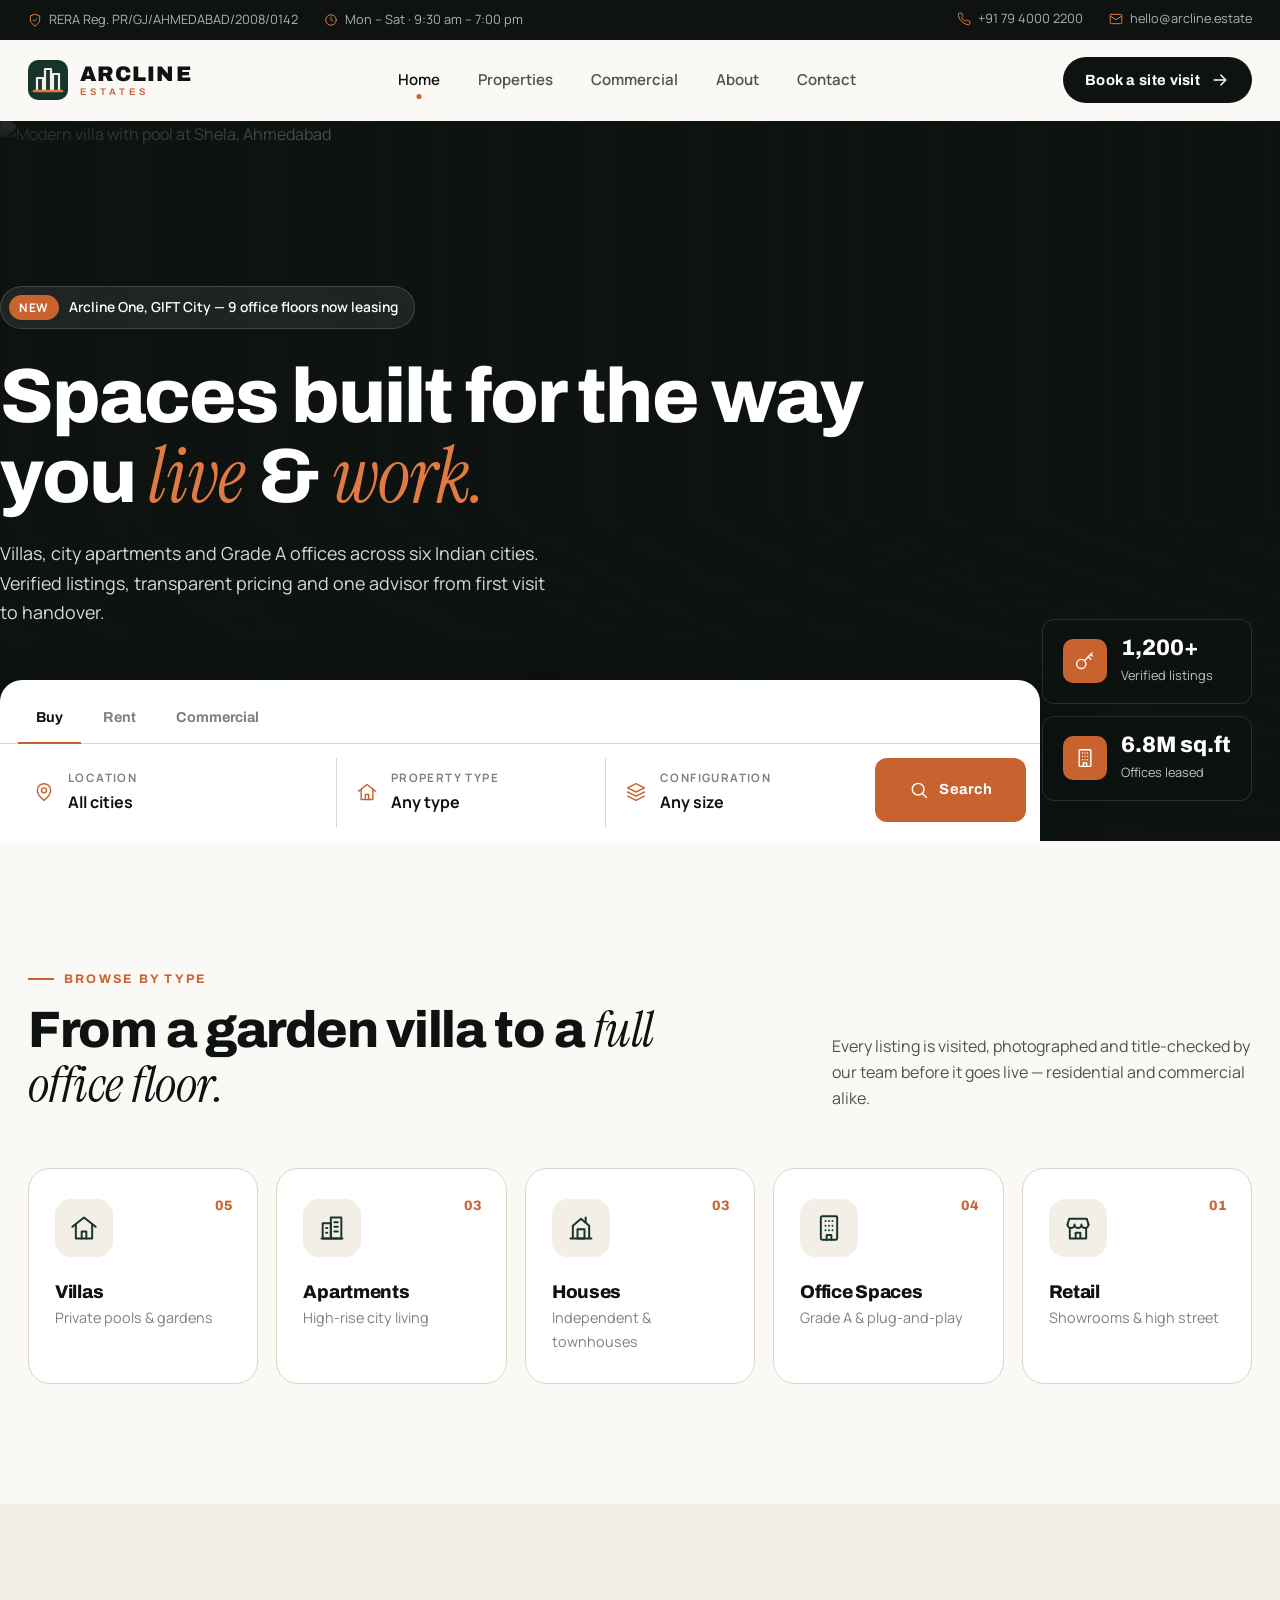
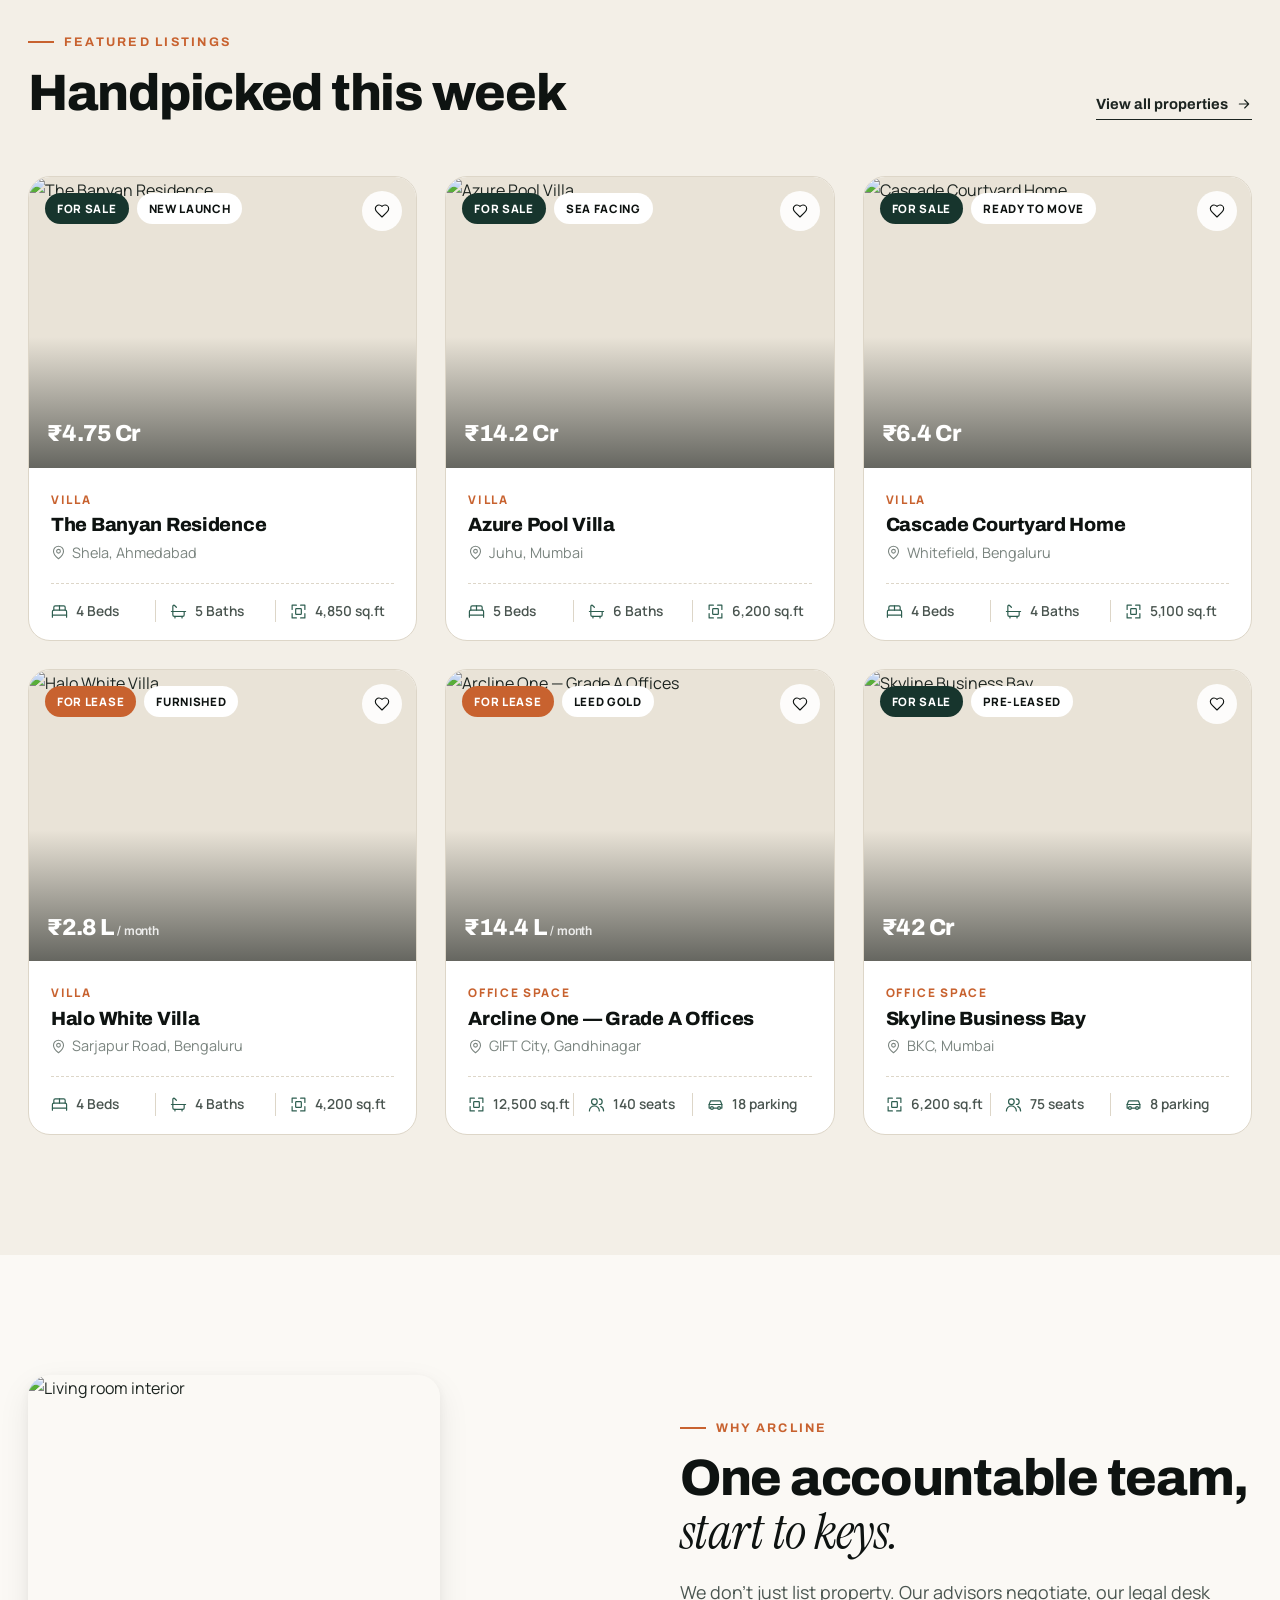
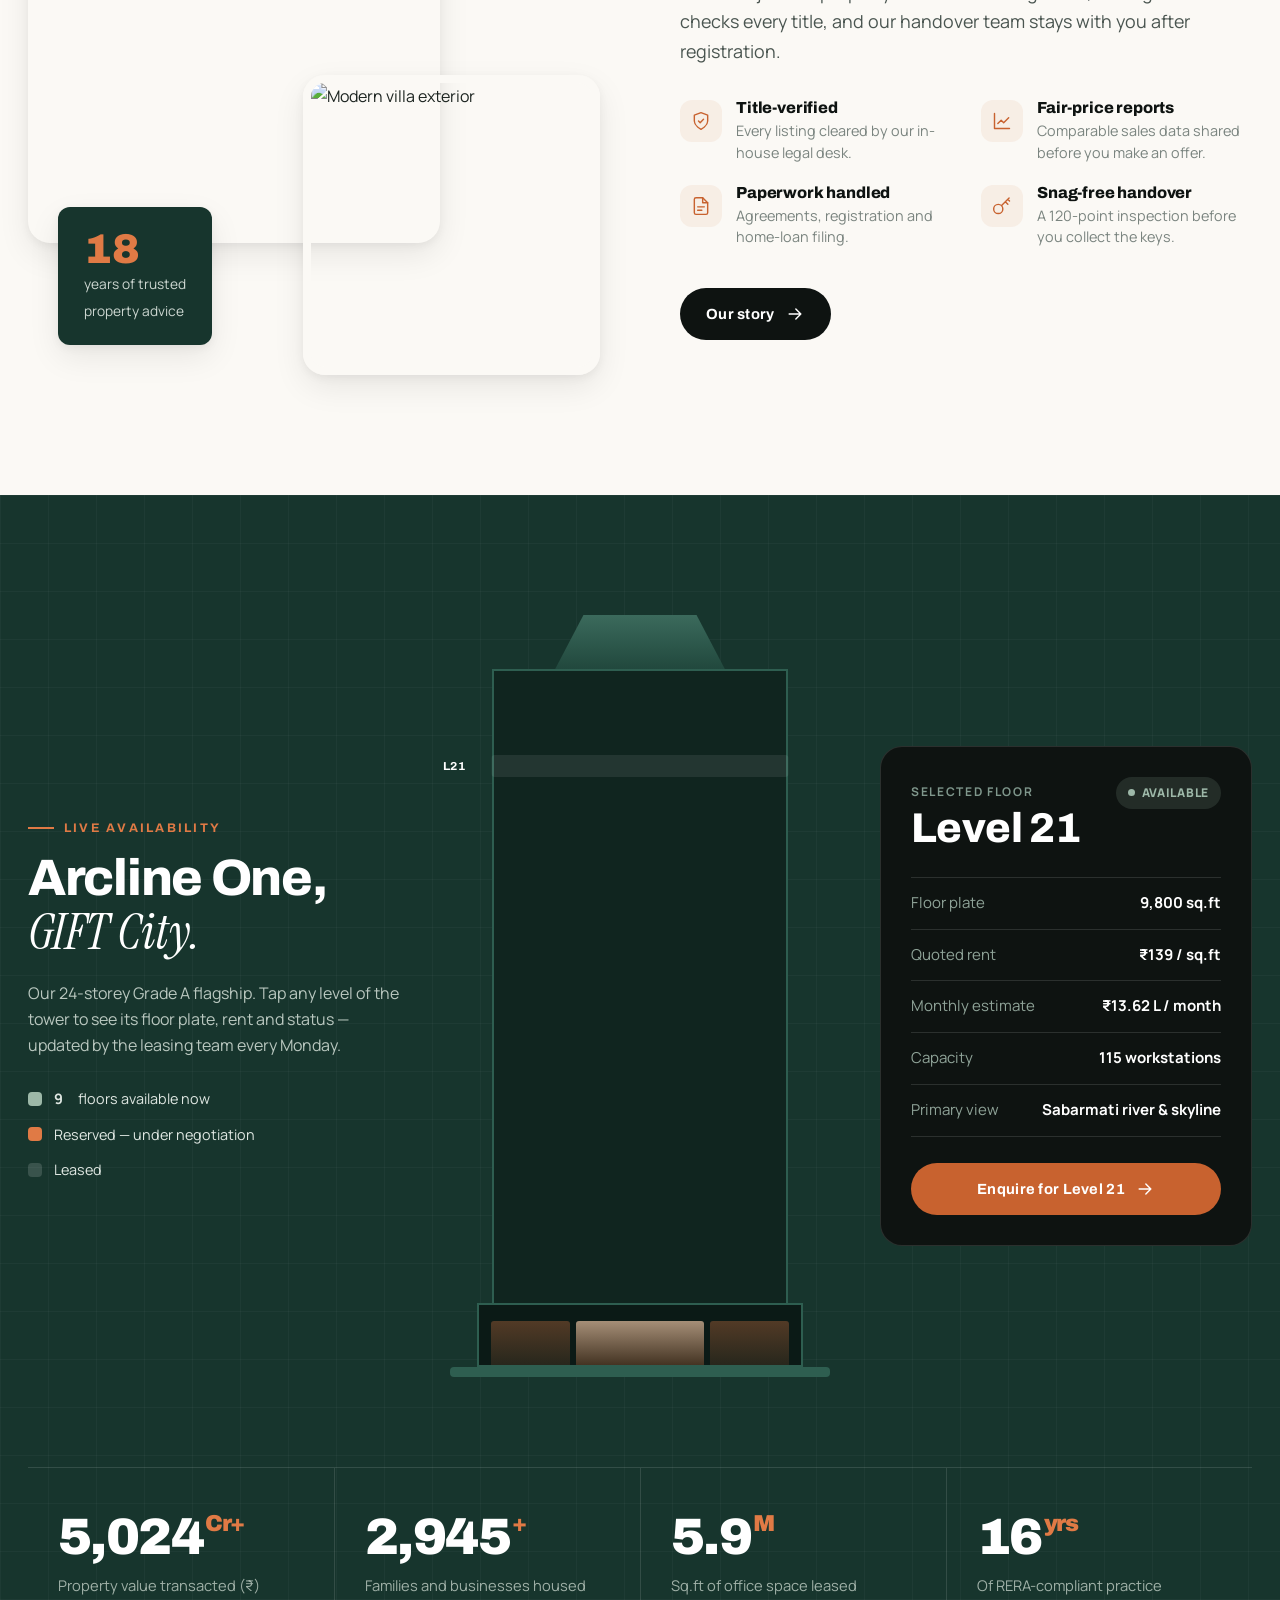
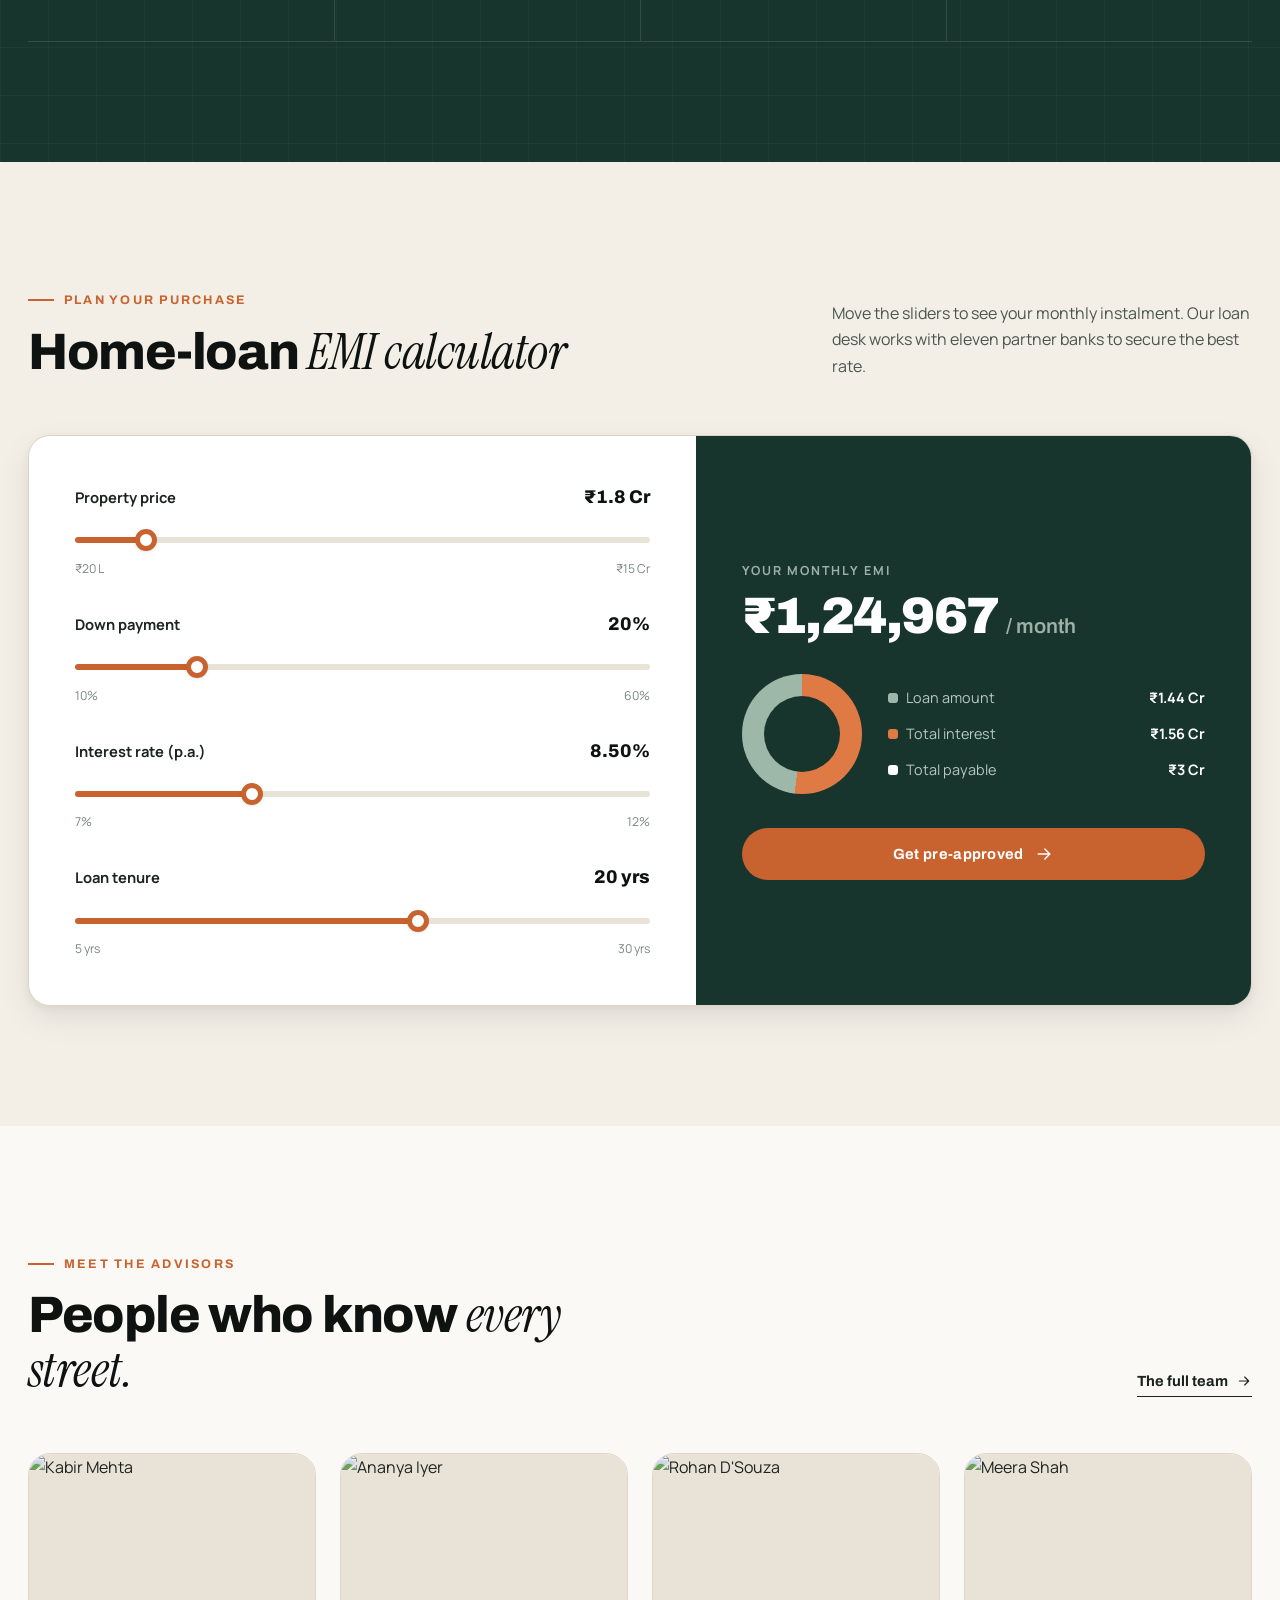
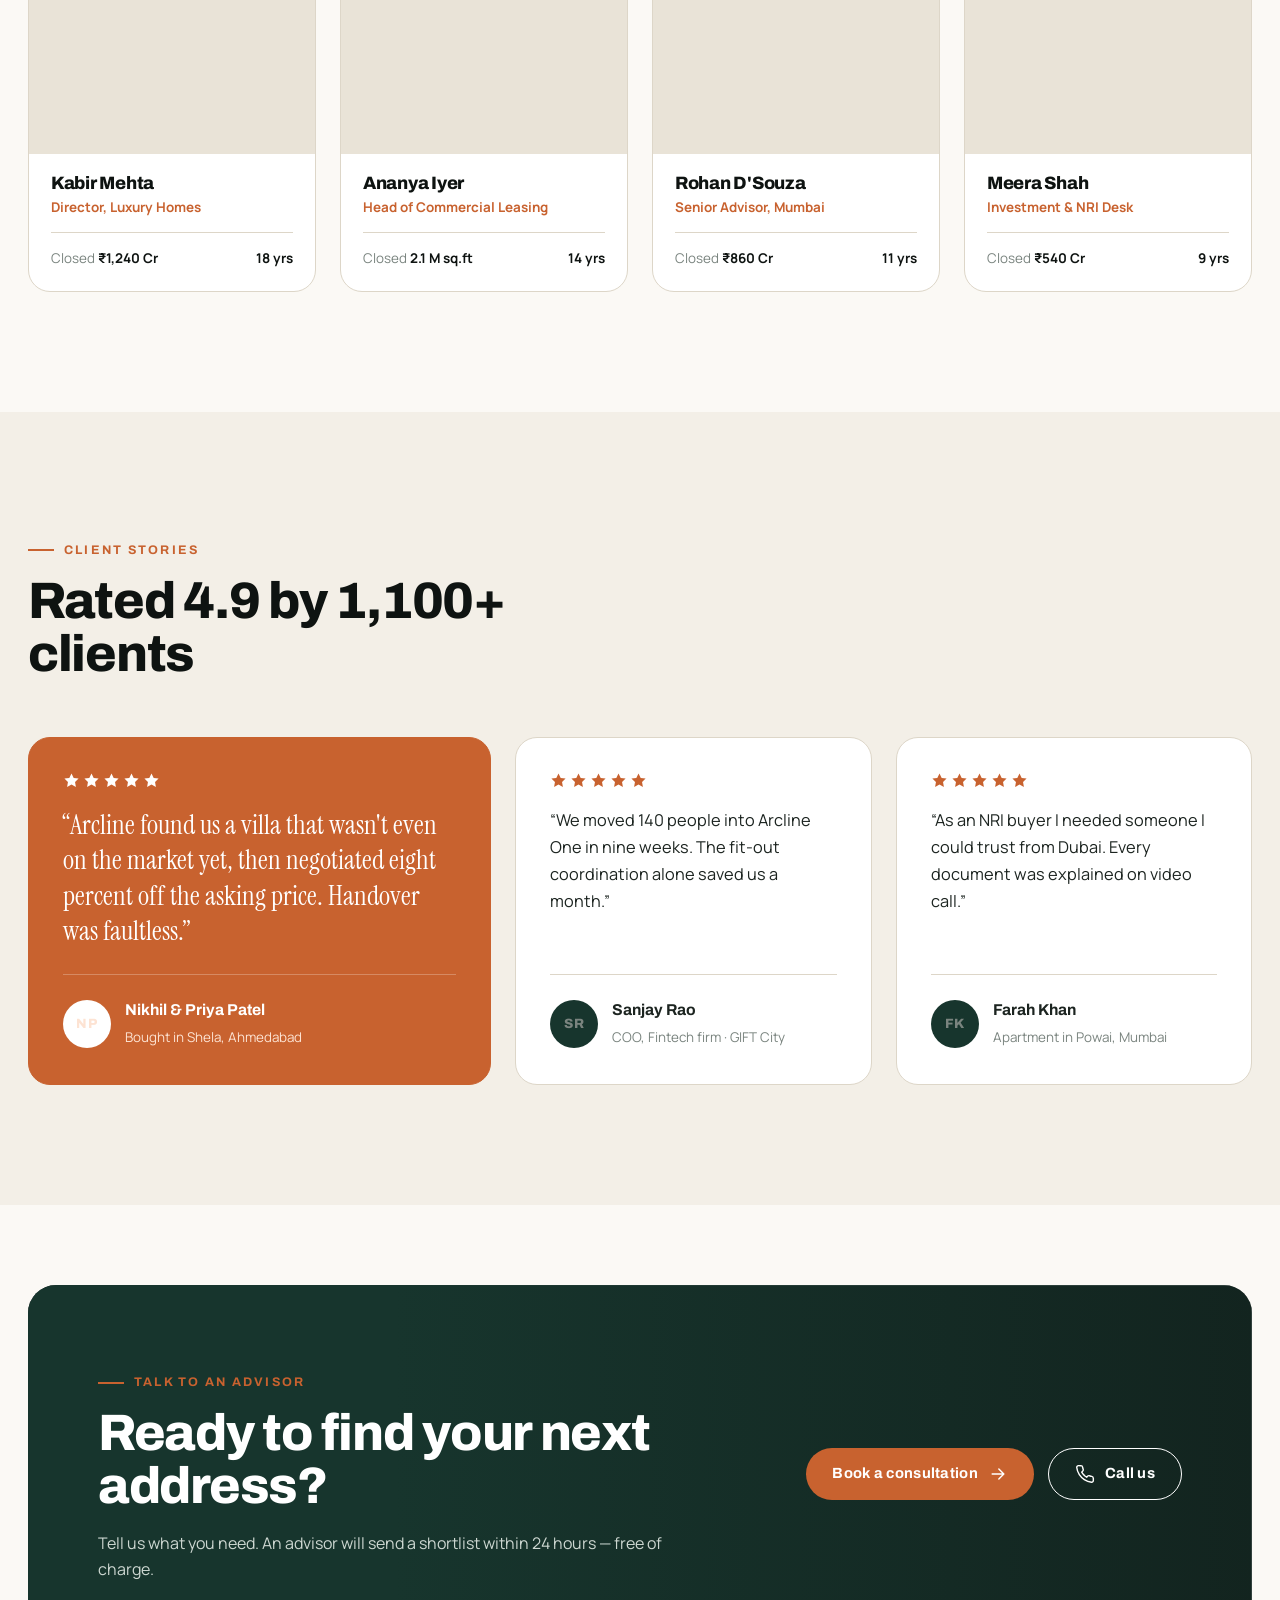
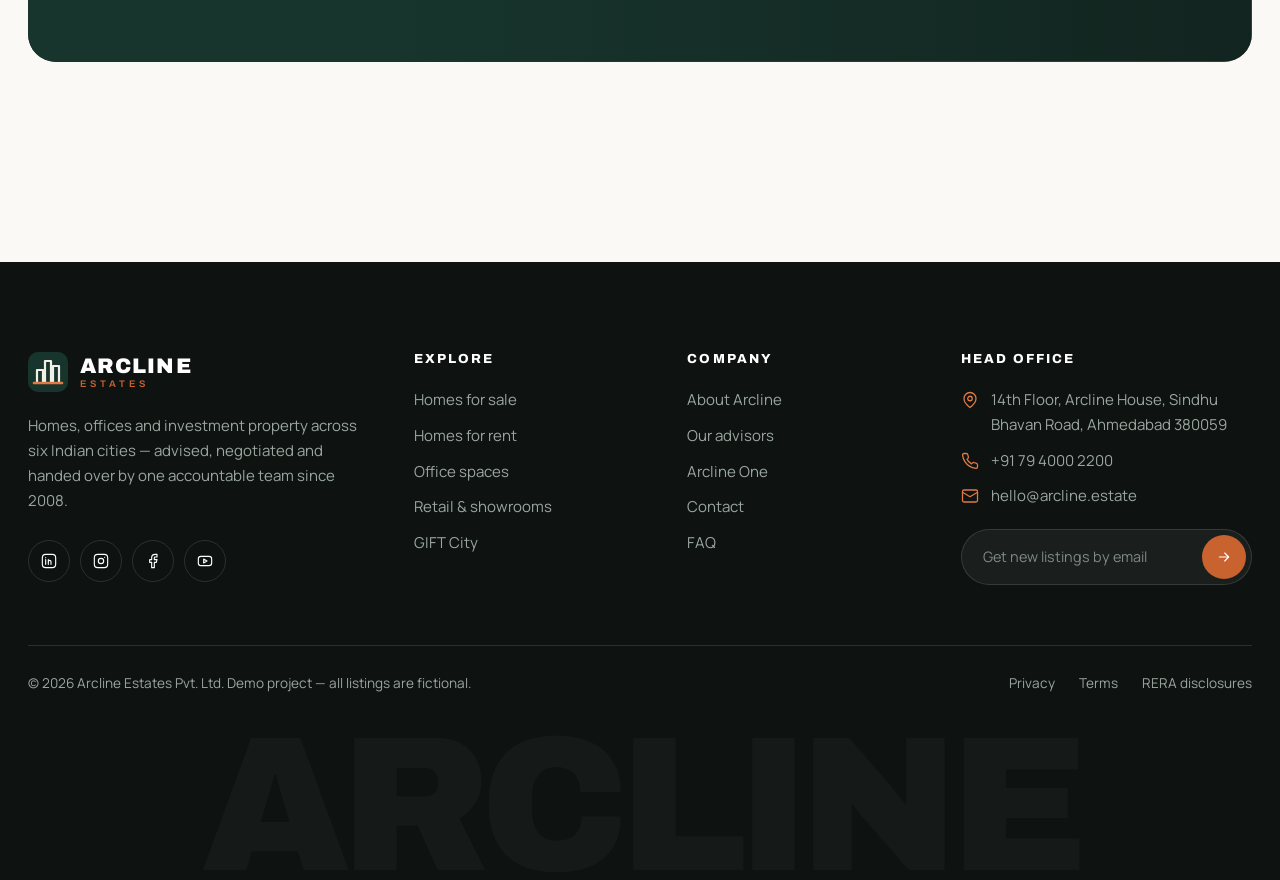
==== index.html @ f488081c "Add Arcline Estates real-estate demo site Five-page static site: home, property listings with filter" ====
<!DOCTYPE html>
<html lang="en">
<head>
<meta charset="UTF-8">
<meta name="viewport" content="width=device-width, initial-scale=1.0">
<title>Arcline Estates — Homes & Offices</title>
<meta name="description" content="Arcline Estates: premium villas, apartments and Grade A office space across Ahmedabad, Mumbai, Bengaluru, Pune and GIFT City.">
<link rel="icon" href="data:image/svg+xml,%3Csvg xmlns='http://www.w3.org/2000/svg' viewBox='0 0 40 40'%3E%3Crect width='40' height='40' rx='10' fill='%2317352d'/%3E%3Cpath d='M9 31V18h6v13M17 31V9h6v22M25 31V14h6v17' fill='none' stroke='%23f3efe7' stroke-width='2.2'/%3E%3Cpath d='M6 31h28' stroke='%23e07a45' stroke-width='2.6'/%3E%3C/svg%3E">
<link rel="preconnect" href="https://fonts.googleapis.com">
<link rel="preconnect" href="https://fonts.gstatic.com" crossorigin>
<link href="https://fonts.googleapis.com/css2?family=Archivo:wght@600;700;800;900&family=Instrument+Serif:ital@0;1&family=Manrope:wght@400;500;600;700;800&display=swap" rel="stylesheet">
<link rel="stylesheet" href="css/style.css">
</head>
<body>
<div class="strip">
  <div class="wrap">
    <div class="strip-l">
      <span><svg class="i "><use href="#i-shield"/></svg>RERA Reg. PR/GJ/AHMEDABAD/2008/0142</span>
      <span><svg class="i "><use href="#i-clock"/></svg>Mon – Sat · 9:30 am – 7:00 pm</span>
    </div>
    <div class="strip-r">
      <a href="tel:+917940002200"><span><svg class="i "><use href="#i-phone"/></svg>+91 79 4000 2200</span></a>
      <a href="mailto:hello@arcline.estate"><span><svg class="i "><use href="#i-mail"/></svg>hello@arcline.estate</span></a>
    </div>
  </div>
</div>
<header class="header">
  <div class="wrap">
    <a href="index.html" class="logo" aria-label="Arcline Estates home">
  <svg class="logo-mark" viewBox="0 0 40 40" aria-hidden="true"><rect width="40" height="40" rx="10" fill="#17352d"/><path d="M9 31V18h6v13M17 31V9h6v22M25 31V14h6v17" fill="none" stroke="#f3efe7" stroke-width="2.2" stroke-linejoin="round"/><path d="M6 31h28" stroke="#e07a45" stroke-width="2.6" stroke-linecap="round"/></svg>
  <span class="logo-text"><b>ARCLINE</b><small>ESTATES</small></span>
</a>
    <nav class="nav"><a href="index.html" class="active">Home</a><a href="properties.html">Properties</a><a href="commercial.html">Commercial</a><a href="about.html">About</a><a href="contact.html">Contact</a></nav>
    <div class="header-cta">
      <a href="contact.html" class="btn btn-dark">Book a site visit <svg class="i "><use href="#i-arrow"/></svg></a>
      <button class="burger" aria-label="Open menu"><svg class="i "><use href="#i-menu"/></svg></button>
    </div>
  </div>
</header>
<div class="mnav">
  <div class="mnav-top"><a href="index.html" class="logo" aria-label="Arcline Estates home">
  <svg class="logo-mark" viewBox="0 0 40 40" aria-hidden="true"><rect width="40" height="40" rx="10" fill="#17352d"/><path d="M9 31V18h6v13M17 31V9h6v22M25 31V14h6v17" fill="none" stroke="#f3efe7" stroke-width="2.2" stroke-linejoin="round"/><path d="M6 31h28" stroke="#e07a45" stroke-width="2.6" stroke-linecap="round"/></svg>
  <span class="logo-text"><b>ARCLINE</b><small>ESTATES</small></span>
</a><button class="mnav-close" aria-label="Close menu"><svg class="i "><use href="#i-close"/></svg></button></div>
  <nav><a href="index.html" class="active">Home<svg class="i "><use href="#i-arrow"/></svg></a><a href="properties.html">Properties<svg class="i "><use href="#i-arrow"/></svg></a><a href="commercial.html">Commercial<svg class="i "><use href="#i-arrow"/></svg></a><a href="about.html">About<svg class="i "><use href="#i-arrow"/></svg></a><a href="contact.html">Contact<svg class="i "><use href="#i-arrow"/></svg></a></nav>
  <div class="mnav-foot"><span>+91 79 4000 2200</span><span>hello@arcline.estate</span></div>
</div>
<main>
<section class="hero">
  <div class="hero-bg"><img src="https://images.unsplash.com/photo-1613490493576-7fde63acd811?auto=format&fit=crop&w=2000&q=75" alt="Modern villa with pool at Shela, Ahmedabad"></div>
  <div class="wrap hero-inner">
    <span class="hero-tag"><b>NEW</b> Arcline One, GIFT City — 9 office floors now leasing</span>
    <h1>Spaces built for the way you <em class="serif">live</em> &amp; <em class="serif">work.</em></h1>
    <p class="lead">Villas, city apartments and Grade A offices across six Indian cities. Verified listings, transparent pricing and one advisor from first visit to handover.</p>
    <form class="search" id="hero-search">
      <div class="search-tabs">
        <button type="button" class="active" data-status="sale">Buy</button>
        <button type="button" data-status="lease">Rent</button>
        <button type="button" data-status="commercial">Commercial</button>
      </div>
      <input type="hidden" id="s-status" value="sale">
      <div class="search-form">
        <div class="field"><svg class="i "><use href="#i-pin"/></svg><div><label for="s-city">Location</label>
          <select id="s-city"><option value="">All cities</option><option>Ahmedabad</option><option>Mumbai</option><option>Bengaluru</option><option>Pune</option><option>Gandhinagar</option><option>Goa</option></select></div></div>
        <div class="field"><svg class="i "><use href="#i-villa"/></svg><div><label for="s-type">Property type</label>
          <select id="s-type"><option value="">Any type</option><option value="villa">Villa</option><option value="apartment">Apartment</option><option value="house">Independent house</option><option value="office">Office space</option><option value="retail">Retail</option></select></div></div>
        <div class="field"><svg class="i "><use href="#i-layers"/></svg><div><label for="s-size">Configuration</label>
          <select id="s-size"><option>Any size</option><option>2 BHK</option><option>3 BHK</option><option>4+ BHK</option><option>Full office floor</option></select></div></div>
        <button class="btn btn-copper" type="submit"><svg class="i "><use href="#i-search"/></svg> Search</button>
      </div>
    </form>
  </div>
  <div class="hero-stats">
    <div class="hstat"><div class="hstat-ic"><svg class="i "><use href="#i-key"/></svg></div><div><b>1,200+</b><small>Verified listings</small></div></div>
    <div class="hstat"><div class="hstat-ic"><svg class="i "><use href="#i-tower"/></svg></div><div><b>6.8M sq.ft</b><small>Offices leased</small></div></div>
  </div>
</section>

<section class="sec">
  <div class="wrap">
    <div class="sec-head">
      <div class="rv"><span class="eyebrow">Browse by type</span><h2>From a garden villa to a <em class="serif">full office floor.</em></h2></div>
      <p class="rv d1">Every listing is visited, photographed and title-checked by our team before it goes live — residential and commercial alike.</p>
    </div>
    <div class="cats">
      <a href="properties.html?type=villa" class="cat rv"><span class="count" data-cat-count="villa">00</span><div class="cat-ic"><svg class="i i-lg"><use href="#i-villa"/></svg></div><h3>Villas</h3><p>Private pools &amp; gardens</p></a>
      <a href="properties.html?type=apartment" class="cat rv d1"><span class="count" data-cat-count="apartment">00</span><div class="cat-ic"><svg class="i i-lg"><use href="#i-apartment"/></svg></div><h3>Apartments</h3><p>High-rise city living</p></a>
      <a href="properties.html?type=house" class="cat rv d2"><span class="count" data-cat-count="house">00</span><div class="cat-ic"><svg class="i i-lg"><use href="#i-house"/></svg></div><h3>Houses</h3><p>Independent &amp; townhouses</p></a>
      <a href="properties.html?type=office" class="cat rv d3"><span class="count" data-cat-count="office">00</span><div class="cat-ic"><svg class="i i-lg"><use href="#i-tower"/></svg></div><h3>Office Spaces</h3><p>Grade A &amp; plug-and-play</p></a>
      <a href="properties.html?type=retail" class="cat rv d4"><span class="count" data-cat-count="retail">00</span><div class="cat-ic"><svg class="i i-lg"><use href="#i-store"/></svg></div><h3>Retail</h3><p>Showrooms &amp; high street</p></a>
    </div>
  </div>
</section>

<section class="sec bg-bone">
  <div class="wrap">
    <div class="sec-head">
      <div class="rv"><span class="eyebrow">Featured listings</span><h2>Handpicked this week</h2></div>
      <a href="properties.html" class="link-arrow rv d1">View all properties <svg class="i i-sm"><use href="#i-arrow"/></svg></a>
    </div>
    <div class="grid-props" id="featured"></div>
  </div>
</section>

<section class="sec">
  <div class="wrap split">
    <div class="collage rv">
      <img class="c1" src="https://images.unsplash.com/photo-1600607687939-ce8a6c25118c?auto=format&fit=crop&w=1100&q=75" alt="Living room interior" loading="lazy">
      <img class="c2" src="https://images.unsplash.com/photo-1580587771525-78b9dba3b914?auto=format&fit=crop&w=800&q=75" alt="Modern villa exterior" loading="lazy">
      <div class="collage-badge"><b>18</b><span>years of trusted<br>property advice</span></div>
    </div>
    <div>
      <span class="eyebrow rv">Why Arcline</span>
      <h2 class="rv d1" style="margin-top:14px">One accountable team, <em class="serif">start to keys.</em></h2>
      <p class="lead rv d2" style="margin-top:18px">We don't just list property. Our advisors negotiate, our legal desk checks every title, and our handover team stays with you after registration.</p>
      <div class="checks">
        <div class="check rv"><div class="check-ic"><svg class="i "><use href="#i-shield"/></svg></div><div><h4>Title-verified</h4><p>Every listing cleared by our in-house legal desk.</p></div></div>
        <div class="check rv d1"><div class="check-ic"><svg class="i "><use href="#i-chart"/></svg></div><div><h4>Fair-price reports</h4><p>Comparable sales data shared before you make an offer.</p></div></div>
        <div class="check rv d2"><div class="check-ic"><svg class="i "><use href="#i-doc"/></svg></div><div><h4>Paperwork handled</h4><p>Agreements, registration and home-loan filing.</p></div></div>
        <div class="check rv d3"><div class="check-ic"><svg class="i "><use href="#i-key"/></svg></div><div><h4>Snag-free handover</h4><p>A 120-point inspection before you collect the keys.</p></div></div>
      </div>
      <a href="about.html" class="btn btn-dark rv">Our story <svg class="i "><use href="#i-arrow"/></svg></a>
    </div>
  </div>
</section>

<section class="sec on-dark tower-sec" id="tower">
  <div class="wrap">
    <div class="tower-grid">
      <div class="tower-intro rv">
        <span class="eyebrow">Live availability</span>
        <h2 style="margin-top:14px">Arcline One,<br><em class="serif">GIFT City.</em></h2>
        <p>Our 24-storey Grade A flagship. Tap any level of the tower to see its floor plate, rent and status — updated by the leasing team every Monday.</p>
        <div class="legend">
          <span><i class="lg-av"></i><b id="tower-avail">0</b>&nbsp;floors available now</span>
          <span><i class="lg-re"></i>Reserved — under negotiation</span>
          <span><i class="lg-le"></i>Leased</span>
        </div>
      </div>
      <div class="tower rv d1" aria-label="Arcline One tower">
        <div class="tower-crown"></div>
        <div class="tower-body" id="tower-body"></div>
        <div class="tower-lobby"><i></i><i></i><i></i></div>
        <div class="tower-ground"></div>
      </div>
      <div class="floor-panel rv d2">
        <div class="fp-top">
          <div><small>Selected floor</small><h3 id="fp-level">Level 18</h3></div>
          <span class="status av" id="fp-status">Available</span>
        </div>
        <ul class="fp-rows">
          <li><span>Floor plate</span><b id="fp-area">—</b></li>
          <li><span>Quoted rent</span><b id="fp-rate">—</b></li>
          <li><span>Monthly estimate</span><b id="fp-month">—</b></li>
          <li><span>Capacity</span><b id="fp-seats">—</b></li>
          <li><span>Primary view</span><b id="fp-view">—</b></li>
        </ul>
        <a href="contact.html" id="fp-btn" class="btn btn-copper">Enquire <svg class="i "><use href="#i-arrow"/></svg></a>
      </div>
    </div>
    <div style="margin-top:90px">
    <div class="stats">
      <div class="stat rv"><b><span data-to="5800">0</span><sup>Cr+</sup></b><span>Property value transacted (₹)</span></div>
      <div class="stat rv d1"><b><span data-to="3400">0</span><sup>+</sup></b><span>Families and businesses housed</span></div>
      <div class="stat rv d2"><b><span data-to="6.8">0</span><sup>M</sup></b><span>Sq.ft of office space leased</span></div>
      <div class="stat rv d3"><b><span data-to="18">0</span><sup>yrs</sup></b><span>Of RERA-compliant practice</span></div>
    </div></div>
  </div>
</section>

<section class="sec bg-bone">
  <div class="wrap">
    <div class="sec-head">
      <div class="rv"><span class="eyebrow">Plan your purchase</span><h2>Home-loan <em class="serif">EMI calculator</em></h2></div>
      <p class="rv d1">Move the sliders to see your monthly instalment. Our loan desk works with eleven partner banks to secure the best rate.</p>
    </div>
    <div class="calc rv" id="calc">
      <div class="calc-in">
        <div class="range-row"><label for="c-price">Property price <output id="o-price"></output></label><input type="range" id="c-price" min="20" max="1500" step="5" value="180"><div class="range-meta"><span>₹20 L</span><span>₹15 Cr</span></div></div>
        <div class="range-row"><label for="c-down">Down payment <output id="o-down"></output></label><input type="range" id="c-down" min="10" max="60" step="1" value="20"><div class="range-meta"><span>10%</span><span>60%</span></div></div>
        <div class="range-row"><label for="c-rate">Interest rate (p.a.) <output id="o-rate"></output></label><input type="range" id="c-rate" min="7" max="12" step="0.05" value="8.5"><div class="range-meta"><span>7%</span><span>12%</span></div></div>
        <div class="range-row"><label for="c-years">Loan tenure <output id="o-years"></output></label><input type="range" id="c-years" min="5" max="30" step="1" value="20"><div class="range-meta"><span>5 yrs</span><span>30 yrs</span></div></div>
      </div>
      <div class="calc-out">
        <small>Your monthly EMI</small>
        <div class="emi" id="o-emi">—</div>
        <div class="donut-row">
          <div class="donut"></div>
          <div class="donut-legend">
            <div><span><i style="background:var(--sage)"></i>Loan amount</span><b id="o-loan">—</b></div>
            <div><span><i style="background:var(--copper-2)"></i>Total interest</span><b id="o-int">—</b></div>
            <div><span><i style="background:#fff"></i>Total payable</span><b id="o-total">—</b></div>
          </div>
        </div>
        <a href="contact.html" class="btn btn-copper">Get pre-approved <svg class="i "><use href="#i-arrow"/></svg></a>
      </div>
    </div>
  </div>
</section>

<section class="sec">
  <div class="wrap">
    <div class="sec-head">
      <div class="rv"><span class="eyebrow">Meet the advisors</span><h2>People who know <em class="serif">every street.</em></h2></div>
      <a href="about.html#team" class="link-arrow rv d1">The full team <svg class="i i-sm"><use href="#i-arrow"/></svg></a>
    </div>
    <div class="agents">
      <article class="agent rv d1">
        <div class="agent-img"><img src="https://images.unsplash.com/photo-1500648767791-00dcc994a43e?auto=format&fit=crop&w=600&q=75" alt="Kabir Mehta" loading="lazy">
          <div class="agent-social"><a href="tel:+917940002200" aria-label="Call"><svg class="i i-sm"><use href="#i-phone"/></svg></a><a href="mailto:hello@arcline.estate" aria-label="Email"><svg class="i i-sm"><use href="#i-mail"/></svg></a><a href="#" aria-label="LinkedIn"><svg class="i i-sm"><use href="#i-in"/></svg></a></div>
        </div>
        <div class="agent-body"><h3>Kabir Mehta</h3><p>Director, Luxury Homes</p><small><span>Closed <b>₹1,240 Cr</b></span><span><b>18 yrs</b></span></small></div>
      </article>
      <article class="agent rv d2">
        <div class="agent-img"><img src="https://images.unsplash.com/photo-1494790108377-be9c29b29330?auto=format&fit=crop&w=600&q=75" alt="Ananya Iyer" loading="lazy">
          <div class="agent-social"><a href="tel:+917940002200" aria-label="Call"><svg class="i i-sm"><use href="#i-phone"/></svg></a><a href="mailto:hello@arcline.estate" aria-label="Email"><svg class="i i-sm"><use href="#i-mail"/></svg></a><a href="#" aria-label="LinkedIn"><svg class="i i-sm"><use href="#i-in"/></svg></a></div>
        </div>
        <div class="agent-body"><h3>Ananya Iyer</h3><p>Head of Commercial Leasing</p><small><span>Closed <b>2.1 M sq.ft</b></span><span><b>14 yrs</b></span></small></div>
      </article>
      <article class="agent rv d3">
        <div class="agent-img"><img src="https://images.unsplash.com/photo-1507003211169-0a1dd7228f2d?auto=format&fit=crop&w=600&q=75" alt="Rohan D'Souza" loading="lazy">
          <div class="agent-social"><a href="tel:+917940002200" aria-label="Call"><svg class="i i-sm"><use href="#i-phone"/></svg></a><a href="mailto:hello@arcline.estate" aria-label="Email"><svg class="i i-sm"><use href="#i-mail"/></svg></a><a href="#" aria-label="LinkedIn"><svg class="i i-sm"><use href="#i-in"/></svg></a></div>
        </div>
        <div class="agent-body"><h3>Rohan D'Souza</h3><p>Senior Advisor, Mumbai</p><small><span>Closed <b>₹860 Cr</b></span><span><b>11 yrs</b></span></small></div>
      </article>
      <article class="agent rv d4">
        <div class="agent-img"><img src="https://images.unsplash.com/photo-1438761681033-6461ffad8d80?auto=format&fit=crop&w=600&q=75" alt="Meera Shah" loading="lazy">
          <div class="agent-social"><a href="tel:+917940002200" aria-label="Call"><svg class="i i-sm"><use href="#i-phone"/></svg></a><a href="mailto:hello@arcline.estate" aria-label="Email"><svg class="i i-sm"><use href="#i-mail"/></svg></a><a href="#" aria-label="LinkedIn"><svg class="i i-sm"><use href="#i-in"/></svg></a></div>
        </div>
        <div class="agent-body"><h3>Meera Shah</h3><p>Investment & NRI Desk</p><small><span>Closed <b>₹540 Cr</b></span><span><b>9 yrs</b></span></small></div>
      </article>
    </div>
  </div>
</section>

<section class="sec bg-bone">
  <div class="wrap">
    <div class="sec-head">
      <div class="rv"><span class="eyebrow">Client stories</span><h2>Rated 4.9 by 1,100+ clients</h2></div>
    </div>
    <div class="quotes">
      <div class="quote big rv">
        <div class="stars"><svg class="i "><use href="#i-star"/></svg><svg class="i "><use href="#i-star"/></svg><svg class="i "><use href="#i-star"/></svg><svg class="i "><use href="#i-star"/></svg><svg class="i "><use href="#i-star"/></svg></div>
        <blockquote>“Arcline found us a villa that wasn't even on the market yet, then negotiated eight percent off the asking price. Handover was faultless.”</blockquote>
        <div class="quote-by"><span class="ava">NP</span><div><b>Nikhil &amp; Priya Patel</b><span>Bought in Shela, Ahmedabad</span></div></div>
      </div>
      <div class="quote rv d1">
        <div class="stars"><svg class="i "><use href="#i-star"/></svg><svg class="i "><use href="#i-star"/></svg><svg class="i "><use href="#i-star"/></svg><svg class="i "><use href="#i-star"/></svg><svg class="i "><use href="#i-star"/></svg></div>
        <blockquote>“We moved 140 people into Arcline One in nine weeks. The fit-out coordination alone saved us a month.”</blockquote>
        <div class="quote-by"><span class="ava">SR</span><div><b>Sanjay Rao</b><span>COO, Fintech firm · GIFT City</span></div></div>
      </div>
      <div class="quote rv d2">
        <div class="stars"><svg class="i "><use href="#i-star"/></svg><svg class="i "><use href="#i-star"/></svg><svg class="i "><use href="#i-star"/></svg><svg class="i "><use href="#i-star"/></svg><svg class="i "><use href="#i-star"/></svg></div>
        <blockquote>“As an NRI buyer I needed someone I could trust from Dubai. Every document was explained on video call.”</blockquote>
        <div class="quote-by"><span class="ava">FK</span><div><b>Farah Khan</b><span>Apartment in Powai, Mumbai</span></div></div>
      </div>
    </div>
  </div>
</section>

<section class="sec-sm">
  <div class="wrap">
    <div class="cta rv">
      <div class="cta-bg"><img src="https://images.unsplash.com/photo-1480714378408-67cf0d13bc1b?auto=format&fit=crop&w=1600&q=75" alt="" loading="lazy"></div>
      <div>
        <span class="eyebrow">Talk to an advisor</span>
        <h2 style="margin-top:14px">Ready to find your next address?</h2>
        <p>Tell us what you need. An advisor will send a shortlist within 24 hours — free of charge.</p>
      </div>
      <div class="cta-actions">
        <a href="contact.html" class="btn btn-copper">Book a consultation <svg class="i "><use href="#i-arrow"/></svg></a>
        <a href="tel:+917940002200" class="btn btn-ghost"><svg class="i "><use href="#i-phone"/></svg> Call us</a>
      </div>
    </div>
  </div>
</section>
</main>
<footer class="footer">
  <div class="wrap">
    <div class="foot-grid">
      <div class="foot-about">
        <a href="index.html" class="logo" aria-label="Arcline Estates home">
  <svg class="logo-mark" viewBox="0 0 40 40" aria-hidden="true"><rect width="40" height="40" rx="10" fill="#17352d"/><path d="M9 31V18h6v13M17 31V9h6v22M25 31V14h6v17" fill="none" stroke="#f3efe7" stroke-width="2.2" stroke-linejoin="round"/><path d="M6 31h28" stroke="#e07a45" stroke-width="2.6" stroke-linecap="round"/></svg>
  <span class="logo-text"><b>ARCLINE</b><small>ESTATES</small></span>
</a>
        <p>Homes, offices and investment property across six Indian cities — advised, negotiated and handed over by one accountable team since 2008.</p>
        <div class="foot-social">
          <a href="#" aria-label="LinkedIn"><svg class="i i-sm"><use href="#i-in"/></svg></a>
          <a href="#" aria-label="Instagram"><svg class="i i-sm"><use href="#i-ig"/></svg></a>
          <a href="#" aria-label="Facebook"><svg class="i i-sm"><use href="#i-fb"/></svg></a>
          <a href="#" aria-label="YouTube"><svg class="i i-sm"><use href="#i-yt"/></svg></a>
        </div>
      </div>
      <div>
        <h4>Explore</h4>
        <ul>
          <li><a href="properties.html?status=sale">Homes for sale</a></li>
          <li><a href="properties.html?status=lease">Homes for rent</a></li>
          <li><a href="commercial.html">Office spaces</a></li>
          <li><a href="properties.html?type=retail">Retail &amp; showrooms</a></li>
          <li><a href="properties.html?city=Gandhinagar">GIFT City</a></li>
        </ul>
      </div>
      <div>
        <h4>Company</h4>
        <ul>
          <li><a href="about.html">About Arcline</a></li>
          <li><a href="about.html#team">Our advisors</a></li>
          <li><a href="commercial.html#tower">Arcline One</a></li>
          <li><a href="contact.html">Contact</a></li>
          <li><a href="contact.html#faq">FAQ</a></li>
        </ul>
      </div>
      <div>
        <h4>Head Office</h4>
        <ul class="foot-contact">
          <li><svg class="i "><use href="#i-pin"/></svg><span>14th Floor, Arcline House, Sindhu Bhavan Road, Ahmedabad 380059</span></li>
          <li><svg class="i "><use href="#i-phone"/></svg><a href="tel:+917940002200">+91 79 4000 2200</a></li>
          <li><svg class="i "><use href="#i-mail"/></svg><a href="mailto:hello@arcline.estate">hello@arcline.estate</a></li>
        </ul>
        <form class="news"><input type="email" placeholder="Get new listings by email" aria-label="Email address"><button aria-label="Subscribe"><svg class="i i-sm"><use href="#i-arrow"/></svg></button></form>
      </div>
    </div>
    <div class="foot-bottom">
      <span>© <span id="year">2026</span> Arcline Estates Pvt. Ltd. Demo project — all listings are fictional.</span>
      <div><a href="#">Privacy</a><a href="#">Terms</a><a href="#">RERA disclosures</a></div>
    </div>
  </div>
  <div class="foot-word">ARCLINE</div>
</footer>
<script src="js/script.js"></script>
</body>
</html>
---- css/style.css ----
/* ============================================================
   ARCLINE ESTATES — Design System
   Forest / bone / copper. Archivo for display, Manrope for text.
   ============================================================ */

:root {
  --ink: #0e1311;
  --ink-2: #1a211e;
  --forest: #17352d;
  --forest-2: #21483d;
  --forest-3: #2e5e50;
  --sage: #9db8a8;
  --bone: #f3efe7;
  --bone-2: #e9e3d7;
  --paper: #fbf9f5;
  --white: #ffffff;
  --copper: #c8622f;
  --copper-2: #e07a45;
  --copper-soft: #c8622f14;
  --text: #1c2420;
  --text-2: #4a5550;
  --muted: #7a847f;
  --line: #ddd6c8;
  --line-dark: #ffffff1f;

  --f-display: 'Archivo', 'Arial Narrow', sans-serif;
  --f-body: 'Manrope', system-ui, -apple-system, sans-serif;
  --f-accent: 'Instrument Serif', Georgia, serif;

  --wrap: 1280px;
  --r-sm: 6px;
  --r: 12px;
  --r-lg: 22px;
  --sh-1: 0 1px 2px #0e13110d, 0 2px 6px #0e13110a;
  --sh-2: 0 12px 32px #0e131114, 0 3px 10px #0e13110d;
  --sh-3: 0 30px 70px #0e131126, 0 10px 24px #0e131114;
  --ease: cubic-bezier(.2, .8, .2, 1);
}

*, *::before, *::after { box-sizing: border-box; margin: 0; padding: 0; }
html { scroll-behavior: smooth; }
body {
  font-family: var(--f-body);
  font-size: 16px;
  line-height: 1.65;
  color: var(--text);
  background: var(--paper);
  -webkit-font-smoothing: antialiased;
  overflow-x: hidden;
}
img { display: block; max-width: 100%; }
a { color: inherit; text-decoration: none; }
button, input, select, textarea { font: inherit; color: inherit; }
button { cursor: pointer; border: 0; background: none; }
ul { list-style: none; }

.wrap { width: 100%; max-width: var(--wrap); margin: 0 auto; padding: 0 28px; }
.i { width: 20px; height: 20px; flex: none; stroke: currentColor; fill: none; stroke-width: 1.7; stroke-linecap: round; stroke-linejoin: round; }
.i-sm { width: 16px; height: 16px; }
.i-lg { width: 28px; height: 28px; }

/* ---------- Type ---------- */
h1, h2, h3, h4 { font-family: var(--f-display); font-weight: 800; line-height: 1.04; letter-spacing: -0.025em; color: var(--ink); }
h1 { font-size: clamp(2.6rem, 6vw, 5.2rem); }
h2 { font-size: clamp(2rem, 4vw, 3.3rem); }
h3 { font-size: 1.35rem; letter-spacing: -0.015em; }
em.serif, .serif { font-family: var(--f-accent); font-style: italic; font-weight: 400; letter-spacing: -0.01em; }
.lead { font-size: 1.12rem; color: var(--text-2); max-width: 560px; }

.eyebrow {
  display: inline-flex; align-items: center; gap: 10px;
  font-family: var(--f-display); font-size: .78rem; font-weight: 700;
  letter-spacing: .18em; text-transform: uppercase; color: var(--copper);
}
.eyebrow::before { content: ''; width: 26px; height: 2px; background: currentColor; }
.on-dark .eyebrow { color: var(--copper-2); }

.sec { padding: 120px 0; }
.sec-sm { padding: 80px 0; }
.sec-head { display: flex; justify-content: space-between; align-items: flex-end; gap: 40px; margin-bottom: 56px; flex-wrap: wrap; }
.sec-head h2 { margin-top: 14px; max-width: 640px; }
.sec-head p { max-width: 420px; color: var(--text-2); }
.center { text-align: center; }
.center .sec-head, .sec-head.center { flex-direction: column; align-items: center; text-align: center; }

.on-dark { background: var(--forest); color: #dfe7e2; }
.on-dark h1, .on-dark h2, .on-dark h3, .on-dark h4 { color: var(--white); }
.on-dark .lead, .on-dark .sec-head p { color: #b9c7bf; }
.bg-bone { background: var(--bone); }

/* ---------- Buttons ---------- */
.btn {
  display: inline-flex; align-items: center; justify-content: center; gap: 10px;
  height: 52px; padding: 0 26px; border-radius: 100px;
  font-family: var(--f-display); font-weight: 700; font-size: .92rem; letter-spacing: .02em;
  transition: background .3s var(--ease), color .3s var(--ease), transform .3s var(--ease), box-shadow .3s var(--ease);
  white-space: nowrap;
}
.btn .i { transition: transform .3s var(--ease); }
.btn:hover .i { transform: translateX(4px); }
.btn-copper { background: var(--copper); color: var(--white); }
.btn-copper:hover { background: var(--copper-2); box-shadow: 0 10px 24px #c8622f40; }
.btn-dark { background: var(--ink); color: var(--white); }
.btn-dark:hover { background: var(--forest-2); }
.btn-ghost { border: 1.5px solid currentColor; }
.btn-ghost:hover { background: var(--ink); color: var(--white); border-color: var(--ink); }
.on-dark .btn-ghost:hover, .hero .btn-ghost:hover { background: var(--white); color: var(--ink); border-color: var(--white); }
.link-arrow { display: inline-flex; align-items: center; gap: 8px; font-family: var(--f-display); font-weight: 700; font-size: .92rem; border-bottom: 1.5px solid currentColor; padding-bottom: 3px; }
.link-arrow:hover .i { transform: translateX(4px); }
.link-arrow .i { transition: transform .3s var(--ease); }

/* ---------- Top strip + header ---------- */
.strip { background: var(--ink); color: #aab5af; font-size: .8rem; }
.strip .wrap { display: flex; justify-content: space-between; align-items: center; height: 40px; gap: 20px; }
.strip-l, .strip-r { display: flex; gap: 26px; align-items: center; }
.strip span { display: inline-flex; align-items: center; gap: 7px; }
.strip a:hover { color: var(--white); }
.strip .i { width: 14px; height: 14px; color: var(--copper-2); }

.header { position: sticky; top: 0; z-index: 50; background: #fbf9f5f2; backdrop-filter: blur(14px); border-bottom: 1px solid transparent; transition: border-color .3s, box-shadow .3s; }
.header.scrolled { border-color: var(--line); box-shadow: var(--sh-1); }
.header .wrap { display: flex; align-items: center; justify-content: space-between; height: 80px; gap: 30px; }

.logo { display: flex; align-items: center; gap: 12px; }
.logo-mark { width: 40px; height: 40px; }
.logo-text { display: flex; flex-direction: column; line-height: 1; }
.logo-text b { font-family: var(--f-display); font-weight: 900; font-size: 1.32rem; letter-spacing: .06em; color: var(--ink); }
.logo-text small { font-family: var(--f-display); font-size: .6rem; font-weight: 600; letter-spacing: .42em; color: var(--copper); margin-top: 4px; }
.footer .logo-text b { color: var(--white); }

.nav { display: flex; align-items: center; gap: 6px; }
.nav a { position: relative; padding: 10px 16px; font-weight: 600; font-size: .94rem; color: var(--text-2); border-radius: 100px; transition: color .25s, background .25s; }
.nav a:hover { color: var(--ink); background: var(--bone); }
.nav a.active { color: var(--ink); }
.nav a.active::after { content: ''; position: absolute; left: 50%; bottom: 3px; width: 5px; height: 5px; border-radius: 50%; background: var(--copper); transform: translateX(-50%); }
.header-cta { display: flex; align-items: center; gap: 14px; }
.header-cta .btn { height: 46px; padding: 0 22px; }
.burger { display: none; width: 46px; height: 46px; border-radius: 50%; background: var(--ink); color: var(--white); align-items: center; justify-content: center; }

.mnav { position: fixed; inset: 0; z-index: 90; background: var(--forest); color: var(--white); padding: 28px; display: flex; flex-direction: column; transform: translateY(-100%); transition: transform .5s var(--ease); }
.mnav.open { transform: none; }
.mnav-top { display: flex; justify-content: space-between; align-items: center; }
.mnav-top .logo-text b { color: var(--white); }
.mnav-close { width: 46px; height: 46px; border-radius: 50%; border: 1px solid var(--line-dark); color: var(--white); display: flex; align-items: center; justify-content: center; }
.mnav nav { margin-top: 50px; display: flex; flex-direction: column; }
.mnav nav a { font-family: var(--f-display); font-size: 2rem; font-weight: 800; padding: 12px 0; border-bottom: 1px solid var(--line-dark); display: flex; justify-content: space-between; align-items: center; }
.mnav nav a.active { color: var(--copper-2); }
.mnav-foot { margin-top: auto; color: #b9c7bf; font-size: .92rem; display: grid; gap: 6px; }

/* ---------- Home hero ---------- */
.hero { position: relative; min-height: calc(100vh - 120px); min-height: 720px; display: flex; flex-direction: column; justify-content: flex-end; color: var(--white); overflow: hidden; background: var(--ink); }
.hero-bg { position: absolute; inset: 0; }
.hero-bg img { width: 100%; height: 100%; object-fit: cover; transform: scale(1.06); animation: heroZoom 14s var(--ease) forwards; }
@keyframes heroZoom { to { transform: scale(1); } }
.hero-bg::after { content: ''; position: absolute; inset: 0; background: linear-gradient(90deg, #0e1311e6 0%, #0e1311a6 45%, #0e131133 100%), linear-gradient(0deg, #0e1311cc 0%, transparent 45%); }
.hero-inner { position: relative; z-index: 1; padding: 120px 0 0; }
.hero-tag { display: inline-flex; align-items: center; gap: 10px; padding: 8px 16px 8px 8px; border-radius: 100px; background: #ffffff14; border: 1px solid #ffffff26; backdrop-filter: blur(8px); font-size: .86rem; font-weight: 600; }
.hero-tag b { background: var(--copper); color: var(--white); padding: 3px 10px; border-radius: 100px; font-size: .74rem; letter-spacing: .06em; }
.hero h1 { color: var(--white); margin: 28px 0 22px; max-width: 900px; }
.hero h1 .serif { color: var(--copper-2); }
.hero .lead { color: #d4ddd8; }

.search {
  position: relative; z-index: 2; margin: 52px 0 0; background: var(--white); color: var(--text);
  border-radius: var(--r-lg) var(--r-lg) 0 0; box-shadow: var(--sh-3); max-width: 1040px;
}
.search-tabs { display: flex; gap: 4px; padding: 14px 18px 0; border-bottom: 1px solid var(--line); }
.search-tabs button { padding: 12px 18px; font-family: var(--f-display); font-weight: 700; font-size: .9rem; color: var(--muted); border-bottom: 2.5px solid transparent; margin-bottom: -1px; transition: color .25s, border-color .25s; }
.search-tabs button.active { color: var(--ink); border-color: var(--copper); }
.search-form { display: grid; grid-template-columns: 1.2fr 1fr 1fr auto; gap: 0; padding: 14px; align-items: stretch; }
.field { display: flex; gap: 14px; align-items: center; padding: 10px 20px; border-right: 1px solid var(--line); }
.field:nth-child(3) { border-right: 0; }
.field .i { color: var(--copper); }
.field label { display: block; font-size: .72rem; font-weight: 700; letter-spacing: .12em; text-transform: uppercase; color: var(--muted); }
.field select { width: 100%; border: 0; outline: 0; background: transparent; font-weight: 700; font-size: 1rem; color: var(--ink); padding: 2px 0; cursor: pointer; appearance: none; }
.field > div { flex: 1; min-width: 0; }
.search-form .btn { height: 64px; border-radius: var(--r); padding: 0 34px; }

.hero-stats { position: absolute; right: 28px; bottom: 40px; z-index: 2; display: flex; flex-direction: column; gap: 12px; }
.hstat { background: #0e1311b3; backdrop-filter: blur(12px); border: 1px solid #ffffff1f; border-radius: var(--r); padding: 16px 20px; min-width: 200px; display: flex; align-items: center; gap: 14px; }
.hstat-ic { width: 44px; height: 44px; border-radius: 10px; background: var(--copper); display: flex; align-items: center; justify-content: center; }
.hstat b { display: block; font-family: var(--f-display); font-size: 1.4rem; font-weight: 800; line-height: 1.1; }
.hstat small { color: #b9c7bf; font-size: .8rem; }

/* ---------- Page hero (inner pages) ---------- */
.phero { position: relative; color: var(--white); padding: 130px 0 90px; overflow: hidden; background: var(--ink); }
.phero-bg { position: absolute; inset: 0; }
.phero-bg img { width: 100%; height: 100%; object-fit: cover; }
.phero-bg::after { content: ''; position: absolute; inset: 0; background: linear-gradient(100deg, #0e1311f0 10%, #0e131199 60%, #0e131155); }
.phero .wrap { position: relative; }
.phero h1 { color: var(--white); margin: 18px 0 18px; max-width: 820px; font-size: clamp(2.4rem, 5vw, 4.4rem); }
.phero h1 .serif { color: var(--copper-2); }
.phero .lead { color: #cdd7d1; }
.crumbs { display: flex; gap: 10px; align-items: center; font-size: .85rem; color: #aab5af; margin-bottom: 26px; }
.crumbs a:hover { color: var(--white); }
.crumbs .i { width: 14px; height: 14px; }

/* ---------- Categories ---------- */
.cats { display: grid; grid-template-columns: repeat(5, 1fr); gap: 18px; }
.cat { position: relative; padding: 30px 26px; border-radius: var(--r-lg); background: var(--white); border: 1px solid var(--line); transition: transform .4s var(--ease), box-shadow .4s var(--ease), border-color .4s; overflow: hidden; }
.cat::after { content: ''; position: absolute; left: 0; right: 0; bottom: 0; height: 3px; background: var(--copper); transform: scaleX(0); transform-origin: left; transition: transform .45s var(--ease); }
.cat:hover { transform: translateY(-6px); box-shadow: var(--sh-2); border-color: transparent; }
.cat:hover::after { transform: scaleX(1); }
.cat-ic { width: 58px; height: 58px; border-radius: 16px; background: var(--bone); color: var(--forest); display: flex; align-items: center; justify-content: center; margin-bottom: 26px; transition: background .3s, color .3s; }
.cat:hover .cat-ic { background: var(--forest); color: var(--white); }
.cat h3 { font-size: 1.15rem; }
.cat p { color: var(--muted); font-size: .9rem; margin-top: 4px; }
.cat .count { position: absolute; top: 26px; right: 24px; font-family: var(--f-display); font-weight: 800; font-size: .85rem; color: var(--copper); }

/* ---------- Property cards ---------- */
.grid-props { display: grid; grid-template-columns: repeat(3, 1fr); gap: 28px; }
.pcard { background: var(--white); border-radius: var(--r-lg); overflow: hidden; border: 1px solid var(--line); transition: transform .45s var(--ease), box-shadow .45s var(--ease); display: flex; flex-direction: column; cursor: pointer; }
.pcard:hover { transform: translateY(-6px); box-shadow: var(--sh-3); }
.pcard-media { position: relative; aspect-ratio: 4 / 3; overflow: hidden; background: var(--bone-2); }
.pcard-media img { width: 100%; height: 100%; object-fit: cover; transition: transform .9s var(--ease); }
.pcard:hover .pcard-media img { transform: scale(1.07); }
.pcard-media::after { content: ''; position: absolute; inset: auto 0 0 0; height: 45%; background: linear-gradient(0deg, #0e131199, transparent); pointer-events: none; }
.badges { position: absolute; top: 16px; left: 16px; display: flex; gap: 8px; z-index: 1; }
.badge { padding: 6px 12px; border-radius: 100px; font-size: .72rem; font-weight: 800; letter-spacing: .06em; text-transform: uppercase; background: var(--white); color: var(--ink); }
.badge.sale { background: var(--forest); color: var(--white); }
.badge.lease { background: var(--copper); color: var(--white); }
.fav { position: absolute; top: 14px; right: 14px; z-index: 1; width: 40px; height: 40px; border-radius: 50%; background: #ffffffe6; display: flex; align-items: center; justify-content: center; color: var(--ink); transition: transform .3s var(--ease), background .3s, color .3s; }
.fav:hover { transform: scale(1.1); }
.fav.on { background: var(--copper); color: var(--white); }
.fav.on .i { fill: currentColor; }
.pcard-price { position: absolute; left: 18px; bottom: 14px; z-index: 1; color: var(--white); font-family: var(--f-display); font-weight: 800; font-size: 1.45rem; letter-spacing: -0.01em; }
.pcard-price small { font-size: .78rem; font-weight: 600; opacity: .85; }
.pcard-body { padding: 22px 22px 18px; display: flex; flex-direction: column; flex: 1; }
.pcard-type { font-size: .74rem; font-weight: 800; letter-spacing: .14em; text-transform: uppercase; color: var(--copper); }
.pcard h3 { font-size: 1.2rem; margin: 6px 0 6px; }
.pcard-loc { display: flex; align-items: center; gap: 6px; color: var(--muted); font-size: .9rem; }
.pcard-loc .i { width: 15px; height: 15px; }
.specs { display: flex; gap: 0; margin-top: 18px; padding-top: 16px; border-top: 1px dashed var(--line); }
.specs li { flex: 1; display: flex; align-items: center; gap: 8px; font-size: .86rem; font-weight: 600; color: var(--text-2); }
.specs li + li { padding-left: 14px; border-left: 1px solid var(--line); }
.specs .i { width: 17px; height: 17px; color: var(--forest-3); }

.empty { grid-column: 1 / -1; text-align: center; padding: 70px 20px; border: 1.5px dashed var(--line); border-radius: var(--r-lg); color: var(--muted); }
.empty h3 { margin-bottom: 6px; }

/* ---------- Tower (interactive building) ---------- */
.tower-sec { position: relative; overflow: hidden; }
.tower-sec::before { content: ''; position: absolute; inset: 0; background-image: linear-gradient(#ffffff08 1px, transparent 1px), linear-gradient(90deg, #ffffff08 1px, transparent 1px); background-size: 48px 48px; }
.tower-grid { position: relative; display: grid; grid-template-columns: 1fr 380px 1fr; gap: 50px; align-items: center; }
.tower-intro p { margin: 20px 0 28px; color: #b9c7bf; }
.legend { display: flex; flex-direction: column; gap: 12px; font-size: .9rem; }
.legend span { display: flex; align-items: center; gap: 12px; }
.legend i { width: 14px; height: 14px; border-radius: 4px; }
.lg-av { background: var(--sage); }
.lg-re { background: var(--copper-2); }
.lg-le { background: #ffffff26; }

.tower { position: relative; display: flex; flex-direction: column; align-items: center; }
.tower-crown { width: 62%; height: 54px; background: linear-gradient(180deg, #3b6a5c, #21483d); clip-path: polygon(14% 100%, 86% 100%, 74% 0, 26% 0); position: relative; }
.tower-crown::before { content: ''; position: absolute; left: 50%; top: -46px; width: 3px; height: 46px; background: #9db8a8; transform: translateX(-50%); }
.tower-crown::after { content: ''; position: absolute; left: 50%; top: -52px; width: 9px; height: 9px; border-radius: 50%; background: var(--copper-2); transform: translateX(-50%); box-shadow: 0 0 16px var(--copper-2); animation: blink 2s infinite; }
@keyframes blink { 50% { opacity: .3; } }
.tower-body { width: 78%; background: #10251f; border: 2px solid #2e5e50; border-bottom: 0; padding: 6px; display: flex; flex-direction: column; gap: 4px; }
.floor { position: relative; height: 22px; display: grid; grid-template-columns: repeat(8, 1fr); gap: 3px; padding: 3px 4px; border-radius: 3px; cursor: pointer; transition: background .25s, transform .25s var(--ease); }
.floor i { border-radius: 1.5px; background: #ffffff1c; transition: background .25s; }
.floor.av i { background: #9db8a866; }
.floor.re i { background: #e07a4573; }
.floor:hover, .floor.sel { background: #ffffff14; transform: scaleX(1.06); }
.floor.av:hover i, .floor.av.sel i { background: var(--sage); }
.floor.re:hover i, .floor.re.sel i { background: var(--copper-2); }
.floor.le:hover i, .floor.le.sel i { background: #ffffff40; }
.floor-no { position: absolute; left: -46px; top: 50%; transform: translateY(-50%); font-family: var(--f-display); font-size: .72rem; font-weight: 700; color: #7f978c; opacity: 0; transition: opacity .2s; }
.floor:hover .floor-no, .floor.sel .floor-no { opacity: 1; color: var(--white); }
.tower-lobby { width: 86%; height: 64px; background: #0b1a16; border: 2px solid #2e5e50; display: flex; justify-content: center; align-items: flex-end; gap: 6px; padding: 0 12px; }
.tower-lobby i { flex: 1; height: 44px; background: linear-gradient(180deg, #e07a4555, #e07a4522); border-radius: 3px 3px 0 0; }
.tower-lobby i:nth-child(2) { flex: 1.6; background: linear-gradient(180deg, #f3c9a8aa, #e07a4544); }
.tower-ground { width: 100%; height: 10px; background: #2e5e50; border-radius: 4px; }

.floor-panel { background: #0e1311; border: 1px solid var(--line-dark); border-radius: var(--r-lg); padding: 30px; }
.fp-top { display: flex; justify-content: space-between; align-items: flex-start; }
.fp-top small { font-size: .75rem; letter-spacing: .14em; text-transform: uppercase; color: #7f978c; font-weight: 700; }
.fp-top h3 { font-size: 2.6rem; margin-top: 4px; }
.status { display: inline-flex; align-items: center; gap: 7px; padding: 6px 12px; border-radius: 100px; font-size: .75rem; font-weight: 800; letter-spacing: .06em; text-transform: uppercase; }
.status::before { content: ''; width: 7px; height: 7px; border-radius: 50%; background: currentColor; }
.status.av { background: #9db8a826; color: var(--sage); }
.status.re { background: #e07a4526; color: var(--copper-2); }
.status.le { background: #ffffff14; color: #aab5af; }
.fp-rows { margin: 26px 0; border-top: 1px solid var(--line-dark); }
.fp-rows li { display: flex; justify-content: space-between; padding: 13px 0; border-bottom: 1px solid var(--line-dark); font-size: .94rem; }
.fp-rows li span { color: #8fa398; }
.fp-rows li b { color: var(--white); font-weight: 700; }
.floor-panel .btn { width: 100%; }

/* ---------- Split / feature blocks ---------- */
.split { display: grid; grid-template-columns: 1fr 1fr; gap: 80px; align-items: center; }
.collage { position: relative; height: 600px; }
.collage img { position: absolute; object-fit: cover; border-radius: var(--r-lg); box-shadow: var(--sh-2); }
.collage .c1 { left: 0; top: 0; width: 72%; height: 78%; }
.collage .c2 { right: 0; bottom: 0; width: 52%; height: 50%; border: 8px solid var(--paper); }
.collage-badge { position: absolute; left: 30px; bottom: 30px; background: var(--forest); color: var(--white); padding: 22px 26px; border-radius: var(--r); box-shadow: var(--sh-2); }
.collage-badge b { display: block; font-family: var(--f-display); font-size: 2.6rem; font-weight: 900; line-height: 1; color: var(--copper-2); }
.collage-badge span { font-size: .86rem; color: #cdd7d1; }

.checks { display: grid; grid-template-columns: 1fr 1fr; gap: 22px 30px; margin: 34px 0 40px; }
.check { display: flex; gap: 14px; }
.check-ic { width: 42px; height: 42px; border-radius: 12px; flex: none; background: var(--copper-soft); color: var(--copper); display: flex; align-items: center; justify-content: center; }
.check h4 { font-size: 1rem; margin-bottom: 3px; letter-spacing: -0.01em; }
.check p { font-size: .9rem; color: var(--muted); line-height: 1.5; }

/* ---------- Stats band ---------- */
.stats { display: grid; grid-template-columns: repeat(4, 1fr); border-top: 1px solid var(--line-dark); border-bottom: 1px solid var(--line-dark); }
.stat { padding: 44px 30px; }
.stat + .stat { border-left: 1px solid var(--line-dark); }
.stat b { display: block; font-family: var(--f-display); font-weight: 900; font-size: clamp(2.4rem, 4vw, 3.6rem); line-height: 1; color: var(--white); letter-spacing: -0.03em; }
.stat b sup { font-size: .45em; color: var(--copper-2); vertical-align: top; margin-left: 2px; }
.stat > span { display: block; margin-top: 10px; color: #9fb0a7; font-size: .92rem; }

/* ---------- EMI calculator ---------- */
.calc { display: grid; grid-template-columns: 1.2fr 1fr; background: var(--white); border-radius: var(--r-lg); border: 1px solid var(--line); overflow: hidden; box-shadow: var(--sh-2); }
.calc-in { padding: 46px; display: grid; gap: 30px; }
.range-row label { display: flex; justify-content: space-between; align-items: baseline; font-weight: 700; font-size: .92rem; margin-bottom: 12px; }
.range-row label output { font-family: var(--f-display); font-weight: 800; font-size: 1.15rem; color: var(--ink); }
input[type=range] { -webkit-appearance: none; appearance: none; width: 100%; height: 6px; border-radius: 6px; background: linear-gradient(90deg, var(--copper) var(--p, 50%), var(--bone-2) var(--p, 50%)); outline: none; cursor: pointer; }
input[type=range]::-webkit-slider-thumb { -webkit-appearance: none; width: 22px; height: 22px; border-radius: 50%; background: var(--white); border: 5px solid var(--copper); box-shadow: var(--sh-1); }
input[type=range]::-moz-range-thumb { width: 14px; height: 14px; border-radius: 50%; background: var(--white); border: 5px solid var(--copper); }
.range-meta { display: flex; justify-content: space-between; font-size: .76rem; color: var(--muted); margin-top: 8px; }
.calc-out { background: var(--forest); color: var(--white); padding: 46px; display: flex; flex-direction: column; justify-content: center; }
.calc-out small { font-size: .78rem; letter-spacing: .14em; text-transform: uppercase; color: #9fb0a7; font-weight: 700; }
.emi { font-family: var(--f-display); font-weight: 900; font-size: clamp(2.4rem, 4vw, 3.4rem); line-height: 1.05; margin: 8px 0 30px; letter-spacing: -0.03em; }
.emi span { font-size: .4em; font-weight: 600; color: #9fb0a7; letter-spacing: 0; }
.donut-row { display: flex; align-items: center; gap: 26px; }
.donut { width: 120px; height: 120px; border-radius: 50%; flex: none; background: conic-gradient(var(--copper-2) 0 var(--d, 30%), var(--sage) var(--d, 30%) 100%); display: flex; align-items: center; justify-content: center; }
.donut::after { content: ''; width: 76px; height: 76px; border-radius: 50%; background: var(--forest); }
.donut-legend { display: grid; gap: 12px; font-size: .9rem; flex: 1; }
.donut-legend div { display: flex; justify-content: space-between; gap: 10px; }
.donut-legend span { display: flex; align-items: center; gap: 8px; color: #b9c7bf; }
.donut-legend i { width: 10px; height: 10px; border-radius: 3px; }
.calc-out .btn { margin-top: 34px; }

/* ---------- Agents ---------- */
.agents { display: grid; grid-template-columns: repeat(4, 1fr); gap: 24px; }
.agent { background: var(--white); border-radius: var(--r-lg); overflow: hidden; border: 1px solid var(--line); transition: box-shadow .4s, transform .4s var(--ease); }
.agent:hover { transform: translateY(-5px); box-shadow: var(--sh-2); }
.agent-img { aspect-ratio: 1 / 1.05; overflow: hidden; position: relative; background: var(--bone-2); }
.agent-img img { width: 100%; height: 100%; object-fit: cover; filter: grayscale(.25); transition: filter .5s, transform .8s var(--ease); }
.agent:hover .agent-img img { filter: none; transform: scale(1.05); }
.agent-social { position: absolute; bottom: 14px; left: 14px; right: 14px; display: flex; gap: 8px; opacity: 0; transform: translateY(10px); transition: opacity .35s, transform .35s var(--ease); }
.agent:hover .agent-social { opacity: 1; transform: none; }
.agent-social a { flex: 1; height: 40px; border-radius: 10px; background: #ffffffeb; display: flex; align-items: center; justify-content: center; color: var(--ink); }
.agent-social a:hover { background: var(--copper); color: var(--white); }
.agent-body { padding: 20px 22px 22px; }
.agent-body h3 { font-size: 1.12rem; }
.agent-body p { color: var(--copper); font-size: .84rem; font-weight: 700; margin-top: 3px; }
.agent-body small { display: flex; justify-content: space-between; margin-top: 14px; padding-top: 14px; border-top: 1px solid var(--line); color: var(--muted); font-size: .84rem; }
.agent-body small b { color: var(--ink); }

/* ---------- Testimonials ---------- */
.quotes { display: grid; grid-template-columns: 1.3fr 1fr 1fr; gap: 24px; }
.quote { padding: 34px; border-radius: var(--r-lg); background: var(--white); border: 1px solid var(--line); display: flex; flex-direction: column; }
.quote.big { background: var(--copper); color: var(--white); border-color: var(--copper); }
.quote .stars { display: flex; gap: 3px; color: var(--copper); margin-bottom: 18px; }
.quote.big .stars { color: var(--white); }
.stars .i { width: 17px; height: 17px; fill: currentColor; stroke: none; }
.quote blockquote { font-size: 1.02rem; line-height: 1.65; flex: 1; }
.quote.big blockquote { font-family: var(--f-accent); font-size: 1.7rem; line-height: 1.3; }
.quote-by { display: flex; align-items: center; gap: 14px; margin-top: 26px; padding-top: 22px; border-top: 1px solid var(--line); }
.quote.big .quote-by { border-color: #ffffff40; }
.quote-by img { width: 48px; height: 48px; border-radius: 50%; object-fit: cover; }
.quote-by b { display: block; font-family: var(--f-display); font-size: .98rem; }
.quote-by span { font-size: .84rem; color: var(--muted); }
.quote.big .quote-by span { color: #fde3d3; }

/* ---------- CTA band ---------- */
.cta { position: relative; border-radius: 28px; overflow: hidden; color: var(--white); padding: 80px 70px; display: grid; grid-template-columns: 1.4fr 1fr; gap: 40px; align-items: center; background: var(--ink); }
.cta-bg { position: absolute; inset: 0; }
.cta-bg img { width: 100%; height: 100%; object-fit: cover; opacity: .35; }
.cta-bg::after { content: ''; position: absolute; inset: 0; background: linear-gradient(90deg, var(--forest) 30%, #17352d80); }
.cta > *:not(.cta-bg) { position: relative; }
.cta h2 { color: var(--white); }
.cta p { color: #cdd7d1; margin-top: 16px; }
.cta-actions { display: flex; gap: 14px; justify-content: flex-end; flex-wrap: wrap; }

/* ---------- Footer ---------- */
.footer { background: var(--ink); color: #9aa69f; padding: 90px 0 0; margin-top: 120px; }
.foot-grid { display: grid; grid-template-columns: 1.5fr 1fr 1fr 1.3fr; gap: 50px; padding-bottom: 60px; }
.foot-about p { margin: 22px 0 26px; font-size: .94rem; max-width: 330px; }
.foot-social { display: flex; gap: 10px; }
.foot-social a { width: 42px; height: 42px; border-radius: 50%; border: 1px solid var(--line-dark); display: flex; align-items: center; justify-content: center; color: var(--white); transition: background .3s, border-color .3s; }
.foot-social a:hover { background: var(--copper); border-color: var(--copper); }
.footer h4 { color: var(--white); font-size: .82rem; letter-spacing: .16em; text-transform: uppercase; margin-bottom: 22px; }
.footer ul { display: grid; gap: 11px; font-size: .94rem; }
.footer ul a:hover { color: var(--copper-2); }
.foot-contact li { display: flex; gap: 12px; }
.foot-contact .i { color: var(--copper-2); margin-top: 3px; width: 18px; height: 18px; }
.news { display: flex; margin-top: 20px; background: #ffffff0d; border: 1px solid var(--line-dark); border-radius: 100px; padding: 5px; }
.news input { flex: 1; min-width: 0; background: transparent; border: 0; outline: 0; padding: 0 16px; color: var(--white); font-size: .9rem; }
.news input::placeholder { color: #7f8a84; }
.news button { width: 44px; height: 44px; border-radius: 50%; background: var(--copper); color: var(--white); display: flex; align-items: center; justify-content: center; }
.foot-bottom { border-top: 1px solid var(--line-dark); padding: 26px 0; display: flex; justify-content: space-between; gap: 20px; font-size: .85rem; flex-wrap: wrap; }
.foot-bottom div { display: flex; gap: 24px; }
.foot-bottom a:hover { color: var(--white); }
.foot-word { font-family: var(--f-display); font-weight: 900; font-size: clamp(4rem, 15vw, 15rem); line-height: .78; letter-spacing: -0.05em; color: #ffffff08; text-align: center; user-select: none; overflow: hidden; padding-top: 10px; }

/* ---------- Listings page: filter bar ---------- */
.filterbar { position: relative; z-index: 3; margin-top: -46px; background: var(--white); border-radius: var(--r-lg); box-shadow: var(--sh-3); padding: 18px; display: grid; grid-template-columns: repeat(4, 1fr) auto; gap: 12px; }
.fsel { position: relative; }
.fsel label { position: absolute; top: 9px; left: 18px; font-size: .68rem; font-weight: 800; letter-spacing: .12em; text-transform: uppercase; color: var(--muted); pointer-events: none; }
.fsel select, .fsel input { width: 100%; height: 62px; padding: 22px 40px 6px 18px; border-radius: var(--r); border: 1px solid var(--line); background: var(--paper); font-weight: 700; color: var(--ink); appearance: none; outline: none; cursor: pointer; transition: border-color .25s; }
.fsel select:focus, .fsel input:focus { border-color: var(--copper); }
.fsel .i { position: absolute; right: 16px; top: 50%; transform: translateY(-50%); width: 16px; height: 16px; color: var(--muted); pointer-events: none; }
.filterbar .btn { height: 62px; border-radius: var(--r); }

.list-top { display: flex; justify-content: space-between; align-items: center; margin: 56px 0 28px; gap: 20px; flex-wrap: wrap; }
.list-top p { color: var(--text-2); }
.list-top p b { color: var(--ink); font-family: var(--f-display); }
.chips { display: flex; gap: 8px; flex-wrap: wrap; }
.chip { padding: 9px 18px; border-radius: 100px; border: 1px solid var(--line); background: var(--white); font-weight: 700; font-size: .86rem; color: var(--text-2); transition: all .25s; }
.chip:hover { border-color: var(--ink); color: var(--ink); }
.chip.active { background: var(--ink); border-color: var(--ink); color: var(--white); }

/* ---------- Modal ---------- */
.modal { position: fixed; inset: 0; z-index: 100; display: flex; align-items: center; justify-content: center; padding: 24px; visibility: hidden; opacity: 0; transition: opacity .35s, visibility .35s; }
.modal.open { visibility: visible; opacity: 1; }
.modal-bg { position: absolute; inset: 0; background: #0e1311cc; backdrop-filter: blur(6px); }
.modal-box { position: relative; width: 100%; max-width: 1100px; max-height: calc(100vh - 48px); overflow-y: auto; background: var(--paper); border-radius: var(--r-lg); display: grid; grid-template-columns: 1.25fr 1fr; transform: translateY(30px) scale(.98); transition: transform .45s var(--ease); }
.modal.open .modal-box { transform: none; }
.modal-x { position: absolute; top: 16px; right: 16px; z-index: 2; width: 44px; height: 44px; border-radius: 50%; background: var(--white); box-shadow: var(--sh-1); display: flex; align-items: center; justify-content: center; }
.m-gal { padding: 16px; display: grid; gap: 10px; grid-template-rows: 1fr auto; }
.m-main { border-radius: var(--r); overflow: hidden; aspect-ratio: 4 / 3; background: var(--bone-2); }
.m-main img { width: 100%; height: 100%; object-fit: cover; }
.m-thumbs { display: grid; grid-template-columns: repeat(4, 1fr); gap: 10px; }
.m-thumbs button { aspect-ratio: 4 / 3; border-radius: 8px; overflow: hidden; opacity: .55; transition: opacity .25s; outline: 2px solid transparent; outline-offset: 2px; }
.m-thumbs button.on { opacity: 1; outline-color: var(--copper); }
.m-thumbs img { width: 100%; height: 100%; object-fit: cover; }
.m-info { padding: 40px 36px 36px 20px; }
.m-info h2 { font-size: 2rem; margin: 8px 0 8px; }
.m-price { font-family: var(--f-display); font-weight: 900; font-size: 2rem; color: var(--forest); margin: 18px 0; }
.m-price small { font-size: .9rem; color: var(--muted); font-weight: 600; }
.m-specs { display: grid; grid-template-columns: repeat(2, 1fr); gap: 10px; }
.m-specs div { background: var(--white); border: 1px solid var(--line); border-radius: var(--r-sm); padding: 12px 14px; display: flex; align-items: center; gap: 10px; font-size: .88rem; }
.m-specs div .i { color: var(--copper); }
.m-specs b { display: block; font-family: var(--f-display); font-size: 1rem; color: var(--ink); line-height: 1.2; }
.m-specs span { color: var(--muted); font-size: .78rem; }
.m-desc { margin: 22px 0; color: var(--text-2); font-size: .95rem; }
.m-amen { display: flex; flex-wrap: wrap; gap: 8px; margin-bottom: 26px; }
.m-amen span { padding: 6px 12px; border-radius: 100px; background: var(--bone); font-size: .8rem; font-weight: 700; color: var(--forest); display: inline-flex; align-items: center; gap: 6px; }
.m-amen .i { width: 14px; height: 14px; }
.m-actions { display: flex; gap: 10px; flex-wrap: wrap; }
.m-actions .btn { flex: 1; }

/* ---------- Commercial page ---------- */
.formats { display: grid; grid-template-columns: repeat(4, 1fr); gap: 2px; background: var(--line); border: 1px solid var(--line); border-radius: var(--r-lg); overflow: hidden; }
.format { background: var(--white); padding: 38px 30px; transition: background .35s; position: relative; }
.format:hover { background: var(--forest); color: #cdd7d1; }
.format:hover h3 { color: var(--white); }
.format-no { font-family: var(--f-display); font-weight: 800; font-size: .82rem; color: var(--copper); letter-spacing: .1em; }
.format .i-lg { margin: 28px 0 24px; color: var(--forest-3); transition: color .3s; }
.format:hover .i-lg { color: var(--copper-2); }
.format p { font-size: .92rem; margin: 8px 0 22px; color: var(--muted); transition: color .3s; }
.format:hover p { color: #b9c7bf; }
.format ul { display: grid; gap: 8px; font-size: .86rem; font-weight: 600; }
.format li { display: flex; gap: 8px; align-items: center; }
.format li .i { width: 15px; height: 15px; color: var(--copper); }

.plan-wrap { display: grid; grid-template-columns: 1.4fr 1fr; gap: 50px; align-items: center; }
.plan { background: var(--white); border: 1px solid var(--line); border-radius: var(--r-lg); padding: 26px; box-shadow: var(--sh-2); }
.plan svg { width: 100%; height: auto; display: block; }
.plan .room { fill: var(--paper); stroke: var(--ink); stroke-width: 2.5; transition: fill .3s; cursor: pointer; }
.plan .room:hover, .plan .room.hl { fill: #c8622f22; }
.plan text { font-family: var(--f-display); font-size: 13px; font-weight: 700; fill: var(--ink); pointer-events: none; letter-spacing: .02em; }
.plan text.sub { font-family: var(--f-body); font-size: 10.5px; font-weight: 600; fill: var(--muted); }
.plan .desk { fill: var(--bone-2); stroke: #b8ad99; stroke-width: 1; }
.plan .door { fill: none; stroke: var(--copper); stroke-width: 1.5; stroke-dasharray: 3 3; }
.plan-head { display: flex; justify-content: space-between; align-items: center; margin-bottom: 16px; font-size: .85rem; color: var(--muted); }
.plan-head b { font-family: var(--f-display); color: var(--ink); font-size: 1rem; }
.rooms-list { display: grid; gap: 4px; margin-top: 30px; }
.rooms-list li { display: flex; justify-content: space-between; align-items: center; padding: 14px 16px; border-radius: var(--r-sm); cursor: default; transition: background .25s; border-bottom: 1px solid var(--line); }
.rooms-list li:hover, .rooms-list li.hl { background: var(--white); }
.rooms-list li span { display: flex; align-items: center; gap: 12px; font-weight: 700; }
.rooms-list li span i { width: 10px; height: 10px; border-radius: 3px; background: var(--copper); }
.rooms-list li b { font-family: var(--f-display); color: var(--forest-3); }

.amenities { display: grid; grid-template-columns: repeat(4, 1fr); gap: 20px; }
.amenity { padding: 28px; border-radius: var(--r); border: 1px solid var(--line-dark); background: #ffffff06; transition: background .3s, border-color .3s; }
.amenity:hover { background: #ffffff0f; border-color: #ffffff38; }
.amenity .i-lg { color: var(--copper-2); margin-bottom: 18px; }
.amenity h4 { font-size: 1.05rem; color: var(--white); }
.amenity p { font-size: .88rem; color: #9fb0a7; margin-top: 6px; }

/* ---------- About ---------- */
.timeline { position: relative; display: grid; grid-template-columns: repeat(5, 1fr); gap: 0; }
.timeline::before { content: ''; position: absolute; left: 0; right: 0; top: 23px; height: 2px; background: var(--line); }
.tl { position: relative; padding-right: 26px; }
.tl-dot { width: 48px; height: 48px; border-radius: 50%; background: var(--paper); border: 2px solid var(--copper); display: flex; align-items: center; justify-content: center; color: var(--copper); position: relative; }
.tl:last-child .tl-dot { background: var(--copper); color: var(--white); }
.tl b { display: block; font-family: var(--f-display); font-size: 2rem; font-weight: 900; margin: 22px 0 6px; color: var(--ink); }
.tl h4 { font-size: 1.02rem; margin-bottom: 6px; }
.tl p { font-size: .9rem; color: var(--muted); }

.values { display: grid; grid-template-columns: repeat(3, 1fr); gap: 24px; }
.value { padding: 40px 34px; border-radius: var(--r-lg); background: var(--white); border: 1px solid var(--line); position: relative; overflow: hidden; }
.value-no { position: absolute; right: 20px; top: 6px; font-family: var(--f-display); font-weight: 900; font-size: 6rem; color: var(--bone); line-height: 1; }
.value .cat-ic { position: relative; }
.value h3 { position: relative; margin-bottom: 10px; }
.value p { position: relative; color: var(--text-2); font-size: .95rem; }

.logos { display: flex; justify-content: space-between; align-items: center; gap: 30px; flex-wrap: wrap; padding: 40px 0; border-top: 1px solid var(--line); border-bottom: 1px solid var(--line); }
.logos span { font-family: var(--f-display); font-weight: 800; font-size: 1.25rem; letter-spacing: .04em; color: #a59c8b; display: flex; align-items: center; gap: 10px; }
.logos .i { width: 24px; height: 24px; }

/* ---------- Contact ---------- */
.contact-grid { display: grid; grid-template-columns: 1fr 1.25fr; gap: 50px; align-items: start; }
.cinfo { display: grid; gap: 16px; }
.cbox { display: flex; gap: 18px; padding: 24px; border-radius: var(--r); background: var(--white); border: 1px solid var(--line); transition: border-color .3s; }
.cbox:hover { border-color: var(--copper); }
.cbox .cat-ic { width: 50px; height: 50px; margin: 0; border-radius: 14px; }
.cbox h4 { font-size: 1rem; }
.cbox p { color: var(--text-2); font-size: .93rem; }
.cbox a:hover { color: var(--copper); }

.form { background: var(--white); border-radius: var(--r-lg); padding: 44px; border: 1px solid var(--line); box-shadow: var(--sh-2); }
.form h3 { font-size: 1.7rem; }
.form > p { color: var(--muted); margin: 6px 0 28px; }
.form-grid { display: grid; grid-template-columns: 1fr 1fr; gap: 16px; }
.form-grid .full { grid-column: 1 / -1; }
.inp label { display: block; font-size: .82rem; font-weight: 700; margin-bottom: 7px; color: var(--text); }
.inp input, .inp select, .inp textarea { width: 100%; padding: 14px 16px; border-radius: var(--r-sm); border: 1px solid var(--line); background: var(--paper); outline: none; transition: border-color .25s, box-shadow .25s; appearance: none; }
.inp textarea { min-height: 120px; resize: vertical; }
.inp input:focus, .inp select:focus, .inp textarea:focus { border-color: var(--copper); box-shadow: 0 0 0 4px #c8622f1a; }
.inp.err input, .inp.err select, .inp.err textarea { border-color: #c0392b; }
.inp small { display: none; color: #c0392b; font-size: .78rem; margin-top: 5px; }
.inp.err small { display: block; }
.seg { display: flex; gap: 8px; flex-wrap: wrap; }
.seg label { margin: 0; position: relative; }
.seg input { position: absolute; opacity: 0; pointer-events: none; }
.seg span { display: inline-block; padding: 10px 18px; border-radius: 100px; border: 1px solid var(--line); font-size: .88rem; font-weight: 700; cursor: pointer; transition: all .25s; background: var(--paper); }
.seg input:checked + span { background: var(--forest); border-color: var(--forest); color: var(--white); }
.form .btn { margin-top: 24px; width: 100%; height: 58px; }
.form-ok { display: none; text-align: center; padding: 40px 10px; }
.form-ok .cat-ic { margin: 0 auto 20px; background: var(--forest); color: var(--white); width: 70px; height: 70px; border-radius: 50%; }
.form.sent .form-body { display: none; }
.form.sent .form-ok { display: block; }

.offices { display: grid; grid-template-columns: repeat(3, 1fr); gap: 24px; }
.office { border-radius: var(--r-lg); overflow: hidden; background: var(--white); border: 1px solid var(--line); }
.office-img { height: 200px; overflow: hidden; position: relative; }
.office-img img { width: 100%; height: 100%; object-fit: cover; transition: transform .8s var(--ease); }
.office:hover .office-img img { transform: scale(1.06); }
.office-img .badge { position: absolute; top: 14px; left: 14px; }
.office-body { padding: 24px; }
.office-body h3 { font-size: 1.2rem; margin-bottom: 10px; }
.office-body p { display: flex; gap: 10px; font-size: .9rem; color: var(--text-2); margin-top: 6px; }
.office-body .i { color: var(--copper); width: 17px; height: 17px; margin-top: 3px; }

.faq { max-width: 860px; margin: 0 auto; }
.faq details { border-bottom: 1px solid var(--line); }
.faq summary { list-style: none; cursor: pointer; padding: 24px 0; display: flex; justify-content: space-between; align-items: center; gap: 20px; font-family: var(--f-display); font-weight: 700; font-size: 1.12rem; color: var(--ink); }
.faq summary::-webkit-details-marker { display: none; }
.faq summary .pm { width: 36px; height: 36px; border-radius: 50%; border: 1px solid var(--line); display: flex; align-items: center; justify-content: center; flex: none; transition: transform .35s var(--ease), background .3s, color .3s; }
.faq details[open] summary .pm { transform: rotate(45deg); background: var(--copper); border-color: var(--copper); color: var(--white); }
.faq details p { padding: 0 60px 24px 0; color: var(--text-2); }

/* ---------- Toast ---------- */
.toast { position: fixed; left: 50%; bottom: 28px; z-index: 200; transform: translate(-50%, 120px); background: var(--ink); color: var(--white); padding: 14px 22px; border-radius: 100px; font-weight: 600; font-size: .92rem; display: flex; gap: 10px; align-items: center; box-shadow: var(--sh-3); transition: transform .45s var(--ease); }
.toast.show { transform: translate(-50%, 0); }
.toast .i { color: var(--copper-2); }

/* ---------- Reveal ---------- */
.rv { opacity: 0; transform: translateY(34px); transition: opacity .9s var(--ease), transform .9s var(--ease); }
.rv.in { opacity: 1; transform: none; }
.rv.d1 { transition-delay: .08s; } .rv.d2 { transition-delay: .16s; } .rv.d3 { transition-delay: .24s; } .rv.d4 { transition-delay: .32s; }

/* ---------- Responsive ---------- */
@media (max-width: 1180px) {
  .cats { grid-template-columns: repeat(3, 1fr); }
  .tower-grid { grid-template-columns: 1fr 340px; }
  .tower-intro { grid-column: 1 / -1; }
  .agents { grid-template-columns: repeat(2, 1fr); }
  .formats, .amenities { grid-template-columns: repeat(2, 1fr); }
  .hero-stats { display: none; }
}
@media (max-width: 980px) {
  .nav, .header-cta .btn, .strip-r { display: none; }
  .burger { display: flex; }
  .sec { padding: 90px 0; }
  .grid-props { grid-template-columns: repeat(2, 1fr); }
  .split, .plan-wrap, .contact-grid { grid-template-columns: 1fr; gap: 50px; }
  .collage { height: 480px; }
  .stats { grid-template-columns: repeat(2, 1fr); }
  .stat:nth-child(3) { border-left: 0; }
  .stat:nth-child(n+3) { border-top: 1px solid var(--line-dark); }
  .calc { grid-template-columns: 1fr; }
  .quotes { grid-template-columns: 1fr; }
  .cta { grid-template-columns: 1fr; padding: 60px 40px; }
  .cta-actions { justify-content: flex-start; }
  .foot-grid { grid-template-columns: 1fr 1fr; }
  .filterbar { grid-template-columns: 1fr 1fr; }
  .filterbar .btn { grid-column: 1 / -1; }
  .modal-box { grid-template-columns: 1fr; }
  .m-info { padding: 10px 26px 30px; }
  .timeline { grid-template-columns: 1fr; gap: 30px; }
  .timeline::before { left: 23px; right: auto; top: 0; bottom: 0; width: 2px; height: auto; }
  .tl { display: grid; grid-template-columns: 48px 1fr; column-gap: 22px; padding: 0; }
  .tl b { margin: 0 0 4px; grid-column: 2; grid-row: 1; font-size: 1.5rem; }
  .tl h4, .tl p { grid-column: 2; }
  .values, .offices { grid-template-columns: 1fr; }
  .search-form { grid-template-columns: 1fr 1fr; }
  .field { border-right: 0; border-bottom: 1px solid var(--line); }
  .search-form .btn { grid-column: 1 / -1; margin-top: 10px; }
}
@media (max-width: 680px) {
  .wrap { padding: 0 16px; }
  .strip-l span:not(:first-child) { display: none; }
  .header .wrap { height: 68px; }
  .hero { min-height: 0; }
  .hero-inner { padding-top: 80px; }
  .search { border-radius: var(--r-lg); margin-bottom: 24px; }
  .search-form { grid-template-columns: 1fr; }
  .search-tabs button { padding: 10px 10px; font-size: .84rem; }
  .cats { grid-template-columns: 1fr 1fr; gap: 12px; }
  .cat { padding: 22px 18px; }
  .grid-props { grid-template-columns: 1fr; }
  .tower-grid { grid-template-columns: 1fr; }
  .tower { padding-left: 40px; }
  .checks { grid-template-columns: 1fr; }
  .collage { height: 380px; }
  .stat { padding: 30px 18px; }
  .calc-in, .calc-out, .form { padding: 28px 22px; }
  .agents, .formats, .amenities { grid-template-columns: 1fr; }
  .cta { padding: 46px 24px; border-radius: 20px; }
  .foot-grid { grid-template-columns: 1fr; gap: 36px; }
  .filterbar { grid-template-columns: 1fr; }
  .form-grid { grid-template-columns: 1fr; }
  .phero { padding: 90px 0 80px; }
  .faq details p { padding-right: 0; }
  .donut-row { flex-direction: column; align-items: flex-start; }
}

/* ---------- Initials avatar ---------- */
.ava { width: 48px; height: 48px; border-radius: 50%; flex: none; display: flex; align-items: center; justify-content: center; font-family: var(--f-display); font-weight: 800; font-size: .9rem; letter-spacing: .04em; background: var(--forest); color: var(--white); }
.quote.big .ava { background: var(--white); color: var(--copper); }
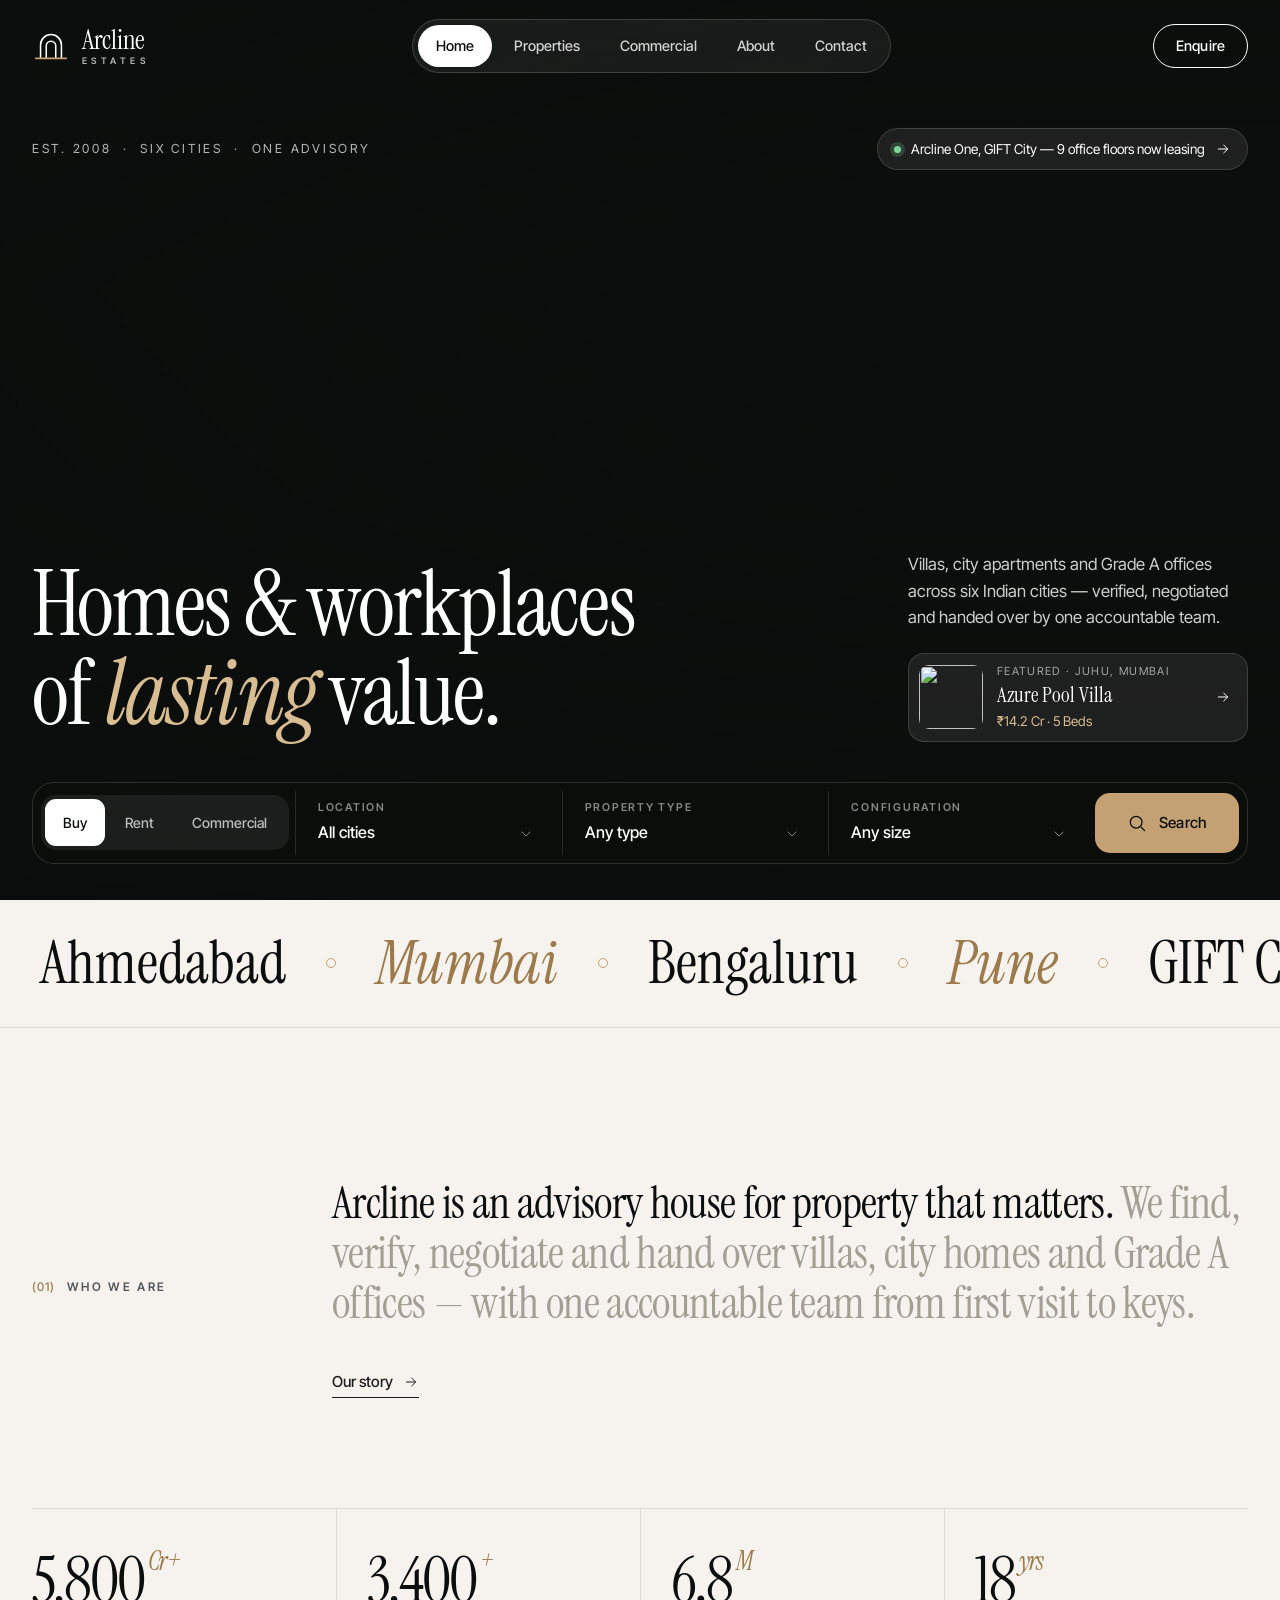
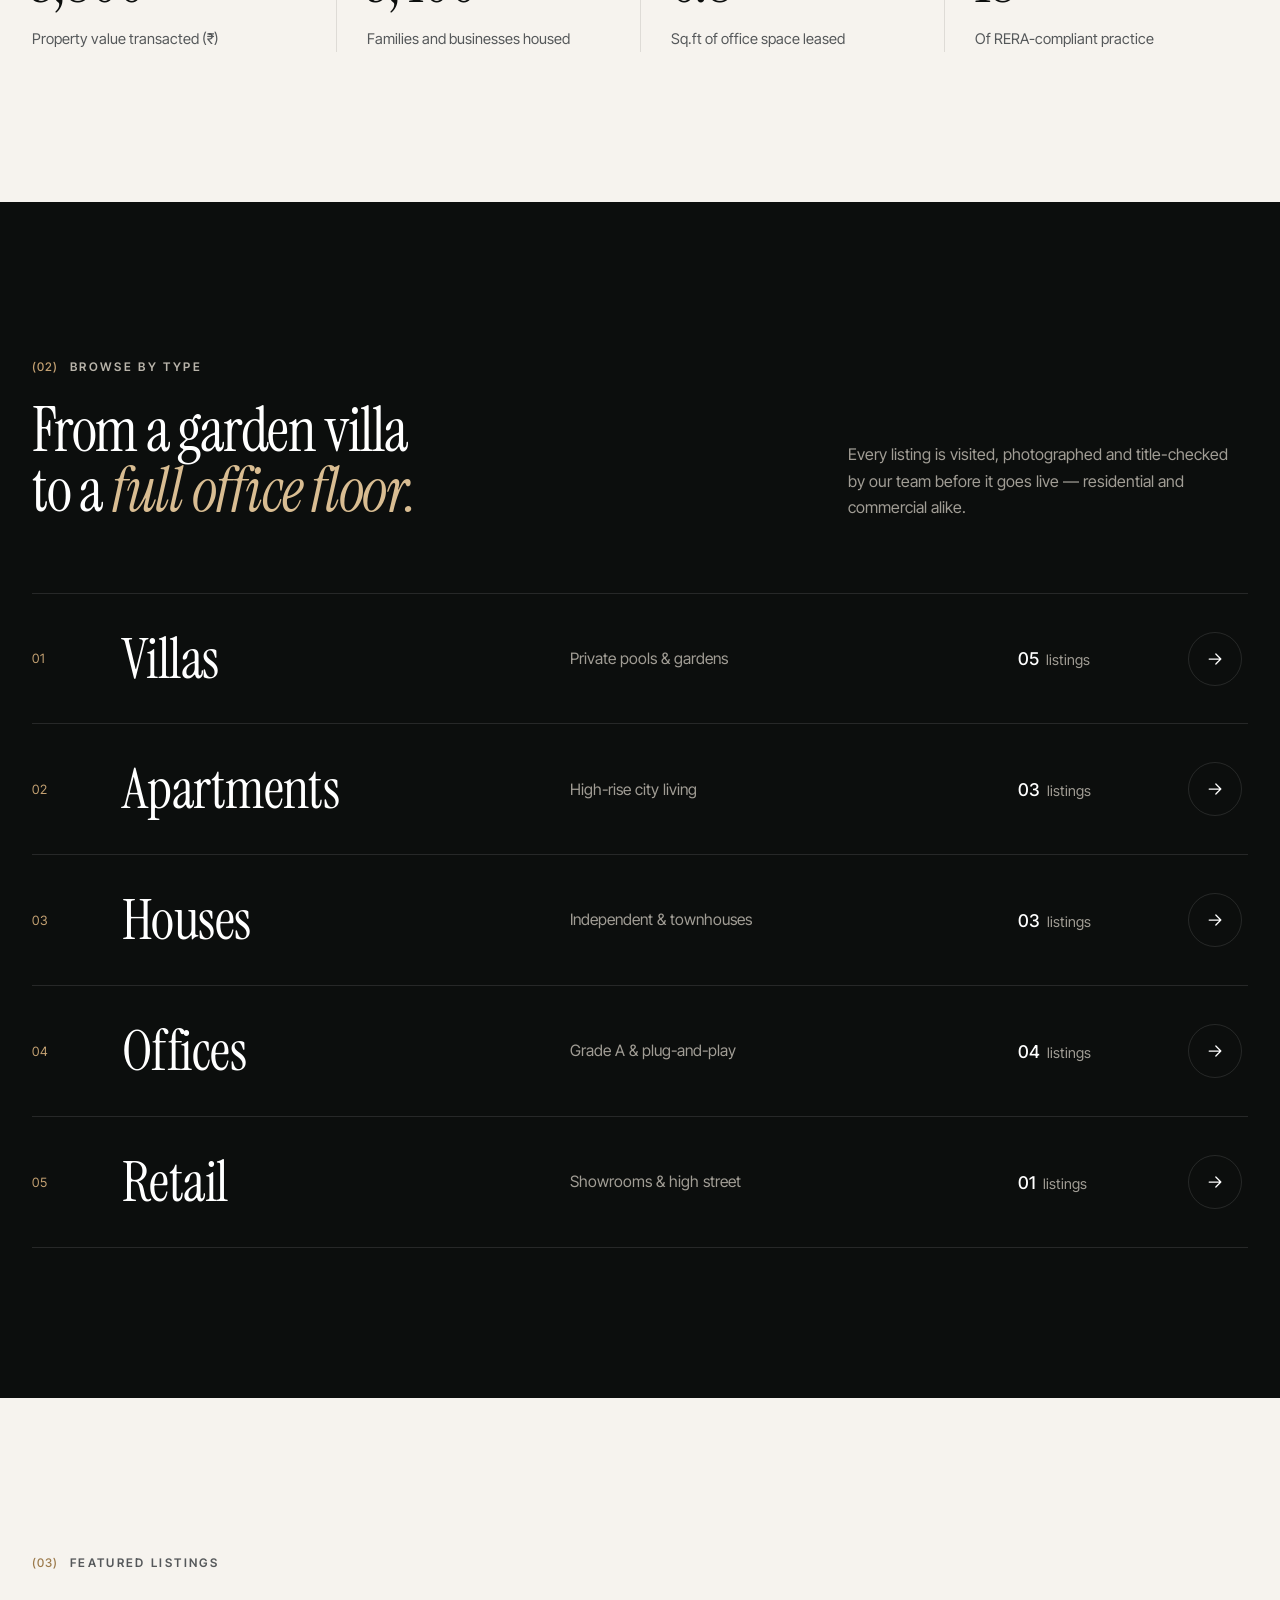
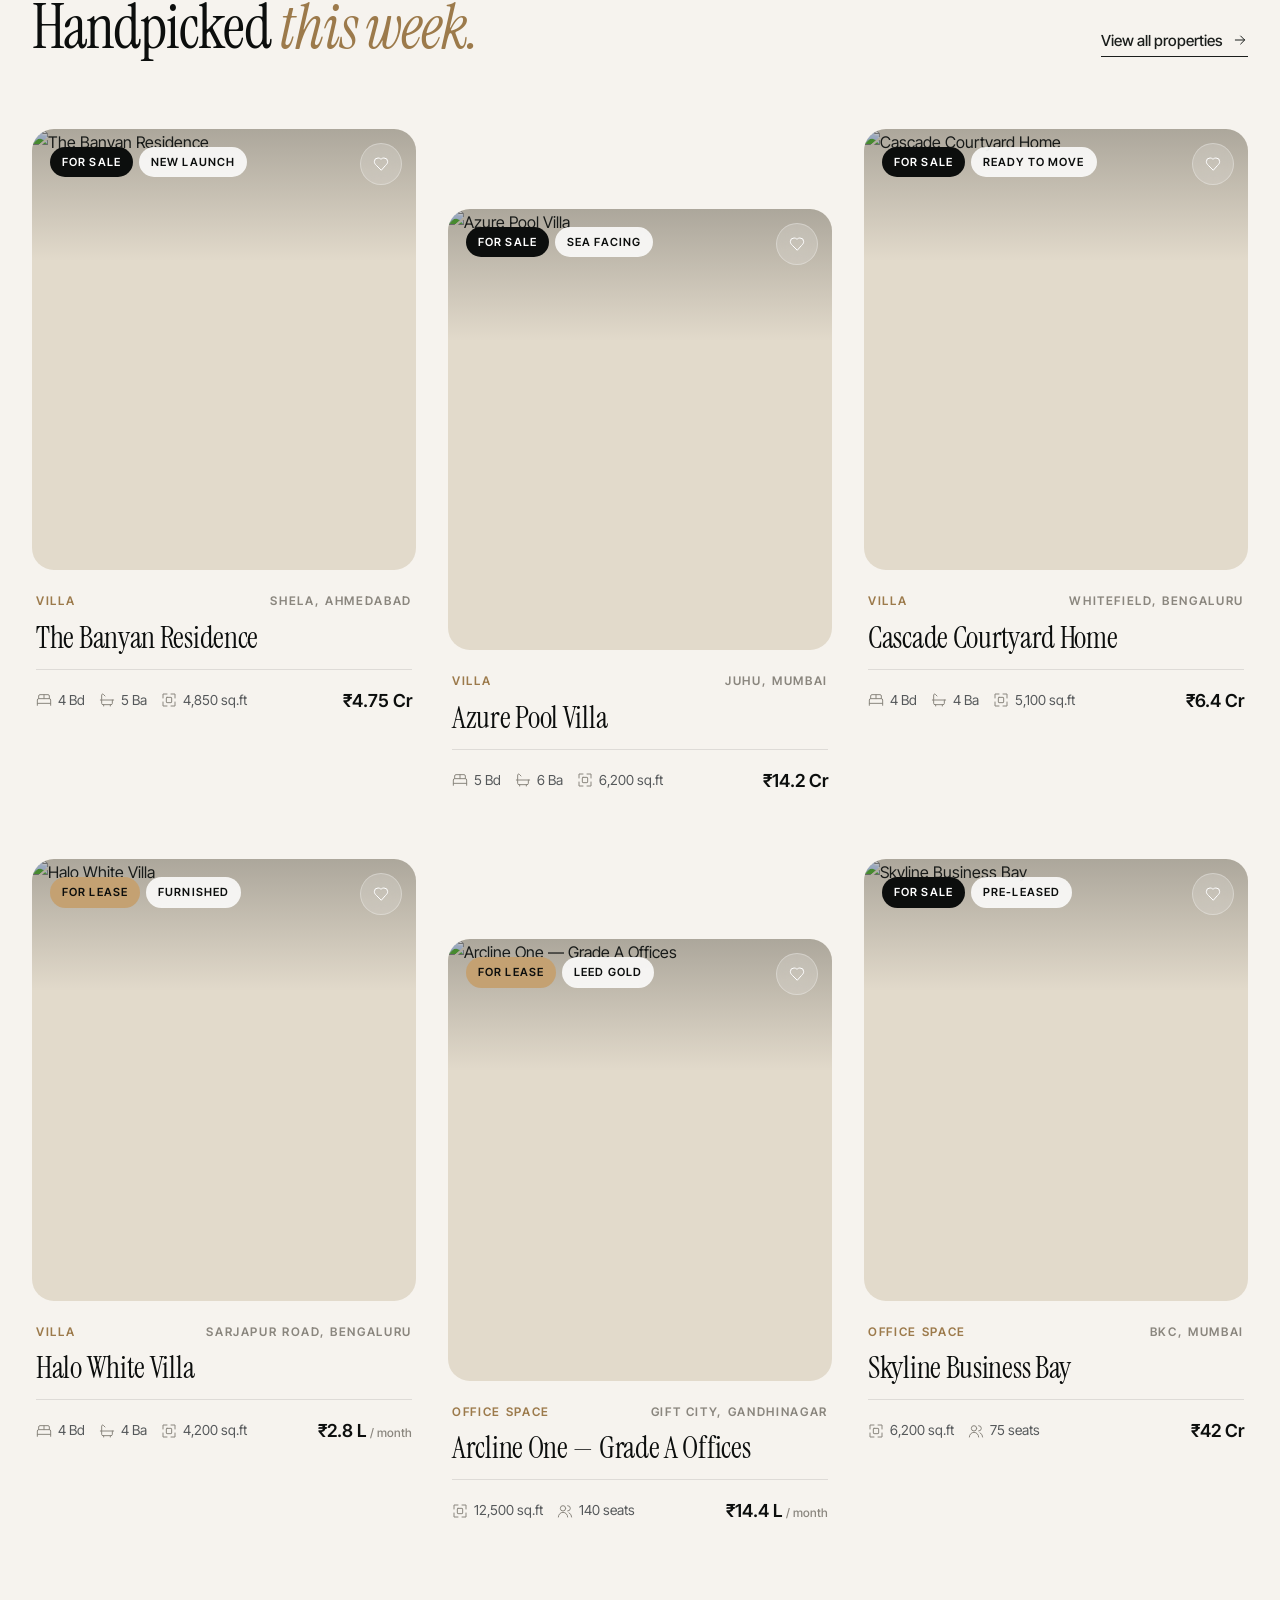
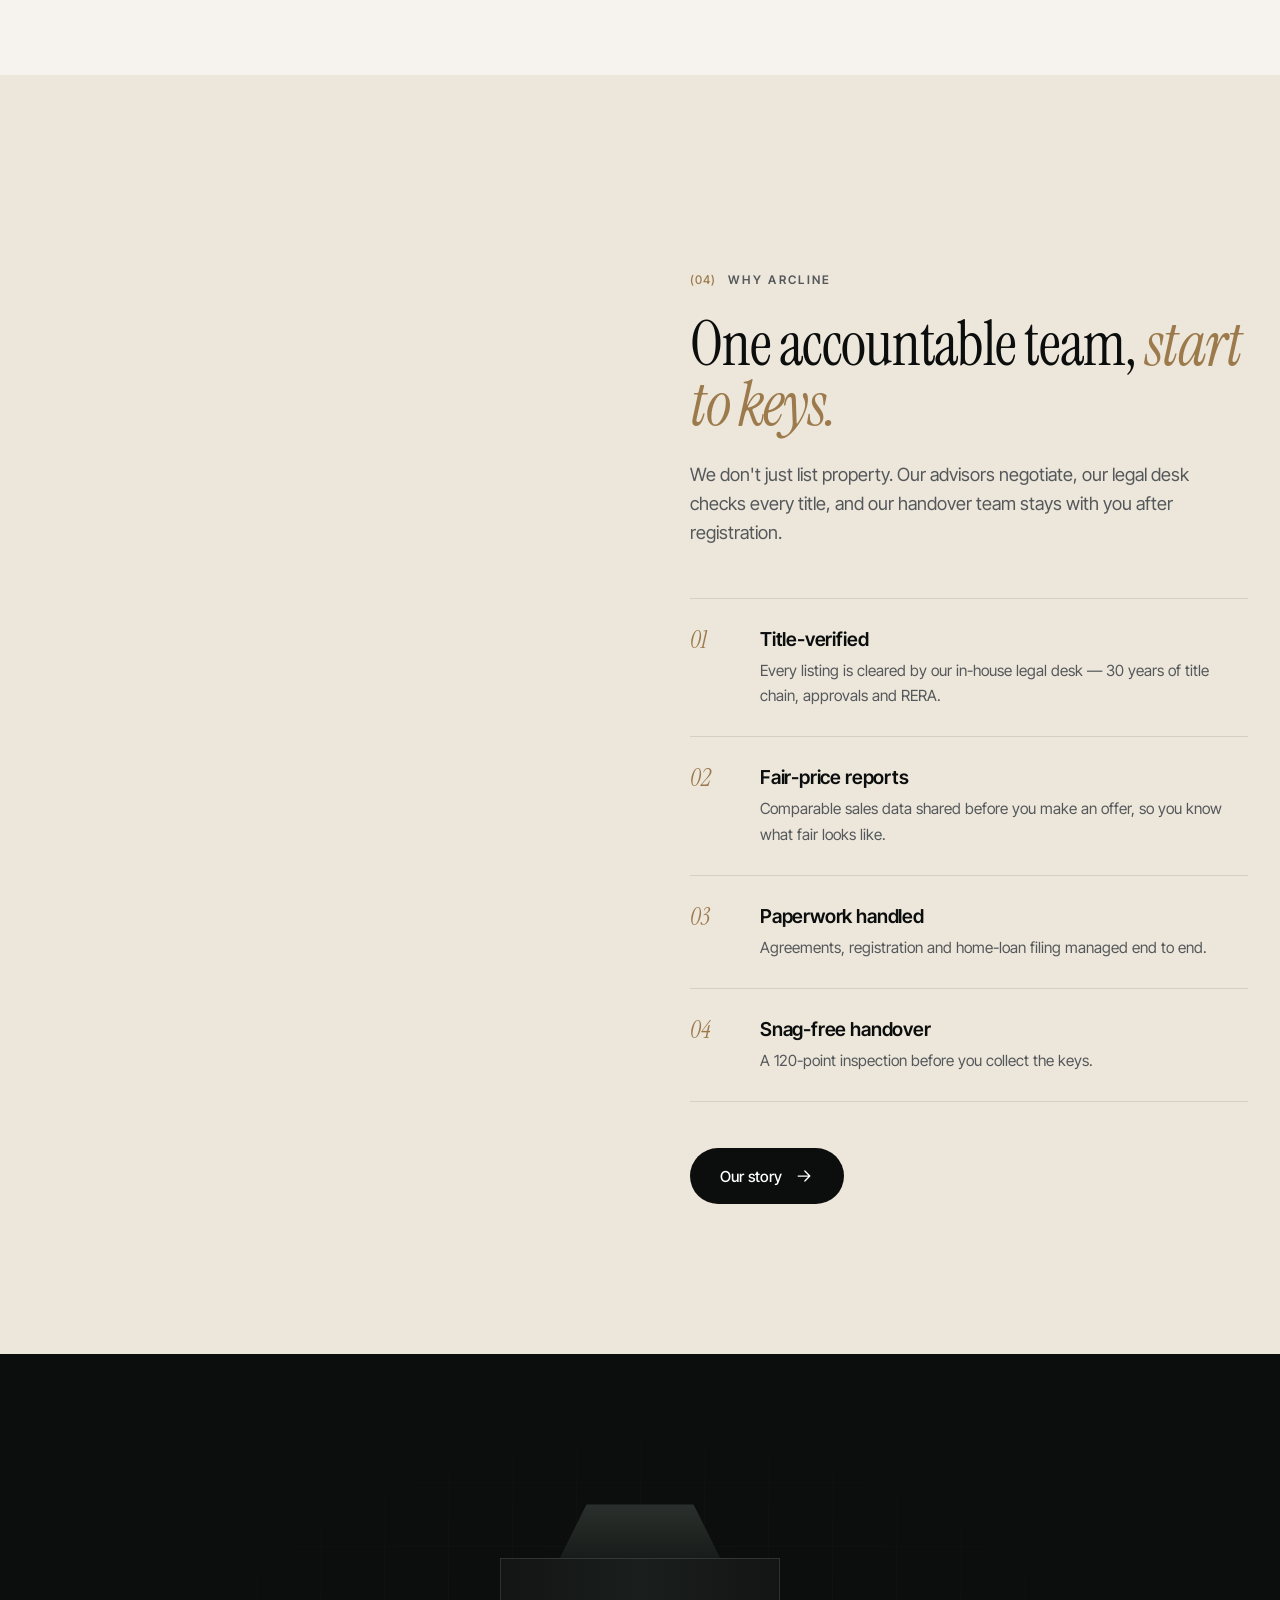
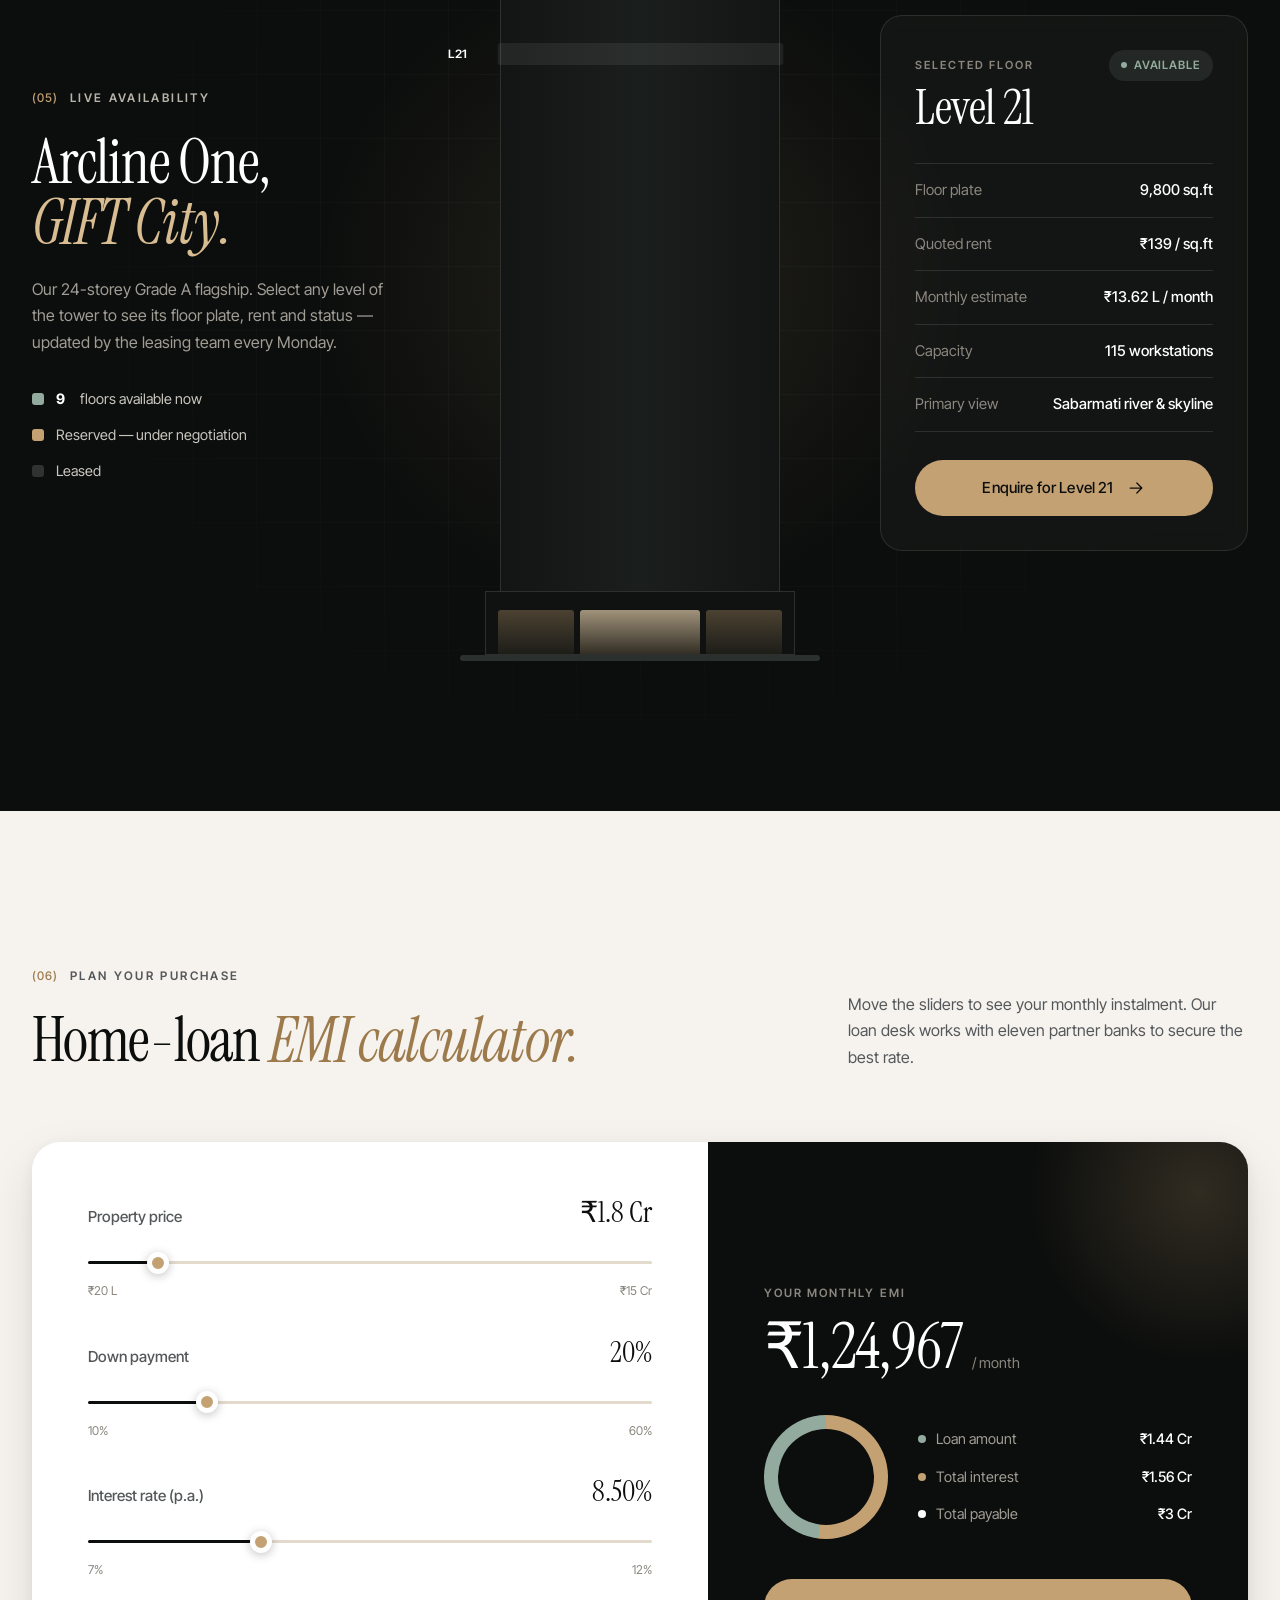
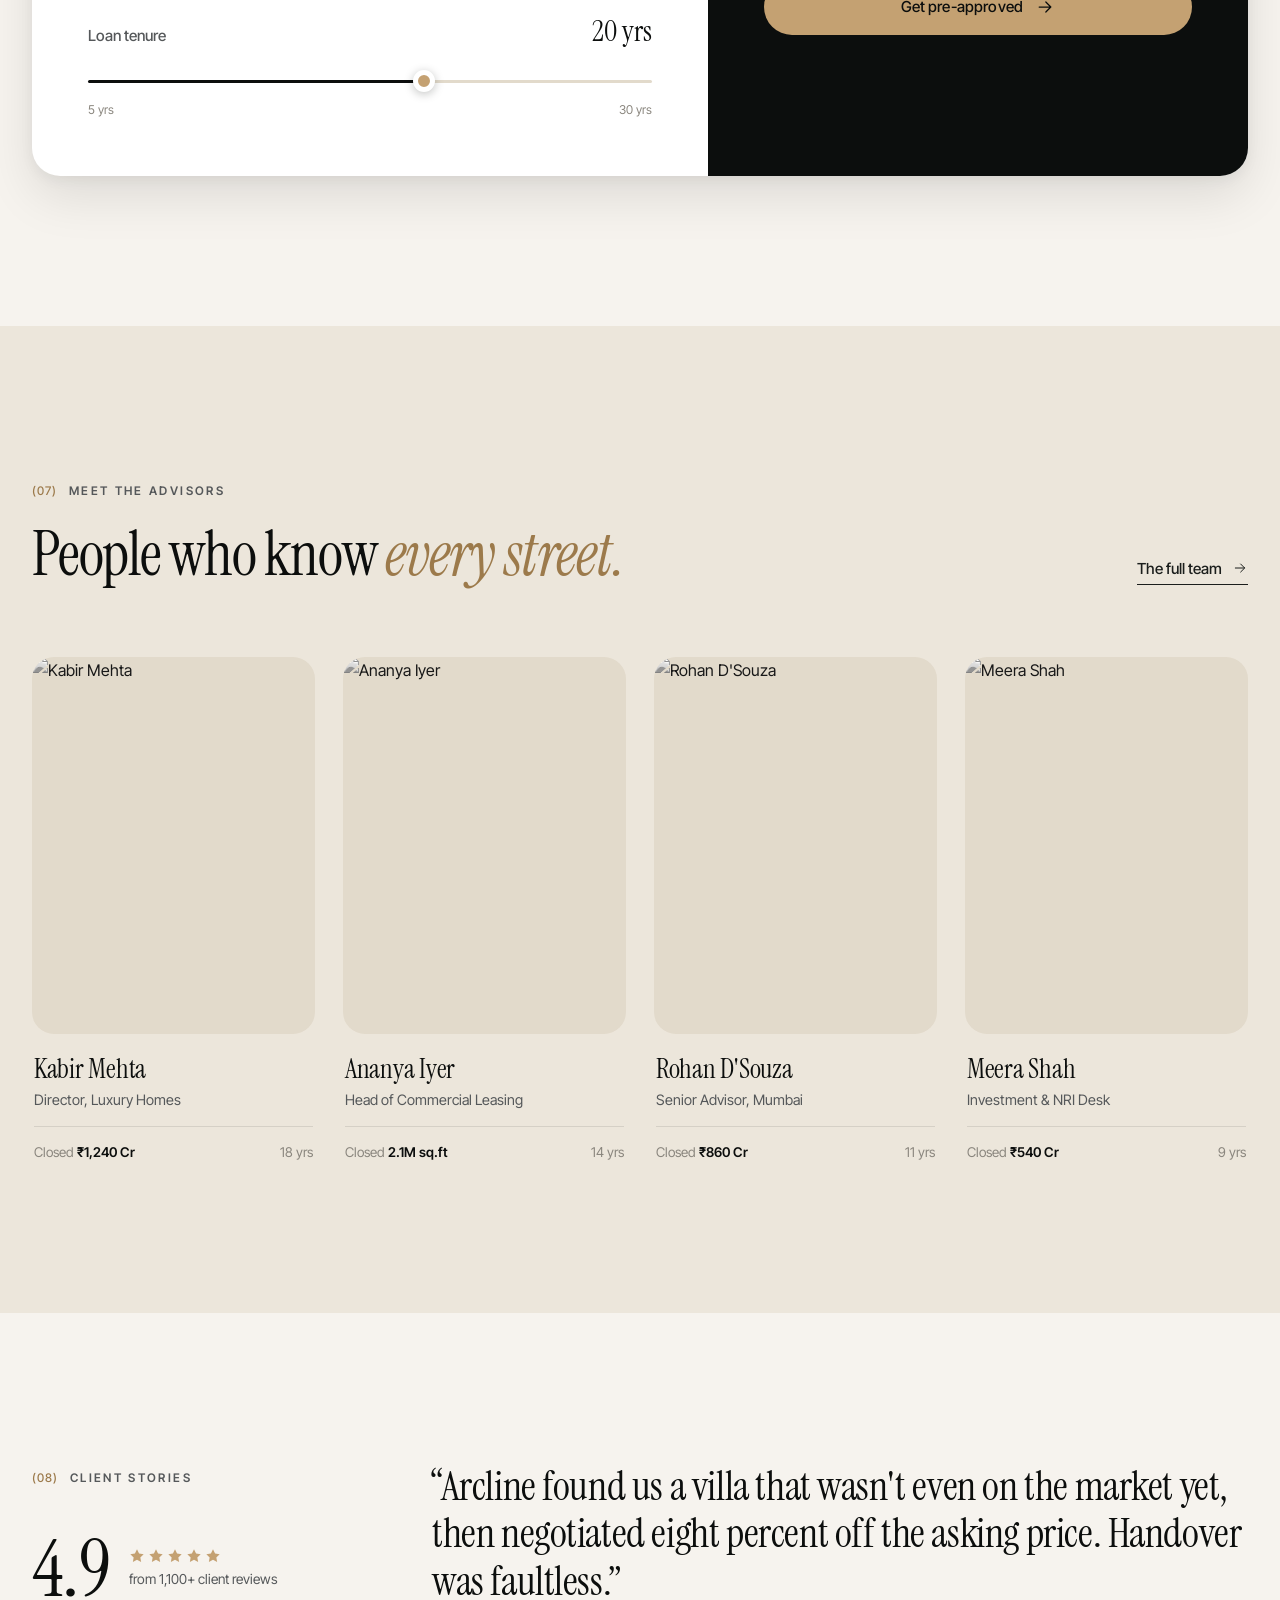
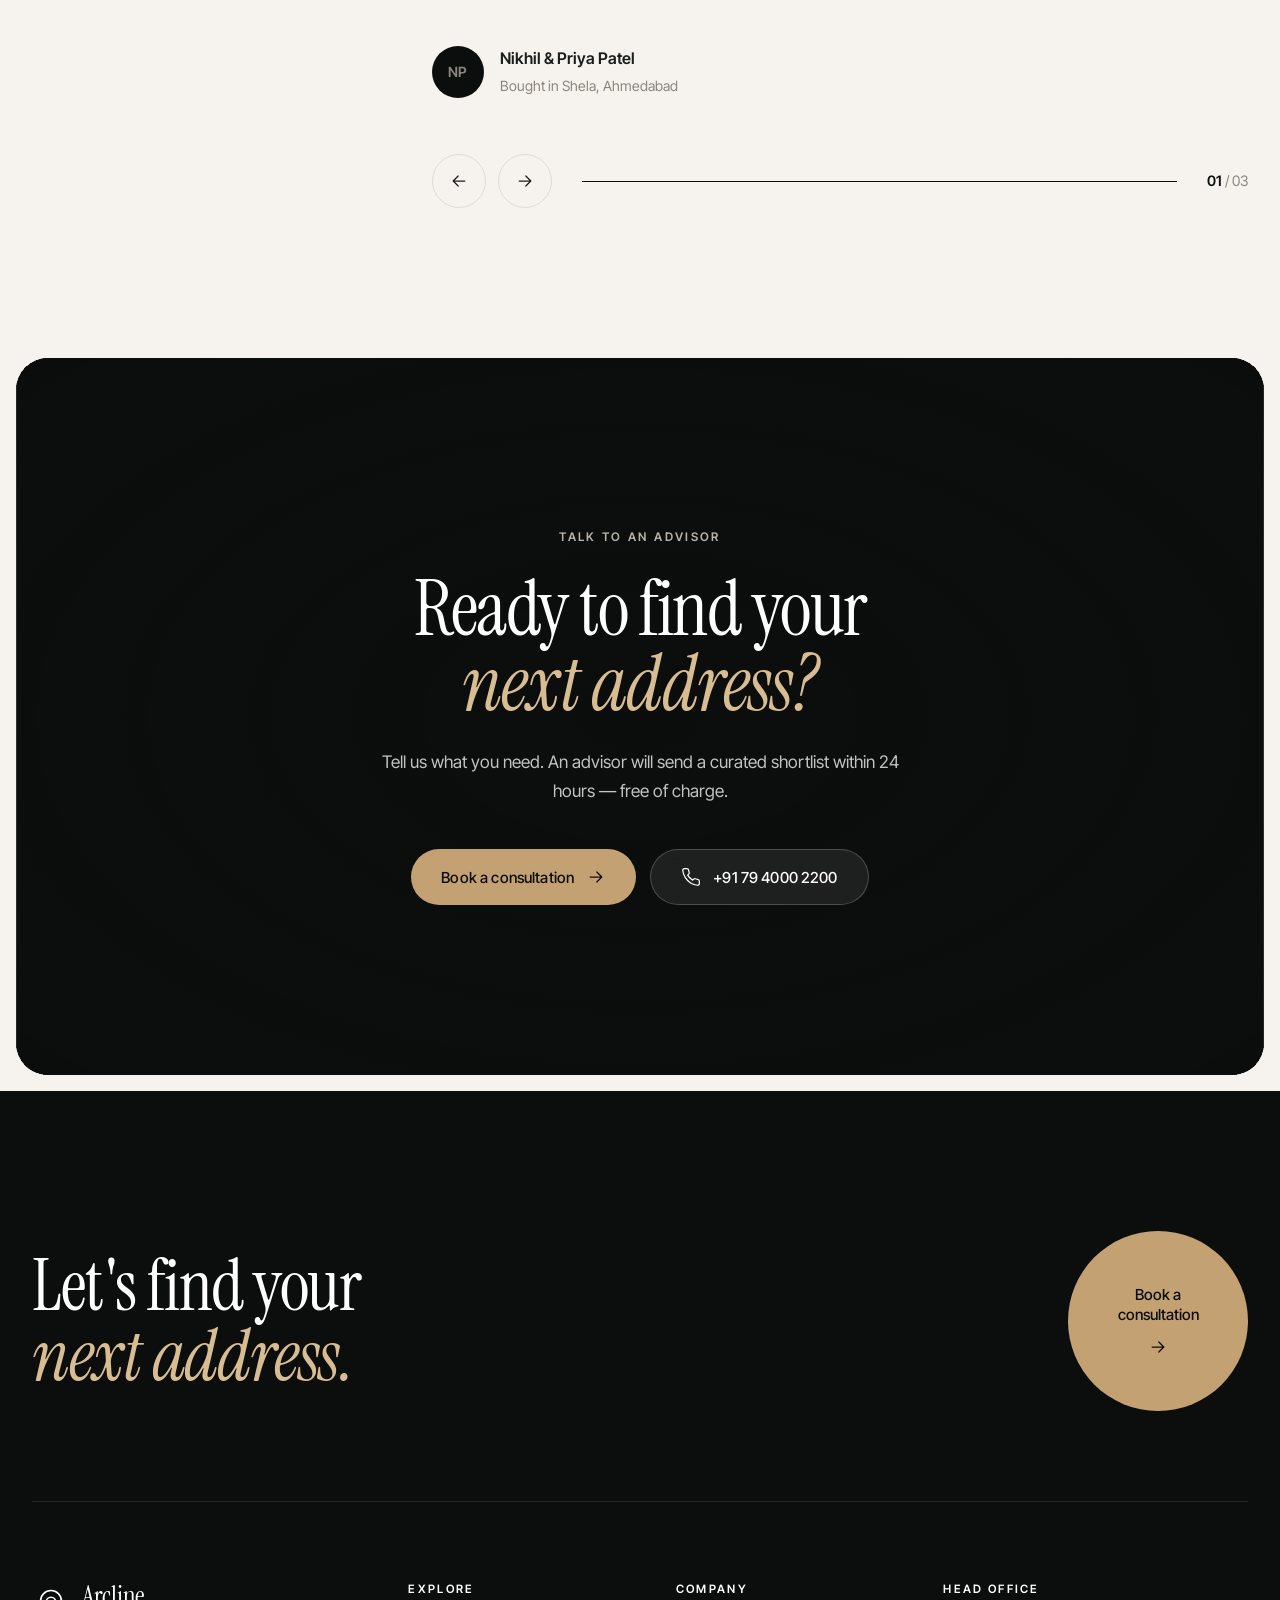
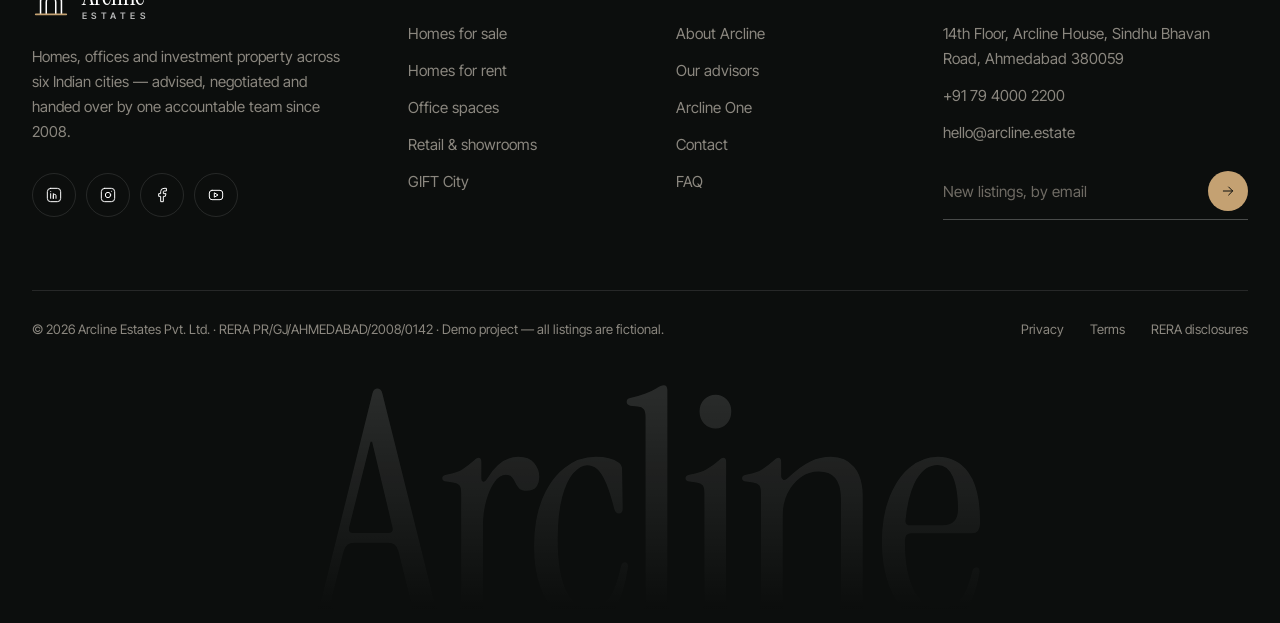
==== commit a02d377d: "Premium redesign: serif type, ink/ivory/gold palette, motion - Instrument Serif display + Inter Tigh" ====
--- a/index.html
+++ b/index.html
@@ -3,122 +3,175 @@
 <head>
 <meta charset="UTF-8">
 <meta name="viewport" content="width=device-width, initial-scale=1.0">
-<title>Arcline Estates — Homes & Offices</title>
+<title>Arcline Estates — Homes & Offices of Lasting Value</title>
 <meta name="description" content="Arcline Estates: premium villas, apartments and Grade A office space across Ahmedabad, Mumbai, Bengaluru, Pune and GIFT City.">
-<link rel="icon" href="data:image/svg+xml,%3Csvg xmlns='http://www.w3.org/2000/svg' viewBox='0 0 40 40'%3E%3Crect width='40' height='40' rx='10' fill='%2317352d'/%3E%3Cpath d='M9 31V18h6v13M17 31V9h6v22M25 31V14h6v17' fill='none' stroke='%23f3efe7' stroke-width='2.2'/%3E%3Cpath d='M6 31h28' stroke='%23e07a45' stroke-width='2.6'/%3E%3C/svg%3E">
+<meta name="theme-color" content="#0c0e0d">
+<link rel="icon" href="data:image/svg+xml,%3Csvg xmlns='http://www.w3.org/2000/svg' viewBox='0 0 40 40'%3E%3Crect width='40' height='40' rx='9' fill='%230c0e0d'/%3E%3Cpath d='M9 33V19a11 11 0 0 1 22 0v14M15 33V20a5 5 0 0 1 10 0v13' fill='none' stroke='%23f6f3ee' stroke-width='1.8'/%3E%3Cpath d='M4 33h32' stroke='%23c4a172' stroke-width='2.4'/%3E%3C/svg%3E">
+<script>try{if(sessionStorage.getItem('al'))document.documentElement.classList.add('seen');sessionStorage.setItem('al','1')}catch(e){}</script>
 <link rel="preconnect" href="https://fonts.googleapis.com">
 <link rel="preconnect" href="https://fonts.gstatic.com" crossorigin>
-<link href="https://fonts.googleapis.com/css2?family=Archivo:wght@600;700;800;900&family=Instrument+Serif:ital@0;1&family=Manrope:wght@400;500;600;700;800&display=swap" rel="stylesheet">
+<link href="https://fonts.googleapis.com/css2?family=Instrument+Serif:ital@0;1&family=Inter+Tight:wght@300;400;500;600;700&display=swap" rel="stylesheet">
 <link rel="stylesheet" href="css/style.css">
 </head>
-<body>
-<div class="strip">
-  <div class="wrap">
-    <div class="strip-l">
-      <span><svg class="i "><use href="#i-shield"/></svg>RERA Reg. PR/GJ/AHMEDABAD/2008/0142</span>
-      <span><svg class="i "><use href="#i-clock"/></svg>Mon – Sat · 9:30 am – 7:00 pm</span>
-    </div>
-    <div class="strip-r">
-      <a href="tel:+917940002200"><span><svg class="i "><use href="#i-phone"/></svg>+91 79 4000 2200</span></a>
-      <a href="mailto:hello@arcline.estate"><span><svg class="i "><use href="#i-mail"/></svg>hello@arcline.estate</span></a>
-    </div>
-  </div>
+<body class="page-home">
+<div class="loader" aria-hidden="true">
+  <div class="loader-in"><svg class="logo-mark" viewBox="0 0 40 40" aria-hidden="true"><path d="M9 33V19a11 11 0 0 1 22 0v14" fill="none" stroke="currentColor" stroke-width="1.6"/><path d="M15 33V20a5 5 0 0 1 10 0v13" fill="none" stroke="currentColor" stroke-width="1.6"/><path d="M4 33h32" stroke="#c4a172" stroke-width="2" stroke-linecap="round"/></svg><span>Arcline Estates</span></div>
+  <div class="loader-bar"><i></i></div>
 </div>
+<div class="cursor" aria-hidden="true"><span>View</span></div>
 <header class="header">
   <div class="wrap">
-    <a href="index.html" class="logo" aria-label="Arcline Estates home">
-  <svg class="logo-mark" viewBox="0 0 40 40" aria-hidden="true"><rect width="40" height="40" rx="10" fill="#17352d"/><path d="M9 31V18h6v13M17 31V9h6v22M25 31V14h6v17" fill="none" stroke="#f3efe7" stroke-width="2.2" stroke-linejoin="round"/><path d="M6 31h28" stroke="#e07a45" stroke-width="2.6" stroke-linecap="round"/></svg>
-  <span class="logo-text"><b>ARCLINE</b><small>ESTATES</small></span>
-</a>
+    <a href="index.html" class="logo" aria-label="Arcline Estates home"><svg class="logo-mark" viewBox="0 0 40 40" aria-hidden="true"><path d="M9 33V19a11 11 0 0 1 22 0v14" fill="none" stroke="currentColor" stroke-width="1.6"/><path d="M15 33V20a5 5 0 0 1 10 0v13" fill="none" stroke="currentColor" stroke-width="1.6"/><path d="M4 33h32" stroke="#c4a172" stroke-width="2" stroke-linecap="round"/></svg><span class="logo-text"><b>Arcline</b><small>Estates</small></span></a>
     <nav class="nav"><a href="index.html" class="active">Home</a><a href="properties.html">Properties</a><a href="commercial.html">Commercial</a><a href="about.html">About</a><a href="contact.html">Contact</a></nav>
     <div class="header-cta">
-      <a href="contact.html" class="btn btn-dark">Book a site visit <svg class="i "><use href="#i-arrow"/></svg></a>
-      <button class="burger" aria-label="Open menu"><svg class="i "><use href="#i-menu"/></svg></button>
+      <a href="tel:+917940002200" class="h-phone"><svg class="i i-sm"><use href="#i-phone"/></svg>+91 79 4000 2200</a>
+      <a href="contact.html" class="btn btn-line btn-sm">Enquire</a>
+      <button class="burger" aria-label="Open menu"><span></span><span></span></button>
     </div>
   </div>
 </header>
 <div class="mnav">
-  <div class="mnav-top"><a href="index.html" class="logo" aria-label="Arcline Estates home">
-  <svg class="logo-mark" viewBox="0 0 40 40" aria-hidden="true"><rect width="40" height="40" rx="10" fill="#17352d"/><path d="M9 31V18h6v13M17 31V9h6v22M25 31V14h6v17" fill="none" stroke="#f3efe7" stroke-width="2.2" stroke-linejoin="round"/><path d="M6 31h28" stroke="#e07a45" stroke-width="2.6" stroke-linecap="round"/></svg>
-  <span class="logo-text"><b>ARCLINE</b><small>ESTATES</small></span>
-</a><button class="mnav-close" aria-label="Close menu"><svg class="i "><use href="#i-close"/></svg></button></div>
-  <nav><a href="index.html" class="active">Home<svg class="i "><use href="#i-arrow"/></svg></a><a href="properties.html">Properties<svg class="i "><use href="#i-arrow"/></svg></a><a href="commercial.html">Commercial<svg class="i "><use href="#i-arrow"/></svg></a><a href="about.html">About<svg class="i "><use href="#i-arrow"/></svg></a><a href="contact.html">Contact<svg class="i "><use href="#i-arrow"/></svg></a></nav>
-  <div class="mnav-foot"><span>+91 79 4000 2200</span><span>hello@arcline.estate</span></div>
+  <div class="mnav-top"><a href="index.html" class="logo" aria-label="Arcline Estates home"><svg class="logo-mark" viewBox="0 0 40 40" aria-hidden="true"><path d="M9 33V19a11 11 0 0 1 22 0v14" fill="none" stroke="currentColor" stroke-width="1.6"/><path d="M15 33V20a5 5 0 0 1 10 0v13" fill="none" stroke="currentColor" stroke-width="1.6"/><path d="M4 33h32" stroke="#c4a172" stroke-width="2" stroke-linecap="round"/></svg><span class="logo-text"><b>Arcline</b><small>Estates</small></span></a><button class="mnav-close" aria-label="Close menu"><svg class="i "><use href="#i-close"/></svg></button></div>
+  <nav><a href="index.html" class="active"><small>01</small>Home</a><a href="properties.html"><small>02</small>Properties</a><a href="commercial.html"><small>03</small>Commercial</a><a href="about.html"><small>04</small>About</a><a href="contact.html"><small>05</small>Contact</a></nav>
+  <div class="mnav-foot"><a href="tel:+917940002200">+91 79 4000 2200</a><a href="mailto:hello@arcline.estate">hello@arcline.estate</a></div>
 </div>
 <main>
 <section class="hero">
-  <div class="hero-bg"><img src="https://images.unsplash.com/photo-1613490493576-7fde63acd811?auto=format&fit=crop&w=2000&q=75" alt="Modern villa with pool at Shela, Ahmedabad"></div>
+  <div class="hero-bg"><img class="px" data-speed=".22" src="https://images.unsplash.com/photo-1613490493576-7fde63acd811?auto=format&fit=crop&w=2400&q=80" alt="Modern villa with pool at Shela, Ahmedabad"></div>
   <div class="wrap hero-inner">
-    <span class="hero-tag"><b>NEW</b> Arcline One, GIFT City — 9 office floors now leasing</span>
-    <h1>Spaces built for the way you <em class="serif">live</em> &amp; <em class="serif">work.</em></h1>
-    <p class="lead">Villas, city apartments and Grade A offices across six Indian cities. Verified listings, transparent pricing and one advisor from first visit to handover.</p>
-    <form class="search" id="hero-search">
+    <div class="hero-top intro-fade">
+      <span class="hero-kicker">Est. 2008 &nbsp;·&nbsp; Six cities &nbsp;·&nbsp; One advisory</span>
+      <a href="commercial.html#tower" class="hero-tag"><i></i>Arcline One, GIFT City — 9 office floors now leasing <svg class="i i-sm"><use href="#i-arrow"/></svg></a>
+    </div>
+    <div class="hero-main">
+      <h1 class="mask"><span>Homes &amp; workplaces</span><span>of <em class="serif">lasting</em> value.</span></h1>
+      <div class="hero-side intro-fade">
+        <p>Villas, city apartments and Grade A offices across six Indian cities — verified, negotiated and handed over by one accountable team.</p>
+        <a href="properties.html?type=villa" class="feat-mini">
+          <img src="https://images.unsplash.com/photo-1600596542815-ffad4c1539a9?auto=format&fit=crop&w=300&q=80" alt="">
+          <div><small>Featured · Juhu, Mumbai</small><b>Azure Pool Villa</b><span>₹14.2 Cr · 5 Beds</span></div>
+          <svg class="i i-sm"><use href="#i-arrow"/></svg>
+        </a>
+      </div>
+    </div>
+    <form class="search intro-fade" id="hero-search">
       <div class="search-tabs">
         <button type="button" class="active" data-status="sale">Buy</button>
         <button type="button" data-status="lease">Rent</button>
         <button type="button" data-status="commercial">Commercial</button>
       </div>
       <input type="hidden" id="s-status" value="sale">
-      <div class="search-form">
-        <div class="field"><svg class="i "><use href="#i-pin"/></svg><div><label for="s-city">Location</label>
-          <select id="s-city"><option value="">All cities</option><option>Ahmedabad</option><option>Mumbai</option><option>Bengaluru</option><option>Pune</option><option>Gandhinagar</option><option>Goa</option></select></div></div>
-        <div class="field"><svg class="i "><use href="#i-villa"/></svg><div><label for="s-type">Property type</label>
-          <select id="s-type"><option value="">Any type</option><option value="villa">Villa</option><option value="apartment">Apartment</option><option value="house">Independent house</option><option value="office">Office space</option><option value="retail">Retail</option></select></div></div>
-        <div class="field"><svg class="i "><use href="#i-layers"/></svg><div><label for="s-size">Configuration</label>
-          <select id="s-size"><option>Any size</option><option>2 BHK</option><option>3 BHK</option><option>4+ BHK</option><option>Full office floor</option></select></div></div>
-        <button class="btn btn-copper" type="submit"><svg class="i "><use href="#i-search"/></svg> Search</button>
-      </div>
+      <div class="field"><label for="s-city">Location</label>
+        <select id="s-city"><option value="">All cities</option><option>Ahmedabad</option><option>Mumbai</option><option>Bengaluru</option><option>Pune</option><option>Gandhinagar</option><option>Goa</option></select><svg class="i i-sm"><use href="#i-down"/></svg></div>
+      <div class="field"><label for="s-type">Property type</label>
+        <select id="s-type"><option value="">Any type</option><option value="villa">Villa</option><option value="apartment">Apartment</option><option value="house">Independent house</option><option value="office">Office space</option><option value="retail">Retail</option></select><svg class="i i-sm"><use href="#i-down"/></svg></div>
+      <div class="field"><label for="s-size">Configuration</label>
+        <select id="s-size"><option>Any size</option><option>2 BHK</option><option>3 BHK</option><option>4+ BHK</option><option>Full office floor</option></select><svg class="i i-sm"><use href="#i-down"/></svg></div>
+      <button class="btn btn-gold" type="submit"><svg class="i "><use href="#i-search"/></svg> Search</button>
     </form>
   </div>
-  <div class="hero-stats">
-    <div class="hstat"><div class="hstat-ic"><svg class="i "><use href="#i-key"/></svg></div><div><b>1,200+</b><small>Verified listings</small></div></div>
-    <div class="hstat"><div class="hstat-ic"><svg class="i "><use href="#i-tower"/></svg></div><div><b>6.8M sq.ft</b><small>Offices leased</small></div></div>
-  </div>
+  <div class="scroll-cue" aria-hidden="true"><i></i>Scroll</div>
+</section>
+
+<div class="marquee" aria-hidden="true"><div class="mq-track"><div><span>Ahmedabad</span><i></i><span>Mumbai</span><i></i><span>Bengaluru</span><i></i><span>Pune</span><i></i><span>GIFT City</span><i></i><span>Goa</span><i></i></div><div><span>Ahmedabad</span><i></i><span>Mumbai</span><i></i><span>Bengaluru</span><i></i><span>Pune</span><i></i><span>GIFT City</span><i></i><span>Goa</span><i></i></div></div></div>
+
+<section class="sec intro">
+  <div class="wrap">
+    <div class="intro-grid">
+      <span class="eyebrow rv"><b>01</b>Who we are</span>
+      <div>
+        <p class="statement rv d1">Arcline is an advisory house for property that matters. <span>We find, verify, negotiate and hand over villas, city homes and Grade A offices — with one accountable team from first visit to keys.</span></p>
+        <a href="about.html" class="link-arrow rv d2">Our story <svg class="i i-sm"><use href="#i-arrow"/></svg></a>
+      </div>
+    </div>
+    
+    <div class="stats">
+      <div class="stat rv"><b><span data-to="5800">0</span><sup>Cr+</sup></b><span>Property value transacted (₹)</span></div>
+      <div class="stat rv d1"><b><span data-to="3400">0</span><sup>+</sup></b><span>Families and businesses housed</span></div>
+      <div class="stat rv d2"><b><span data-to="6.8">0</span><sup>M</sup></b><span>Sq.ft of office space leased</span></div>
+      <div class="stat rv d3"><b><span data-to="18">0</span><sup>yrs</sup></b><span>Of RERA-compliant practice</span></div>
+    </div>
+  </div>
+</section>
+
+<section class="sec on-dark cats-sec">
+  <div class="wrap">
+    <div class="sec-head">
+      <div><span class="eyebrow rv"><b>02</b>Browse by type</span><h2 class="rv d1">From a garden villa<br>to a <em class="serif">full office floor.</em></h2></div>
+      <p class="rv d2">Every listing is visited, photographed and title-checked by our team before it goes live — residential and commercial alike.</p>
+    </div>
+    <div class="clist">
+      <a href="properties.html?type=villa" class="crow rv" data-img="https://images.unsplash.com/photo-1613490493576-7fde63acd811?auto=format&fit=crop&w=700&q=80">
+        <span class="crow-no">01</span>
+        <span class="crow-thumb"><img src="https://images.unsplash.com/photo-1613490493576-7fde63acd811?auto=format&fit=crop&w=300&q=80" alt="" loading="lazy"></span>
+        <h3>Villas</h3>
+        <span class="crow-desc">Private pools &amp; gardens</span>
+        <span class="crow-count"><b data-cat-count="villa">00</b> listings</span>
+        <span class="crow-arrow"><svg class="i "><use href="#i-arrow"/></svg></span>
+      </a>
+      <a href="properties.html?type=apartment" class="crow rv" data-img="https://images.unsplash.com/photo-1545324418-cc1a3fa10c00?auto=format&fit=crop&w=700&q=80">
+        <span class="crow-no">02</span>
+        <span class="crow-thumb"><img src="https://images.unsplash.com/photo-1545324418-cc1a3fa10c00?auto=format&fit=crop&w=300&q=80" alt="" loading="lazy"></span>
+        <h3>Apartments</h3>
+        <span class="crow-desc">High-rise city living</span>
+        <span class="crow-count"><b data-cat-count="apartment">00</b> listings</span>
+        <span class="crow-arrow"><svg class="i "><use href="#i-arrow"/></svg></span>
+      </a>
+      <a href="properties.html?type=house" class="crow rv" data-img="https://images.unsplash.com/photo-1568605114967-8130f3a36994?auto=format&fit=crop&w=700&q=80">
+        <span class="crow-no">03</span>
+        <span class="crow-thumb"><img src="https://images.unsplash.com/photo-1568605114967-8130f3a36994?auto=format&fit=crop&w=300&q=80" alt="" loading="lazy"></span>
+        <h3>Houses</h3>
+        <span class="crow-desc">Independent &amp; townhouses</span>
+        <span class="crow-count"><b data-cat-count="house">00</b> listings</span>
+        <span class="crow-arrow"><svg class="i "><use href="#i-arrow"/></svg></span>
+      </a>
+      <a href="properties.html?type=office" class="crow rv" data-img="https://images.unsplash.com/photo-1486406146926-c627a92ad1ab?auto=format&fit=crop&w=700&q=80">
+        <span class="crow-no">04</span>
+        <span class="crow-thumb"><img src="https://images.unsplash.com/photo-1486406146926-c627a92ad1ab?auto=format&fit=crop&w=300&q=80" alt="" loading="lazy"></span>
+        <h3>Offices</h3>
+        <span class="crow-desc">Grade A &amp; plug-and-play</span>
+        <span class="crow-count"><b data-cat-count="office">00</b> listings</span>
+        <span class="crow-arrow"><svg class="i "><use href="#i-arrow"/></svg></span>
+      </a>
+      <a href="properties.html?type=retail" class="crow rv" data-img="https://images.unsplash.com/photo-1497366216548-37526070297c?auto=format&fit=crop&w=700&q=80">
+        <span class="crow-no">05</span>
+        <span class="crow-thumb"><img src="https://images.unsplash.com/photo-1497366216548-37526070297c?auto=format&fit=crop&w=300&q=80" alt="" loading="lazy"></span>
+        <h3>Retail</h3>
+        <span class="crow-desc">Showrooms &amp; high street</span>
+        <span class="crow-count"><b data-cat-count="retail">00</b> listings</span>
+        <span class="crow-arrow"><svg class="i "><use href="#i-arrow"/></svg></span>
+      </a>
+    </div>
+  </div>
+  <div class="cfloat" aria-hidden="true"><img alt=""></div>
 </section>
 
 <section class="sec">
   <div class="wrap">
     <div class="sec-head">
-      <div class="rv"><span class="eyebrow">Browse by type</span><h2>From a garden villa to a <em class="serif">full office floor.</em></h2></div>
-      <p class="rv d1">Every listing is visited, photographed and title-checked by our team before it goes live — residential and commercial alike.</p>
-    </div>
-    <div class="cats">
-      <a href="properties.html?type=villa" class="cat rv"><span class="count" data-cat-count="villa">00</span><div class="cat-ic"><svg class="i i-lg"><use href="#i-villa"/></svg></div><h3>Villas</h3><p>Private pools &amp; gardens</p></a>
-      <a href="properties.html?type=apartment" class="cat rv d1"><span class="count" data-cat-count="apartment">00</span><div class="cat-ic"><svg class="i i-lg"><use href="#i-apartment"/></svg></div><h3>Apartments</h3><p>High-rise city living</p></a>
-      <a href="properties.html?type=house" class="cat rv d2"><span class="count" data-cat-count="house">00</span><div class="cat-ic"><svg class="i i-lg"><use href="#i-house"/></svg></div><h3>Houses</h3><p>Independent &amp; townhouses</p></a>
-      <a href="properties.html?type=office" class="cat rv d3"><span class="count" data-cat-count="office">00</span><div class="cat-ic"><svg class="i i-lg"><use href="#i-tower"/></svg></div><h3>Office Spaces</h3><p>Grade A &amp; plug-and-play</p></a>
-      <a href="properties.html?type=retail" class="cat rv d4"><span class="count" data-cat-count="retail">00</span><div class="cat-ic"><svg class="i i-lg"><use href="#i-store"/></svg></div><h3>Retail</h3><p>Showrooms &amp; high street</p></a>
-    </div>
-  </div>
-</section>
-
-<section class="sec bg-bone">
-  <div class="wrap">
-    <div class="sec-head">
-      <div class="rv"><span class="eyebrow">Featured listings</span><h2>Handpicked this week</h2></div>
-      <a href="properties.html" class="link-arrow rv d1">View all properties <svg class="i i-sm"><use href="#i-arrow"/></svg></a>
-    </div>
-    <div class="grid-props" id="featured"></div>
-  </div>
-</section>
-
-<section class="sec">
-  <div class="wrap split">
-    <div class="collage rv">
-      <img class="c1" src="https://images.unsplash.com/photo-1600607687939-ce8a6c25118c?auto=format&fit=crop&w=1100&q=75" alt="Living room interior" loading="lazy">
-      <img class="c2" src="https://images.unsplash.com/photo-1580587771525-78b9dba3b914?auto=format&fit=crop&w=800&q=75" alt="Modern villa exterior" loading="lazy">
-      <div class="collage-badge"><b>18</b><span>years of trusted<br>property advice</span></div>
-    </div>
-    <div>
-      <span class="eyebrow rv">Why Arcline</span>
-      <h2 class="rv d1" style="margin-top:14px">One accountable team, <em class="serif">start to keys.</em></h2>
-      <p class="lead rv d2" style="margin-top:18px">We don't just list property. Our advisors negotiate, our legal desk checks every title, and our handover team stays with you after registration.</p>
-      <div class="checks">
-        <div class="check rv"><div class="check-ic"><svg class="i "><use href="#i-shield"/></svg></div><div><h4>Title-verified</h4><p>Every listing cleared by our in-house legal desk.</p></div></div>
-        <div class="check rv d1"><div class="check-ic"><svg class="i "><use href="#i-chart"/></svg></div><div><h4>Fair-price reports</h4><p>Comparable sales data shared before you make an offer.</p></div></div>
-        <div class="check rv d2"><div class="check-ic"><svg class="i "><use href="#i-doc"/></svg></div><div><h4>Paperwork handled</h4><p>Agreements, registration and home-loan filing.</p></div></div>
-        <div class="check rv d3"><div class="check-ic"><svg class="i "><use href="#i-key"/></svg></div><div><h4>Snag-free handover</h4><p>A 120-point inspection before you collect the keys.</p></div></div>
-      </div>
+      <div><span class="eyebrow rv"><b>03</b>Featured listings</span><h2 class="rv d1">Handpicked <em class="serif">this week.</em></h2></div>
+      <a href="properties.html" class="link-arrow rv d2">View all properties <svg class="i i-sm"><use href="#i-arrow"/></svg></a>
+    </div>
+    <div class="grid-props stagger" id="featured"></div>
+  </div>
+</section>
+
+<section class="sec why bg-sand">
+  <div class="wrap why-grid">
+    <div class="why-media ri">
+      <img class="px" data-speed=".1" src="https://images.unsplash.com/photo-1600607687939-ce8a6c25118c?auto=format&fit=crop&w=1400&q=80" alt="Living room interior" loading="lazy">
+      <div class="why-badge"><b>18</b><span>years of trusted<br>property advice</span></div>
+    </div>
+    <div class="why-copy">
+      <span class="eyebrow rv"><b>04</b>Why Arcline</span>
+      <h2 class="rv d1">One accountable team, <em class="serif">start to keys.</em></h2>
+      <p class="lead rv d2">We don't just list property. Our advisors negotiate, our legal desk checks every title, and our handover team stays with you after registration.</p>
+      <ol class="points">
+        <li class="rv"><span>01</span><div><h4>Title-verified</h4><p>Every listing is cleared by our in-house legal desk — 30 years of title chain, approvals and RERA.</p></div></li>
+        <li class="rv"><span>02</span><div><h4>Fair-price reports</h4><p>Comparable sales data shared before you make an offer, so you know what fair looks like.</p></div></li>
+        <li class="rv"><span>03</span><div><h4>Paperwork handled</h4><p>Agreements, registration and home-loan filing managed end to end.</p></div></li>
+        <li class="rv"><span>04</span><div><h4>Snag-free handover</h4><p>A 120-point inspection before you collect the keys.</p></div></li>
+      </ol>
       <a href="about.html" class="btn btn-dark rv">Our story <svg class="i "><use href="#i-arrow"/></svg></a>
     </div>
   </div>
@@ -127,11 +180,11 @@
 <section class="sec on-dark tower-sec" id="tower">
   <div class="wrap">
     <div class="tower-grid">
-      <div class="tower-intro rv">
-        <span class="eyebrow">Live availability</span>
-        <h2 style="margin-top:14px">Arcline One,<br><em class="serif">GIFT City.</em></h2>
-        <p>Our 24-storey Grade A flagship. Tap any level of the tower to see its floor plate, rent and status — updated by the leasing team every Monday.</p>
-        <div class="legend">
+      <div class="tower-intro">
+        <span class="eyebrow rv"><b>05</b>Live availability</span>
+        <h2 class="rv d1">Arcline One,<br><em class="serif">GIFT City.</em></h2>
+        <p class="rv d2">Our 24-storey Grade A flagship. Select any level of the tower to see its floor plate, rent and status — updated by the leasing team every Monday.</p>
+        <div class="legend rv d3">
           <span><i class="lg-av"></i><b id="tower-avail">0</b>&nbsp;floors available now</span>
           <span><i class="lg-re"></i>Reserved — under negotiation</span>
           <span><i class="lg-le"></i>Leased</span>
@@ -155,24 +208,17 @@
           <li><span>Capacity</span><b id="fp-seats">—</b></li>
           <li><span>Primary view</span><b id="fp-view">—</b></li>
         </ul>
-        <a href="contact.html" id="fp-btn" class="btn btn-copper">Enquire <svg class="i "><use href="#i-arrow"/></svg></a>
-      </div>
-    </div>
-    <div style="margin-top:90px">
-    <div class="stats">
-      <div class="stat rv"><b><span data-to="5800">0</span><sup>Cr+</sup></b><span>Property value transacted (₹)</span></div>
-      <div class="stat rv d1"><b><span data-to="3400">0</span><sup>+</sup></b><span>Families and businesses housed</span></div>
-      <div class="stat rv d2"><b><span data-to="6.8">0</span><sup>M</sup></b><span>Sq.ft of office space leased</span></div>
-      <div class="stat rv d3"><b><span data-to="18">0</span><sup>yrs</sup></b><span>Of RERA-compliant practice</span></div>
-    </div></div>
-  </div>
-</section>
-
-<section class="sec bg-bone">
+        <a href="contact.html" id="fp-btn" class="btn btn-gold">Enquire <svg class="i "><use href="#i-arrow"/></svg></a>
+      </div>
+    </div>
+  </div>
+</section>
+
+<section class="sec">
   <div class="wrap">
     <div class="sec-head">
-      <div class="rv"><span class="eyebrow">Plan your purchase</span><h2>Home-loan <em class="serif">EMI calculator</em></h2></div>
-      <p class="rv d1">Move the sliders to see your monthly instalment. Our loan desk works with eleven partner banks to secure the best rate.</p>
+      <div><span class="eyebrow rv"><b>06</b>Plan your purchase</span><h2 class="rv d1">Home-loan <em class="serif">EMI calculator.</em></h2></div>
+      <p class="rv d2">Move the sliders to see your monthly instalment. Our loan desk works with eleven partner banks to secure the best rate.</p>
     </div>
     <div class="calc rv" id="calc">
       <div class="calc-in">
@@ -188,101 +234,97 @@
           <div class="donut"></div>
           <div class="donut-legend">
             <div><span><i style="background:var(--sage)"></i>Loan amount</span><b id="o-loan">—</b></div>
-            <div><span><i style="background:var(--copper-2)"></i>Total interest</span><b id="o-int">—</b></div>
+            <div><span><i style="background:var(--gold)"></i>Total interest</span><b id="o-int">—</b></div>
             <div><span><i style="background:#fff"></i>Total payable</span><b id="o-total">—</b></div>
           </div>
         </div>
-        <a href="contact.html" class="btn btn-copper">Get pre-approved <svg class="i "><use href="#i-arrow"/></svg></a>
-      </div>
-    </div>
-  </div>
-</section>
-
-<section class="sec">
+        <a href="contact.html" class="btn btn-gold">Get pre-approved <svg class="i "><use href="#i-arrow"/></svg></a>
+      </div>
+    </div>
+  </div>
+</section>
+
+<section class="sec bg-sand">
   <div class="wrap">
     <div class="sec-head">
-      <div class="rv"><span class="eyebrow">Meet the advisors</span><h2>People who know <em class="serif">every street.</em></h2></div>
-      <a href="about.html#team" class="link-arrow rv d1">The full team <svg class="i i-sm"><use href="#i-arrow"/></svg></a>
+      <div><span class="eyebrow rv"><b>07</b>Meet the advisors</span><h2 class="rv d1">People who know <em class="serif">every street.</em></h2></div>
+      <a href="about.html#team" class="link-arrow rv d2">The full team <svg class="i i-sm"><use href="#i-arrow"/></svg></a>
     </div>
     <div class="agents">
       <article class="agent rv d1">
-        <div class="agent-img"><img src="https://images.unsplash.com/photo-1500648767791-00dcc994a43e?auto=format&fit=crop&w=600&q=75" alt="Kabir Mehta" loading="lazy">
+        <div class="agent-img"><img src="https://images.unsplash.com/photo-1500648767791-00dcc994a43e?auto=format&fit=crop&w=700&q=80" alt="Kabir Mehta" loading="lazy">
           <div class="agent-social"><a href="tel:+917940002200" aria-label="Call"><svg class="i i-sm"><use href="#i-phone"/></svg></a><a href="mailto:hello@arcline.estate" aria-label="Email"><svg class="i i-sm"><use href="#i-mail"/></svg></a><a href="#" aria-label="LinkedIn"><svg class="i i-sm"><use href="#i-in"/></svg></a></div>
         </div>
-        <div class="agent-body"><h3>Kabir Mehta</h3><p>Director, Luxury Homes</p><small><span>Closed <b>₹1,240 Cr</b></span><span><b>18 yrs</b></span></small></div>
+        <div class="agent-body"><h3>Kabir Mehta</h3><p>Director, Luxury Homes</p><small><span>Closed <b>₹1,240 Cr</b></span><span>18 yrs</span></small></div>
       </article>
       <article class="agent rv d2">
-        <div class="agent-img"><img src="https://images.unsplash.com/photo-1494790108377-be9c29b29330?auto=format&fit=crop&w=600&q=75" alt="Ananya Iyer" loading="lazy">
+        <div class="agent-img"><img src="https://images.unsplash.com/photo-1494790108377-be9c29b29330?auto=format&fit=crop&w=700&q=80" alt="Ananya Iyer" loading="lazy">
           <div class="agent-social"><a href="tel:+917940002200" aria-label="Call"><svg class="i i-sm"><use href="#i-phone"/></svg></a><a href="mailto:hello@arcline.estate" aria-label="Email"><svg class="i i-sm"><use href="#i-mail"/></svg></a><a href="#" aria-label="LinkedIn"><svg class="i i-sm"><use href="#i-in"/></svg></a></div>
         </div>
-        <div class="agent-body"><h3>Ananya Iyer</h3><p>Head of Commercial Leasing</p><small><span>Closed <b>2.1 M sq.ft</b></span><span><b>14 yrs</b></span></small></div>
+        <div class="agent-body"><h3>Ananya Iyer</h3><p>Head of Commercial Leasing</p><small><span>Closed <b>2.1M sq.ft</b></span><span>14 yrs</span></small></div>
       </article>
       <article class="agent rv d3">
-        <div class="agent-img"><img src="https://images.unsplash.com/photo-1507003211169-0a1dd7228f2d?auto=format&fit=crop&w=600&q=75" alt="Rohan D'Souza" loading="lazy">
+        <div class="agent-img"><img src="https://images.unsplash.com/photo-1507003211169-0a1dd7228f2d?auto=format&fit=crop&w=700&q=80" alt="Rohan D'Souza" loading="lazy">
           <div class="agent-social"><a href="tel:+917940002200" aria-label="Call"><svg class="i i-sm"><use href="#i-phone"/></svg></a><a href="mailto:hello@arcline.estate" aria-label="Email"><svg class="i i-sm"><use href="#i-mail"/></svg></a><a href="#" aria-label="LinkedIn"><svg class="i i-sm"><use href="#i-in"/></svg></a></div>
         </div>
-        <div class="agent-body"><h3>Rohan D'Souza</h3><p>Senior Advisor, Mumbai</p><small><span>Closed <b>₹860 Cr</b></span><span><b>11 yrs</b></span></small></div>
+        <div class="agent-body"><h3>Rohan D'Souza</h3><p>Senior Advisor, Mumbai</p><small><span>Closed <b>₹860 Cr</b></span><span>11 yrs</span></small></div>
       </article>
       <article class="agent rv d4">
-        <div class="agent-img"><img src="https://images.unsplash.com/photo-1438761681033-6461ffad8d80?auto=format&fit=crop&w=600&q=75" alt="Meera Shah" loading="lazy">
+        <div class="agent-img"><img src="https://images.unsplash.com/photo-1438761681033-6461ffad8d80?auto=format&fit=crop&w=700&q=80" alt="Meera Shah" loading="lazy">
           <div class="agent-social"><a href="tel:+917940002200" aria-label="Call"><svg class="i i-sm"><use href="#i-phone"/></svg></a><a href="mailto:hello@arcline.estate" aria-label="Email"><svg class="i i-sm"><use href="#i-mail"/></svg></a><a href="#" aria-label="LinkedIn"><svg class="i i-sm"><use href="#i-in"/></svg></a></div>
         </div>
-        <div class="agent-body"><h3>Meera Shah</h3><p>Investment & NRI Desk</p><small><span>Closed <b>₹540 Cr</b></span><span><b>9 yrs</b></span></small></div>
+        <div class="agent-body"><h3>Meera Shah</h3><p>Investment &amp; NRI Desk</p><small><span>Closed <b>₹540 Cr</b></span><span>9 yrs</span></small></div>
       </article>
     </div>
   </div>
 </section>
 
-<section class="sec bg-bone">
-  <div class="wrap">
-    <div class="sec-head">
-      <div class="rv"><span class="eyebrow">Client stories</span><h2>Rated 4.9 by 1,100+ clients</h2></div>
-    </div>
-    <div class="quotes">
-      <div class="quote big rv">
-        <div class="stars"><svg class="i "><use href="#i-star"/></svg><svg class="i "><use href="#i-star"/></svg><svg class="i "><use href="#i-star"/></svg><svg class="i "><use href="#i-star"/></svg><svg class="i "><use href="#i-star"/></svg></div>
-        <blockquote>“Arcline found us a villa that wasn't even on the market yet, then negotiated eight percent off the asking price. Handover was faultless.”</blockquote>
-        <div class="quote-by"><span class="ava">NP</span><div><b>Nikhil &amp; Priya Patel</b><span>Bought in Shela, Ahmedabad</span></div></div>
-      </div>
-      <div class="quote rv d1">
-        <div class="stars"><svg class="i "><use href="#i-star"/></svg><svg class="i "><use href="#i-star"/></svg><svg class="i "><use href="#i-star"/></svg><svg class="i "><use href="#i-star"/></svg><svg class="i "><use href="#i-star"/></svg></div>
-        <blockquote>“We moved 140 people into Arcline One in nine weeks. The fit-out coordination alone saved us a month.”</blockquote>
-        <div class="quote-by"><span class="ava">SR</span><div><b>Sanjay Rao</b><span>COO, Fintech firm · GIFT City</span></div></div>
-      </div>
-      <div class="quote rv d2">
-        <div class="stars"><svg class="i "><use href="#i-star"/></svg><svg class="i "><use href="#i-star"/></svg><svg class="i "><use href="#i-star"/></svg><svg class="i "><use href="#i-star"/></svg><svg class="i "><use href="#i-star"/></svg></div>
-        <blockquote>“As an NRI buyer I needed someone I could trust from Dubai. Every document was explained on video call.”</blockquote>
-        <div class="quote-by"><span class="ava">FK</span><div><b>Farah Khan</b><span>Apartment in Powai, Mumbai</span></div></div>
-      </div>
-    </div>
-  </div>
-</section>
-
-<section class="sec-sm">
-  <div class="wrap">
-    <div class="cta rv">
-      <div class="cta-bg"><img src="https://images.unsplash.com/photo-1480714378408-67cf0d13bc1b?auto=format&fit=crop&w=1600&q=75" alt="" loading="lazy"></div>
-      <div>
-        <span class="eyebrow">Talk to an advisor</span>
-        <h2 style="margin-top:14px">Ready to find your next address?</h2>
-        <p>Tell us what you need. An advisor will send a shortlist within 24 hours — free of charge.</p>
-      </div>
-      <div class="cta-actions">
-        <a href="contact.html" class="btn btn-copper">Book a consultation <svg class="i "><use href="#i-arrow"/></svg></a>
-        <a href="tel:+917940002200" class="btn btn-ghost"><svg class="i "><use href="#i-phone"/></svg> Call us</a>
-      </div>
+<section class="sec quotes-sec">
+  <div class="wrap">
+    <div class="qs">
+      <div class="qs-side">
+        <span class="eyebrow rv"><b>08</b>Client stories</span>
+        <div class="qs-rating rv d1"><b>4.9</b><div><span class="stars"><svg class="i "><use href="#i-star"/></svg><svg class="i "><use href="#i-star"/></svg><svg class="i "><use href="#i-star"/></svg><svg class="i "><use href="#i-star"/></svg><svg class="i "><use href="#i-star"/></svg></span><small>from 1,100+ client reviews</small></div></div>
+      </div>
+      <div class="qs-main rv d1">
+        <div class="qs-stage">
+        <figure class="qslide on"><blockquote>“Arcline found us a villa that wasn't even on the market yet, then negotiated eight percent off the asking price. Handover was faultless.”</blockquote><figcaption><span class="ava">NP</span><div><b>Nikhil &amp; Priya Patel</b><span>Bought in Shela, Ahmedabad</span></div></figcaption></figure>
+        <figure class="qslide"><blockquote>“We moved 140 people into Arcline One in nine weeks. The fit-out coordination alone saved us a month.”</blockquote><figcaption><span class="ava">SR</span><div><b>Sanjay Rao</b><span>COO, Fintech firm · GIFT City</span></div></figcaption></figure>
+        <figure class="qslide"><blockquote>“As an NRI buyer I needed someone I could trust from Dubai. Every document was explained on a video call.”</blockquote><figcaption><span class="ava">FK</span><div><b>Farah Khan</b><span>Apartment in Powai, Mumbai</span></div></figcaption></figure>
+        </div>
+        <div class="qs-nav">
+          <button class="qs-prev" aria-label="Previous story"><svg class="i flip"><use href="#i-arrow"/></svg></button>
+          <button class="qs-next" aria-label="Next story"><svg class="i "><use href="#i-arrow"/></svg></button>
+          <div class="qs-bar"><i></i></div>
+          <span class="qs-count"><b>01</b> / 03</span>
+        </div>
+      </div>
+    </div>
+  </div>
+</section>
+
+<section class="cta">
+  <div class="cta-img"><img class="px" data-speed=".15" src="https://images.unsplash.com/photo-1600585154340-be6161a56a0c?auto=format&fit=crop&w=2000&q=80" alt="" loading="lazy"></div>
+  <div class="wrap cta-in">
+    <span class="eyebrow rv">Talk to an advisor</span>
+    <h2 class="rv d1">Ready to find your<br><em class="serif">next address?</em></h2>
+    <p class="rv d2">Tell us what you need. An advisor will send a curated shortlist within 24 hours — free of charge.</p>
+    <div class="cta-actions rv d3">
+      <a href="contact.html" class="btn btn-gold">Book a consultation <svg class="i "><use href="#i-arrow"/></svg></a>
+      <a href="tel:+917940002200" class="btn btn-glass"><svg class="i "><use href="#i-phone"/></svg> +91 79 4000 2200</a>
     </div>
   </div>
 </section>
 </main>
 <footer class="footer">
   <div class="wrap">
+    <div class="foot-top">
+      <h2 class="rv">Let's find your<br><em class="serif">next address.</em></h2>
+      <a href="contact.html" class="round-btn rv d1"><span>Book a<br>consultation</span><svg class="i "><use href="#i-arrow"/></svg></a>
+    </div>
     <div class="foot-grid">
       <div class="foot-about">
-        <a href="index.html" class="logo" aria-label="Arcline Estates home">
-  <svg class="logo-mark" viewBox="0 0 40 40" aria-hidden="true"><rect width="40" height="40" rx="10" fill="#17352d"/><path d="M9 31V18h6v13M17 31V9h6v22M25 31V14h6v17" fill="none" stroke="#f3efe7" stroke-width="2.2" stroke-linejoin="round"/><path d="M6 31h28" stroke="#e07a45" stroke-width="2.6" stroke-linecap="round"/></svg>
-  <span class="logo-text"><b>ARCLINE</b><small>ESTATES</small></span>
-</a>
+        <a href="index.html" class="logo" aria-label="Arcline Estates home"><svg class="logo-mark" viewBox="0 0 40 40" aria-hidden="true"><path d="M9 33V19a11 11 0 0 1 22 0v14" fill="none" stroke="currentColor" stroke-width="1.6"/><path d="M15 33V20a5 5 0 0 1 10 0v13" fill="none" stroke="currentColor" stroke-width="1.6"/><path d="M4 33h32" stroke="#c4a172" stroke-width="2" stroke-linecap="round"/></svg><span class="logo-text"><b>Arcline</b><small>Estates</small></span></a>
         <p>Homes, offices and investment property across six Indian cities — advised, negotiated and handed over by one accountable team since 2008.</p>
         <div class="foot-social">
           <a href="#" aria-label="LinkedIn"><svg class="i i-sm"><use href="#i-in"/></svg></a>
@@ -312,22 +354,23 @@
         </ul>
       </div>
       <div>
-        <h4>Head Office</h4>
+        <h4>Head office</h4>
         <ul class="foot-contact">
-          <li><svg class="i "><use href="#i-pin"/></svg><span>14th Floor, Arcline House, Sindhu Bhavan Road, Ahmedabad 380059</span></li>
-          <li><svg class="i "><use href="#i-phone"/></svg><a href="tel:+917940002200">+91 79 4000 2200</a></li>
-          <li><svg class="i "><use href="#i-mail"/></svg><a href="mailto:hello@arcline.estate">hello@arcline.estate</a></li>
+          <li>14th Floor, Arcline House, Sindhu Bhavan Road, Ahmedabad 380059</li>
+          <li><a href="tel:+917940002200">+91 79 4000 2200</a></li>
+          <li><a href="mailto:hello@arcline.estate">hello@arcline.estate</a></li>
         </ul>
-        <form class="news"><input type="email" placeholder="Get new listings by email" aria-label="Email address"><button aria-label="Subscribe"><svg class="i i-sm"><use href="#i-arrow"/></svg></button></form>
+        <form class="news"><input type="email" placeholder="New listings, by email" aria-label="Email address"><button aria-label="Subscribe"><svg class="i i-sm"><use href="#i-arrow"/></svg></button></form>
       </div>
     </div>
     <div class="foot-bottom">
-      <span>© <span id="year">2026</span> Arcline Estates Pvt. Ltd. Demo project — all listings are fictional.</span>
+      <span>© <span id="year">2026</span> Arcline Estates Pvt. Ltd. · RERA PR/GJ/AHMEDABAD/2008/0142 · Demo project — all listings are fictional.</span>
       <div><a href="#">Privacy</a><a href="#">Terms</a><a href="#">RERA disclosures</a></div>
     </div>
   </div>
-  <div class="foot-word">ARCLINE</div>
+  <div class="foot-word" aria-hidden="true">Arcline</div>
 </footer>
+<script src="https://unpkg.com/lenis@1.1.13/dist/lenis.min.js"></script>
 <script src="js/script.js"></script>
 </body>
 </html>
--- a/css/style.css
+++ b/css/style.css
@@ -1,50 +1,58 @@
 /* ============================================================
-   ARCLINE ESTATES — Design System
-   Forest / bone / copper. Archivo for display, Manrope for text.
+   ARCLINE ESTATES — Design System v2
+   Ink / ivory / champagne gold. Instrument Serif display,
+   Inter Tight for text and interface.
    ============================================================ */
 
 :root {
-  --ink: #0e1311;
-  --ink-2: #1a211e;
-  --forest: #17352d;
-  --forest-2: #21483d;
-  --forest-3: #2e5e50;
-  --sage: #9db8a8;
-  --bone: #f3efe7;
-  --bone-2: #e9e3d7;
-  --paper: #fbf9f5;
+  --ink: #0c0e0d;
+  --ink-2: #141716;
+  --ink-3: #1d2120;
+  --forest: #17241f;
+  --ivory: #f6f3ee;
+  --sand: #ece6db;
+  --sand-2: #e2dacb;
   --white: #ffffff;
-  --copper: #c8622f;
-  --copper-2: #e07a45;
-  --copper-soft: #c8622f14;
-  --text: #1c2420;
-  --text-2: #4a5550;
-  --muted: #7a847f;
-  --line: #ddd6c8;
-  --line-dark: #ffffff1f;
-
-  --f-display: 'Archivo', 'Arial Narrow', sans-serif;
-  --f-body: 'Manrope', system-ui, -apple-system, sans-serif;
-  --f-accent: 'Instrument Serif', Georgia, serif;
-
-  --wrap: 1280px;
-  --r-sm: 6px;
-  --r: 12px;
+  --gold: #c4a172;
+  --gold-2: #d9bd92;
+  --gold-deep: #9c7a4b;
+  --sage: #93ab9e;
+  --text: #1b1e1c;
+  --text-2: #55585a;
+  --muted: #8a867e;
+  --line: #0c0e0d1a;
+  --line-2: #0c0e0d0f;
+  --line-dark: #ffffff1c;
+
+  --f-display: 'Instrument Serif', 'Times New Roman', serif;
+  --f-body: 'Inter Tight', 'Helvetica Neue', system-ui, sans-serif;
+
+  --wrap: 1360px;
+  --gutter: 40px;
+  --r-sm: 8px;
+  --r: 14px;
   --r-lg: 22px;
-  --sh-1: 0 1px 2px #0e13110d, 0 2px 6px #0e13110a;
-  --sh-2: 0 12px 32px #0e131114, 0 3px 10px #0e13110d;
-  --sh-3: 0 30px 70px #0e131126, 0 10px 24px #0e131114;
-  --ease: cubic-bezier(.2, .8, .2, 1);
-}
+  --sh-1: 0 1px 2px #0c0e0d0d, 0 4px 14px #0c0e0d0a;
+  --sh-2: 0 20px 50px #0c0e0d1a, 0 4px 14px #0c0e0d0d;
+  --sh-3: 0 40px 90px #0c0e0d33;
+  --ease: cubic-bezier(.16, 1, .3, 1);
+  --ease-io: cubic-bezier(.76, 0, .24, 1);
+  --intro: 1.25s;
+}
+html.seen { --intro: .15s; }
 
 *, *::before, *::after { box-sizing: border-box; margin: 0; padding: 0; }
-html { scroll-behavior: smooth; }
+html { -webkit-text-size-adjust: 100%; }
+html:not(.lenis) { scroll-behavior: smooth; }
+html.lenis, html.lenis body { height: auto; }
+.lenis.lenis-smooth { scroll-behavior: auto !important; }
+.lenis.lenis-stopped { overflow: hidden; }
 body {
   font-family: var(--f-body);
   font-size: 16px;
   line-height: 1.65;
   color: var(--text);
-  background: var(--paper);
+  background: var(--ivory);
   -webkit-font-smoothing: antialiased;
   overflow-x: hidden;
 }
@@ -52,585 +60,798 @@
 a { color: inherit; text-decoration: none; }
 button, input, select, textarea { font: inherit; color: inherit; }
 button { cursor: pointer; border: 0; background: none; }
-ul { list-style: none; }
-
-.wrap { width: 100%; max-width: var(--wrap); margin: 0 auto; padding: 0 28px; }
-.i { width: 20px; height: 20px; flex: none; stroke: currentColor; fill: none; stroke-width: 1.7; stroke-linecap: round; stroke-linejoin: round; }
+ul, ol { list-style: none; }
+::selection { background: var(--gold); color: var(--ink); }
+
+.wrap { width: 100%; max-width: var(--wrap); margin: 0 auto; padding: 0 var(--gutter); }
+.i { width: 20px; height: 20px; flex: none; stroke: currentColor; fill: none; stroke-width: 1.5; stroke-linecap: round; stroke-linejoin: round; }
 .i-sm { width: 16px; height: 16px; }
-.i-lg { width: 28px; height: 28px; }
+.i-lg { width: 30px; height: 30px; stroke-width: 1.2; }
+.i.flip { transform: scaleX(-1); }
 
 /* ---------- Type ---------- */
-h1, h2, h3, h4 { font-family: var(--f-display); font-weight: 800; line-height: 1.04; letter-spacing: -0.025em; color: var(--ink); }
-h1 { font-size: clamp(2.6rem, 6vw, 5.2rem); }
-h2 { font-size: clamp(2rem, 4vw, 3.3rem); }
-h3 { font-size: 1.35rem; letter-spacing: -0.015em; }
-em.serif, .serif { font-family: var(--f-accent); font-style: italic; font-weight: 400; letter-spacing: -0.01em; }
-.lead { font-size: 1.12rem; color: var(--text-2); max-width: 560px; }
+h1, h2, h3 { font-family: var(--f-display); font-weight: 400; line-height: 1; letter-spacing: -0.02em; color: var(--ink); }
+h1 { font-size: clamp(3.2rem, 7vw, 7.4rem); line-height: .94; }
+h2 { font-size: clamp(2.6rem, 4.8vw, 4.6rem); line-height: .98; }
+h3 { font-size: 1.7rem; line-height: 1.1; letter-spacing: -0.01em; }
+h4 { font-family: var(--f-body); font-weight: 600; font-size: 1.02rem; letter-spacing: -0.01em; color: var(--ink); line-height: 1.3; }
+em.serif, .serif { font-family: var(--f-display); font-style: italic; font-weight: 400; color: var(--gold-deep); }
+.on-dark em.serif, .hero em.serif, .phero em.serif, .cta em.serif, .footer em.serif { color: var(--gold-2); }
+.lead { font-size: 1.14rem; line-height: 1.6; color: var(--text-2); max-width: 540px; font-weight: 400; }
+.body-2 { color: var(--text-2); margin-top: 18px; max-width: 540px; }
 
 .eyebrow {
-  display: inline-flex; align-items: center; gap: 10px;
-  font-family: var(--f-display); font-size: .78rem; font-weight: 700;
-  letter-spacing: .18em; text-transform: uppercase; color: var(--copper);
-}
-.eyebrow::before { content: ''; width: 26px; height: 2px; background: currentColor; }
-.on-dark .eyebrow { color: var(--copper-2); }
-
-.sec { padding: 120px 0; }
-.sec-sm { padding: 80px 0; }
-.sec-head { display: flex; justify-content: space-between; align-items: flex-end; gap: 40px; margin-bottom: 56px; flex-wrap: wrap; }
-.sec-head h2 { margin-top: 14px; max-width: 640px; }
-.sec-head p { max-width: 420px; color: var(--text-2); }
+  display: inline-flex; align-items: center; gap: 12px;
+  font-size: .74rem; font-weight: 600; letter-spacing: .2em; text-transform: uppercase; color: var(--text-2);
+}
+.eyebrow b { font-weight: 500; color: var(--gold-deep); letter-spacing: .08em; }
+.eyebrow b::before { content: '('; }
+.eyebrow b::after { content: ')'; }
+.on-dark .eyebrow, .cta .eyebrow, .phero .eyebrow { color: #b9b4aa; }
+.on-dark .eyebrow b { color: var(--gold); }
+
+.sec { padding: 150px 0; }
+.sec-sm { padding: 90px 0; }
+.sec-head { display: flex; justify-content: space-between; align-items: flex-end; gap: 40px; margin-bottom: 72px; flex-wrap: wrap; }
+.sec-head h2 { margin-top: 22px; max-width: 760px; }
+.sec-head > p { max-width: 400px; color: var(--text-2); }
 .center { text-align: center; }
-.center .sec-head, .sec-head.center { flex-direction: column; align-items: center; text-align: center; }
-
-.on-dark { background: var(--forest); color: #dfe7e2; }
+
+.on-dark { background: var(--ink); color: #c9c6bf; }
 .on-dark h1, .on-dark h2, .on-dark h3, .on-dark h4 { color: var(--white); }
-.on-dark .lead, .on-dark .sec-head p { color: #b9c7bf; }
-.bg-bone { background: var(--bone); }
+.on-dark .lead, .on-dark .sec-head > p { color: #a19d95; }
+.bg-sand { background: var(--sand); }
 
 /* ---------- Buttons ---------- */
 .btn {
-  display: inline-flex; align-items: center; justify-content: center; gap: 10px;
-  height: 52px; padding: 0 26px; border-radius: 100px;
-  font-family: var(--f-display); font-weight: 700; font-size: .92rem; letter-spacing: .02em;
-  transition: background .3s var(--ease), color .3s var(--ease), transform .3s var(--ease), box-shadow .3s var(--ease);
-  white-space: nowrap;
-}
-.btn .i { transition: transform .3s var(--ease); }
+  position: relative; display: inline-flex; align-items: center; justify-content: center; gap: 12px;
+  height: 56px; padding: 0 30px; border-radius: 100px; overflow: hidden; isolation: isolate;
+  font-weight: 500; font-size: .95rem; letter-spacing: .01em; white-space: nowrap;
+  transition: color .45s var(--ease), border-color .45s var(--ease), box-shadow .45s var(--ease);
+}
+.btn::before { content: ''; position: absolute; inset: 0; z-index: -1; border-radius: inherit; transform: translateY(101%); transition: transform .55s var(--ease); }
+.btn:hover::before { transform: none; }
+.btn .i { transition: transform .45s var(--ease); }
 .btn:hover .i { transform: translateX(4px); }
-.btn-copper { background: var(--copper); color: var(--white); }
-.btn-copper:hover { background: var(--copper-2); box-shadow: 0 10px 24px #c8622f40; }
-.btn-dark { background: var(--ink); color: var(--white); }
-.btn-dark:hover { background: var(--forest-2); }
-.btn-ghost { border: 1.5px solid currentColor; }
-.btn-ghost:hover { background: var(--ink); color: var(--white); border-color: var(--ink); }
-.on-dark .btn-ghost:hover, .hero .btn-ghost:hover { background: var(--white); color: var(--ink); border-color: var(--white); }
-.link-arrow { display: inline-flex; align-items: center; gap: 8px; font-family: var(--f-display); font-weight: 700; font-size: .92rem; border-bottom: 1.5px solid currentColor; padding-bottom: 3px; }
+.btn-sm { height: 44px; padding: 0 22px; font-size: .9rem; }
+.btn-gold { background: var(--gold); color: var(--ink); }
+.btn-gold::before { background: var(--white); }
+.btn-gold:hover { box-shadow: 0 14px 34px #c4a17240; }
+.btn-dark, .btn-copper { background: var(--ink); color: var(--white); }
+.btn-dark::before, .btn-copper::before { background: var(--gold); }
+.btn-dark:hover, .btn-copper:hover { color: var(--ink); }
+.btn-line { border: 1px solid currentColor; }
+.btn-line::before { background: currentColor; }
+.btn-line:hover { color: var(--ink); }
+.btn-line-dark, .btn-ghost { border: 1px solid var(--line); color: var(--ink); background: transparent; }
+.btn-line-dark::before, .btn-ghost::before { background: var(--ink); }
+.btn-line-dark:hover, .btn-ghost:hover { color: var(--white); border-color: var(--ink); }
+.btn-glass { background: #ffffff14; color: var(--white); border: 1px solid #ffffff33; backdrop-filter: blur(10px); }
+.btn-glass::before { background: var(--white); }
+.btn-glass:hover { color: var(--ink); }
+
+.link-arrow { display: inline-flex; align-items: center; gap: 10px; font-weight: 500; font-size: .95rem; position: relative; padding-bottom: 4px; }
+.link-arrow::after { content: ''; position: absolute; left: 0; right: 0; bottom: 0; height: 1px; background: currentColor; transform-origin: right; transition: transform .6s var(--ease); }
+.link-arrow:hover::after { transform: scaleX(0); transform-origin: left; animation: lineIn .6s .3s var(--ease) forwards; }
+@keyframes lineIn { from { transform: scaleX(0); } to { transform: scaleX(1); } }
+.link-arrow .i { transition: transform .45s var(--ease); }
 .link-arrow:hover .i { transform: translateX(4px); }
-.link-arrow .i { transition: transform .3s var(--ease); }
-
-/* ---------- Top strip + header ---------- */
-.strip { background: var(--ink); color: #aab5af; font-size: .8rem; }
-.strip .wrap { display: flex; justify-content: space-between; align-items: center; height: 40px; gap: 20px; }
-.strip-l, .strip-r { display: flex; gap: 26px; align-items: center; }
-.strip span { display: inline-flex; align-items: center; gap: 7px; }
-.strip a:hover { color: var(--white); }
-.strip .i { width: 14px; height: 14px; color: var(--copper-2); }
-
-.header { position: sticky; top: 0; z-index: 50; background: #fbf9f5f2; backdrop-filter: blur(14px); border-bottom: 1px solid transparent; transition: border-color .3s, box-shadow .3s; }
-.header.scrolled { border-color: var(--line); box-shadow: var(--sh-1); }
-.header .wrap { display: flex; align-items: center; justify-content: space-between; height: 80px; gap: 30px; }
-
-.logo { display: flex; align-items: center; gap: 12px; }
-.logo-mark { width: 40px; height: 40px; }
+
+/* ---------- Loader ---------- */
+.loader { position: fixed; inset: 0; z-index: 1000; background: var(--ink); color: var(--ivory); display: flex; align-items: center; justify-content: center; animation: loaderOut 1s var(--ease-io) calc(var(--intro) - .35s) forwards; pointer-events: none; }
+html.seen .loader { display: none; }
+.loader-in { display: flex; align-items: center; gap: 14px; font-family: var(--f-display); font-size: 1.9rem; animation: fadeUp .9s var(--ease) both; }
+.loader-in .logo-mark { width: 44px; height: 44px; }
+.loader-bar { position: absolute; left: 50%; bottom: 18%; width: 160px; height: 1px; background: #ffffff1f; transform: translateX(-50%); overflow: hidden; }
+.loader-bar i { display: block; height: 100%; background: var(--gold); animation: bar .9s var(--ease) forwards; transform-origin: left; transform: scaleX(0); }
+@keyframes bar { to { transform: scaleX(1); } }
+@keyframes loaderOut { to { clip-path: inset(0 0 100% 0); visibility: hidden; } }
+@keyframes fadeUp { from { opacity: 0; transform: translateY(20px); } }
+
+/* ---------- Custom cursor ---------- */
+.cursor { position: fixed; left: 0; top: 0; z-index: 400; width: 10px; height: 10px; margin: -5px 0 0 -5px; border-radius: 50%; background: var(--gold); pointer-events: none; display: flex; align-items: center; justify-content: center; opacity: 0; transition: width .45s var(--ease), height .45s var(--ease), margin .45s var(--ease), opacity .3s, background .3s; }
+.cursor span { font-size: .78rem; font-weight: 600; letter-spacing: .08em; text-transform: uppercase; color: var(--ink); opacity: 0; transition: opacity .25s; }
+.cursor.on { opacity: 1; }
+.cursor.view { width: 92px; height: 92px; margin: -46px 0 0 -46px; background: var(--ivory); }
+.cursor.view span { opacity: 1; }
+.cursor.hide { opacity: 0; }
+@media (hover: none), (pointer: coarse) { .cursor { display: none; } }
+
+/* ---------- Header ---------- */
+.header { position: fixed; top: 0; left: 0; right: 0; z-index: 60; color: var(--white); transition: transform .6s var(--ease), background .45s, color .45s, box-shadow .45s; }
+.header .wrap { display: flex; align-items: center; justify-content: space-between; height: 92px; gap: 30px; transition: height .45s var(--ease); }
+.header.scrolled { background: #f6f3eee6; backdrop-filter: blur(18px) saturate(1.4); -webkit-backdrop-filter: blur(18px) saturate(1.4); color: var(--ink); box-shadow: 0 1px 0 var(--line); }
+.header.scrolled .wrap { height: 74px; }
+.header.hide { transform: translateY(-100%); }
+
+.logo { display: flex; align-items: center; gap: 12px; color: inherit; }
+.logo-mark { width: 38px; height: 38px; flex: none; }
 .logo-text { display: flex; flex-direction: column; line-height: 1; }
-.logo-text b { font-family: var(--f-display); font-weight: 900; font-size: 1.32rem; letter-spacing: .06em; color: var(--ink); }
-.logo-text small { font-family: var(--f-display); font-size: .6rem; font-weight: 600; letter-spacing: .42em; color: var(--copper); margin-top: 4px; }
-.footer .logo-text b { color: var(--white); }
-
-.nav { display: flex; align-items: center; gap: 6px; }
-.nav a { position: relative; padding: 10px 16px; font-weight: 600; font-size: .94rem; color: var(--text-2); border-radius: 100px; transition: color .25s, background .25s; }
-.nav a:hover { color: var(--ink); background: var(--bone); }
-.nav a.active { color: var(--ink); }
-.nav a.active::after { content: ''; position: absolute; left: 50%; bottom: 3px; width: 5px; height: 5px; border-radius: 50%; background: var(--copper); transform: translateX(-50%); }
-.header-cta { display: flex; align-items: center; gap: 14px; }
-.header-cta .btn { height: 46px; padding: 0 22px; }
-.burger { display: none; width: 46px; height: 46px; border-radius: 50%; background: var(--ink); color: var(--white); align-items: center; justify-content: center; }
-
-.mnav { position: fixed; inset: 0; z-index: 90; background: var(--forest); color: var(--white); padding: 28px; display: flex; flex-direction: column; transform: translateY(-100%); transition: transform .5s var(--ease); }
-.mnav.open { transform: none; }
+.logo-text b { font-family: var(--f-display); font-weight: 400; font-size: 1.7rem; letter-spacing: -0.01em; }
+.logo-text small { font-size: .56rem; font-weight: 600; letter-spacing: .5em; text-transform: uppercase; margin-top: 3px; opacity: .7; }
+
+.nav { display: flex; align-items: center; gap: 4px; padding: 5px; border-radius: 100px; border: 1px solid #ffffff2b; background: #ffffff0f; backdrop-filter: blur(12px); -webkit-backdrop-filter: blur(12px); transition: border-color .45s, background .45s; }
+.header.scrolled .nav { border-color: var(--line); background: #ffffff8c; }
+.nav a { position: relative; padding: 9px 18px; font-weight: 500; font-size: .9rem; border-radius: 100px; opacity: .8; transition: opacity .3s, background .3s, color .3s; }
+.nav a:hover { opacity: 1; }
+.nav a.active { opacity: 1; background: var(--white); color: var(--ink); }
+.header.scrolled .nav a.active { background: var(--ink); color: var(--white); }
+.header-cta { display: flex; align-items: center; gap: 22px; }
+.h-phone { display: flex; align-items: center; gap: 8px; font-size: .88rem; font-weight: 500; opacity: .85; }
+.h-phone:hover { opacity: 1; }
+.burger { display: none; width: 46px; height: 46px; border-radius: 50%; border: 1px solid currentColor; flex-direction: column; align-items: center; justify-content: center; gap: 6px; }
+.burger span { width: 18px; height: 1.5px; background: currentColor; }
+
+.mnav { position: fixed; inset: 0; z-index: 90; background: var(--ink); color: var(--white); padding: 22px var(--gutter) 34px; display: flex; flex-direction: column; clip-path: inset(0 0 100% 0); transition: clip-path .8s var(--ease-io); }
+.mnav.open { clip-path: inset(0 0 0 0); }
 .mnav-top { display: flex; justify-content: space-between; align-items: center; }
-.mnav-top .logo-text b { color: var(--white); }
 .mnav-close { width: 46px; height: 46px; border-radius: 50%; border: 1px solid var(--line-dark); color: var(--white); display: flex; align-items: center; justify-content: center; }
-.mnav nav { margin-top: 50px; display: flex; flex-direction: column; }
-.mnav nav a { font-family: var(--f-display); font-size: 2rem; font-weight: 800; padding: 12px 0; border-bottom: 1px solid var(--line-dark); display: flex; justify-content: space-between; align-items: center; }
-.mnav nav a.active { color: var(--copper-2); }
-.mnav-foot { margin-top: auto; color: #b9c7bf; font-size: .92rem; display: grid; gap: 6px; }
+.mnav nav { margin-top: 60px; display: flex; flex-direction: column; }
+.mnav nav a { font-family: var(--f-display); font-size: clamp(2.6rem, 11vw, 3.6rem); line-height: 1.15; padding: 8px 0; border-bottom: 1px solid var(--line-dark); display: flex; align-items: baseline; gap: 16px; opacity: 0; transform: translateY(30px); transition: opacity .6s, transform .8s var(--ease); }
+.mnav nav a small { font-family: var(--f-body); font-size: .75rem; color: var(--gold); letter-spacing: .1em; }
+.mnav.open nav a { opacity: 1; transform: none; }
+.mnav.open nav a:nth-child(1) { transition-delay: .25s; } .mnav.open nav a:nth-child(2) { transition-delay: .3s; } .mnav.open nav a:nth-child(3) { transition-delay: .35s; } .mnav.open nav a:nth-child(4) { transition-delay: .4s; } .mnav.open nav a:nth-child(5) { transition-delay: .45s; }
+.mnav nav a.active { color: var(--gold-2); font-style: italic; }
+.mnav-foot { margin-top: auto; color: #a19d95; font-size: .95rem; display: grid; gap: 6px; }
+
+/* ---------- Intro animations ---------- */
+.mask > span { display: block; padding-bottom: .06em; }
+h1.mask > span { animation: lineUp 1.3s var(--ease) both; animation-delay: var(--intro); }
+h1.mask > span:nth-child(2) { animation-delay: calc(var(--intro) + .12s); }
+@keyframes lineUp { from { transform: translateY(70%); clip-path: inset(0 0 100% 0); } to { transform: none; clip-path: inset(-20% -5% -20% -5%); } }
+.intro-fade { animation: fadeUp 1.2s var(--ease) both; animation-delay: calc(var(--intro) + .35s); }
 
 /* ---------- Home hero ---------- */
-.hero { position: relative; min-height: calc(100vh - 120px); min-height: 720px; display: flex; flex-direction: column; justify-content: flex-end; color: var(--white); overflow: hidden; background: var(--ink); }
-.hero-bg { position: absolute; inset: 0; }
-.hero-bg img { width: 100%; height: 100%; object-fit: cover; transform: scale(1.06); animation: heroZoom 14s var(--ease) forwards; }
-@keyframes heroZoom { to { transform: scale(1); } }
-.hero-bg::after { content: ''; position: absolute; inset: 0; background: linear-gradient(90deg, #0e1311e6 0%, #0e1311a6 45%, #0e131133 100%), linear-gradient(0deg, #0e1311cc 0%, transparent 45%); }
-.hero-inner { position: relative; z-index: 1; padding: 120px 0 0; }
-.hero-tag { display: inline-flex; align-items: center; gap: 10px; padding: 8px 16px 8px 8px; border-radius: 100px; background: #ffffff14; border: 1px solid #ffffff26; backdrop-filter: blur(8px); font-size: .86rem; font-weight: 600; }
-.hero-tag b { background: var(--copper); color: var(--white); padding: 3px 10px; border-radius: 100px; font-size: .74rem; letter-spacing: .06em; }
-.hero h1 { color: var(--white); margin: 28px 0 22px; max-width: 900px; }
-.hero h1 .serif { color: var(--copper-2); }
-.hero .lead { color: #d4ddd8; }
-
-.search {
-  position: relative; z-index: 2; margin: 52px 0 0; background: var(--white); color: var(--text);
-  border-radius: var(--r-lg) var(--r-lg) 0 0; box-shadow: var(--sh-3); max-width: 1040px;
-}
-.search-tabs { display: flex; gap: 4px; padding: 14px 18px 0; border-bottom: 1px solid var(--line); }
-.search-tabs button { padding: 12px 18px; font-family: var(--f-display); font-weight: 700; font-size: .9rem; color: var(--muted); border-bottom: 2.5px solid transparent; margin-bottom: -1px; transition: color .25s, border-color .25s; }
-.search-tabs button.active { color: var(--ink); border-color: var(--copper); }
-.search-form { display: grid; grid-template-columns: 1.2fr 1fr 1fr auto; gap: 0; padding: 14px; align-items: stretch; }
-.field { display: flex; gap: 14px; align-items: center; padding: 10px 20px; border-right: 1px solid var(--line); }
-.field:nth-child(3) { border-right: 0; }
-.field .i { color: var(--copper); }
-.field label { display: block; font-size: .72rem; font-weight: 700; letter-spacing: .12em; text-transform: uppercase; color: var(--muted); }
-.field select { width: 100%; border: 0; outline: 0; background: transparent; font-weight: 700; font-size: 1rem; color: var(--ink); padding: 2px 0; cursor: pointer; appearance: none; }
-.field > div { flex: 1; min-width: 0; }
-.search-form .btn { height: 64px; border-radius: var(--r); padding: 0 34px; }
-
-.hero-stats { position: absolute; right: 28px; bottom: 40px; z-index: 2; display: flex; flex-direction: column; gap: 12px; }
-.hstat { background: #0e1311b3; backdrop-filter: blur(12px); border: 1px solid #ffffff1f; border-radius: var(--r); padding: 16px 20px; min-width: 200px; display: flex; align-items: center; gap: 14px; }
-.hstat-ic { width: 44px; height: 44px; border-radius: 10px; background: var(--copper); display: flex; align-items: center; justify-content: center; }
-.hstat b { display: block; font-family: var(--f-display); font-size: 1.4rem; font-weight: 800; line-height: 1.1; }
-.hstat small { color: #b9c7bf; font-size: .8rem; }
-
-/* ---------- Page hero (inner pages) ---------- */
-.phero { position: relative; color: var(--white); padding: 130px 0 90px; overflow: hidden; background: var(--ink); }
-.phero-bg { position: absolute; inset: 0; }
-.phero-bg img { width: 100%; height: 100%; object-fit: cover; }
-.phero-bg::after { content: ''; position: absolute; inset: 0; background: linear-gradient(100deg, #0e1311f0 10%, #0e131199 60%, #0e131155); }
+.hero { position: relative; min-height: 100vh; min-height: 100svh; display: flex; flex-direction: column; color: var(--white); overflow: hidden; background: var(--ink); }
+.hero-bg { position: absolute; inset: 0; overflow: hidden; animation: heroZoom 2.6s var(--ease) both; animation-delay: calc(var(--intro) - .4s); }
+@keyframes heroZoom { from { transform: scale(1.18); } }
+.hero-bg::after { content: ''; position: absolute; inset: 0; background: linear-gradient(180deg, #0c0e0d8c 0%, #0c0e0d1a 32%, #0c0e0d40 55%, #0c0e0de6 100%), linear-gradient(90deg, #0c0e0d80, transparent 70%); }
+.px { position: absolute; left: 0; top: -10%; width: 100%; height: 120%; object-fit: cover; will-change: transform; }
+.hero-inner { position: relative; z-index: 1; flex: 1; display: flex; flex-direction: column; justify-content: space-between; padding-top: 128px; padding-bottom: 36px; gap: 40px; }
+.hero-top { display: flex; justify-content: space-between; align-items: center; gap: 20px; flex-wrap: wrap; }
+.hero-kicker { font-size: .78rem; letter-spacing: .22em; text-transform: uppercase; color: #ffffffb3; }
+.hero-tag { display: inline-flex; align-items: center; gap: 10px; padding: 9px 16px; border-radius: 100px; background: #ffffff14; border: 1px solid #ffffff26; backdrop-filter: blur(10px); font-size: .85rem; transition: background .3s; }
+.hero-tag:hover { background: #ffffff26; }
+.hero-tag > i { width: 7px; height: 7px; border-radius: 50%; background: #7fd49b; box-shadow: 0 0 0 4px #7fd49b33; animation: pulse 2s infinite; }
+@keyframes pulse { 50% { box-shadow: 0 0 0 8px #7fd49b00; } }
+.hero-main { display: grid; grid-template-columns: 1fr 340px; gap: 60px; align-items: end; margin-top: auto; }
+.hero h1 { color: var(--white); }
+.hero-side p { color: #ffffffcc; font-size: 1.05rem; line-height: 1.6; margin-bottom: 22px; }
+.feat-mini { display: flex; align-items: center; gap: 14px; padding: 10px 16px 10px 10px; border-radius: 16px; background: #ffffff14; border: 1px solid #ffffff24; backdrop-filter: blur(14px); -webkit-backdrop-filter: blur(14px); transition: background .3s; }
+.feat-mini:hover { background: #ffffff24; }
+.feat-mini img { width: 64px; height: 64px; border-radius: 10px; object-fit: cover; }
+.feat-mini div { flex: 1; min-width: 0; line-height: 1.3; }
+.feat-mini small { display: block; font-size: .7rem; letter-spacing: .12em; text-transform: uppercase; color: #ffffff99; }
+.feat-mini b { display: block; font-family: var(--f-display); font-weight: 400; font-size: 1.3rem; margin: 2px 0; }
+.feat-mini span { font-size: .84rem; color: var(--gold-2); }
+
+.search { display: grid; grid-template-columns: auto 1fr 1fr 1fr auto; align-items: center; gap: 6px; padding: 8px; border-radius: 22px; background: #0c0e0d73; border: 1px solid #ffffff24; backdrop-filter: blur(20px) saturate(1.3); -webkit-backdrop-filter: blur(20px) saturate(1.3); }
+.search-tabs { display: flex; gap: 2px; padding: 4px; border-radius: 15px; background: #ffffff12; }
+.search-tabs button { padding: 12px 18px; border-radius: 11px; font-size: .88rem; font-weight: 500; color: #ffffffb3; transition: background .3s, color .3s; }
+.search-tabs button:hover { color: var(--white); }
+.search-tabs button.active { background: var(--white); color: var(--ink); }
+.field { position: relative; padding: 8px 22px; border-left: 1px solid #ffffff1f; }
+.field label { display: block; font-size: .68rem; font-weight: 600; letter-spacing: .16em; text-transform: uppercase; color: #ffffff80; }
+.field select { width: 100%; border: 0; outline: 0; background: transparent; font-weight: 500; font-size: 1rem; color: var(--white); padding: 2px 22px 2px 0; cursor: pointer; appearance: none; -webkit-appearance: none; }
+.field select option { color: var(--ink); }
+.field .i { position: absolute; right: 22px; bottom: 13px; color: #ffffff80; pointer-events: none; }
+.search .btn { height: 60px; border-radius: 15px; padding: 0 32px; }
+.scroll-cue { position: absolute; right: var(--gutter); top: 50%; z-index: 1; writing-mode: vertical-rl; font-size: .7rem; letter-spacing: .3em; text-transform: uppercase; color: #ffffff80; display: flex; align-items: center; gap: 14px; }
+.scroll-cue i { width: 1px; height: 60px; background: #ffffff33; position: relative; overflow: hidden; }
+.scroll-cue i::after { content: ''; position: absolute; left: 0; top: 0; width: 1px; height: 24px; background: var(--white); animation: cue 2.2s var(--ease-io) infinite; }
+@keyframes cue { from { transform: translateY(-24px); } to { transform: translateY(60px); } }
+
+/* ---------- Marquee ---------- */
+.marquee { overflow: hidden; border-bottom: 1px solid var(--line); background: var(--ivory); padding: 34px 0; }
+.mq-track { display: flex; width: max-content; animation: mq 38s linear infinite; }
+.mq-track > div { display: flex; align-items: center; }
+.mq-track span { font-family: var(--f-display); font-size: clamp(2.4rem, 4.6vw, 4.2rem); line-height: 1; padding: 0 40px; color: var(--ink); white-space: nowrap; }
+.mq-track span:nth-child(4n+3) { font-style: italic; color: var(--gold-deep); }
+.mq-track i { width: 10px; height: 10px; flex: none; border-radius: 50%; border: 1px solid var(--gold); }
+@keyframes mq { to { transform: translateX(-50%); } }
+.marquee:hover .mq-track { animation-play-state: paused; }
+.marquee-sm { border: 0; padding: 0; background: transparent; }
+.marquee-sm span { font-family: var(--f-body); font-size: 1.4rem; font-weight: 600; letter-spacing: .06em; color: #a39b8c; padding: 0 44px; }
+.marquee-sm .mq-track span:nth-child(4n+3) { font-style: normal; color: #a39b8c; }
+
+/* ---------- Page hero ---------- */
+.phero { position: relative; color: var(--white); min-height: 78vh; min-height: 78svh; padding: 180px 0 64px; display: flex; align-items: flex-end; overflow: hidden; background: var(--ink); }
+.phero-bg { position: absolute; inset: 0; overflow: hidden; animation: heroZoom 2.4s var(--ease) both; animation-delay: calc(var(--intro) - .4s); }
+.phero-bg::after { content: ''; position: absolute; inset: 0; background: linear-gradient(180deg, #0c0e0d99 0%, #0c0e0d33 40%, #0c0e0de0 100%); }
 .phero .wrap { position: relative; }
-.phero h1 { color: var(--white); margin: 18px 0 18px; max-width: 820px; font-size: clamp(2.4rem, 5vw, 4.4rem); }
-.phero h1 .serif { color: var(--copper-2); }
-.phero .lead { color: #cdd7d1; }
-.crumbs { display: flex; gap: 10px; align-items: center; font-size: .85rem; color: #aab5af; margin-bottom: 26px; }
+.phero h1 { color: var(--white); font-size: clamp(3rem, 6.4vw, 6.6rem); }
+.phero-foot { display: grid; grid-template-columns: 1fr 1fr; gap: 40px; align-items: end; margin-top: 46px; padding-top: 28px; border-top: 1px solid #ffffff26; }
+.phero .lead { color: #ffffffc2; justify-self: end; }
+.crumbs { display: flex; gap: 12px; align-items: center; font-size: .82rem; letter-spacing: .08em; color: #ffffffa6; margin-bottom: 30px; }
+.crumbs i { width: 18px; height: 1px; background: currentColor; }
 .crumbs a:hover { color: var(--white); }
-.crumbs .i { width: 14px; height: 14px; }
-
-/* ---------- Categories ---------- */
-.cats { display: grid; grid-template-columns: repeat(5, 1fr); gap: 18px; }
-.cat { position: relative; padding: 30px 26px; border-radius: var(--r-lg); background: var(--white); border: 1px solid var(--line); transition: transform .4s var(--ease), box-shadow .4s var(--ease), border-color .4s; overflow: hidden; }
-.cat::after { content: ''; position: absolute; left: 0; right: 0; bottom: 0; height: 3px; background: var(--copper); transform: scaleX(0); transform-origin: left; transition: transform .45s var(--ease); }
-.cat:hover { transform: translateY(-6px); box-shadow: var(--sh-2); border-color: transparent; }
-.cat:hover::after { transform: scaleX(1); }
-.cat-ic { width: 58px; height: 58px; border-radius: 16px; background: var(--bone); color: var(--forest); display: flex; align-items: center; justify-content: center; margin-bottom: 26px; transition: background .3s, color .3s; }
-.cat:hover .cat-ic { background: var(--forest); color: var(--white); }
-.cat h3 { font-size: 1.15rem; }
-.cat p { color: var(--muted); font-size: .9rem; margin-top: 4px; }
-.cat .count { position: absolute; top: 26px; right: 24px; font-family: var(--f-display); font-weight: 800; font-size: .85rem; color: var(--copper); }
+
+/* ---------- Intro statement ---------- */
+.intro-grid { display: grid; grid-template-columns: 260px 1fr; gap: 40px; }
+.statement { font-family: var(--f-display); font-size: clamp(2rem, 3.5vw, 3.4rem); line-height: 1.12; letter-spacing: -0.015em; color: var(--ink); margin-bottom: 40px; }
+.statement span { color: #a39f97; }
+
+/* ---------- Stats ---------- */
+.stats { display: grid; grid-template-columns: repeat(4, 1fr); margin-top: 110px; border-top: 1px solid var(--line); }
+.stat { padding: 40px 30px 0 0; }
+.stat + .stat { padding-left: 30px; border-left: 1px solid var(--line); }
+.stat b { display: block; font-family: var(--f-display); font-weight: 400; font-size: clamp(3rem, 5vw, 5rem); line-height: 1; color: var(--ink); letter-spacing: -0.03em; }
+.stat b sup { font-size: .4em; color: var(--gold-deep); vertical-align: top; margin-left: 4px; font-style: italic; }
+.stat > span { display: block; margin-top: 14px; color: var(--text-2); font-size: .92rem; }
+.on-dark .stats { margin-top: 0; border-color: var(--line-dark); }
+.on-dark .stat { border-color: var(--line-dark); }
+.on-dark .stat b { color: var(--white); }
+.on-dark .stat b sup { color: var(--gold); }
+.on-dark .stat > span { color: #a19d95; }
+
+/* ---------- Category list ---------- */
+.cats-sec { position: relative; }
+.clist { border-top: 1px solid var(--line-dark); }
+.crow { position: relative; display: grid; grid-template-columns: 70px 1fr 1fr 150px 60px; align-items: center; gap: 20px; padding: 34px 0; border-bottom: 1px solid var(--line-dark); color: var(--white); }
+.crow::before { content: ''; position: absolute; inset: 0; background: linear-gradient(90deg, #ffffff0a, transparent); transform: scaleY(0); transform-origin: bottom; transition: transform .6s var(--ease); }
+.crow:hover::before { transform: none; }
+.crow > * { position: relative; }
+.crow-no { font-size: .8rem; color: var(--gold); letter-spacing: .1em; }
+.crow-thumb { display: none; }
+.crow h3 { font-size: clamp(2.4rem, 4.4vw, 4.2rem); color: var(--white); transition: transform .6s var(--ease), color .4s; }
+.crow:hover h3 { transform: translateX(18px); color: var(--gold-2); font-style: italic; }
+.crow-desc { color: #a19d95; font-size: .98rem; }
+.crow-count { color: #a19d95; font-size: .9rem; }
+.crow-count b { color: var(--white); font-weight: 500; font-size: 1.1rem; margin-right: 4px; }
+.crow-arrow { width: 54px; height: 54px; border-radius: 50%; border: 1px solid var(--line-dark); display: flex; align-items: center; justify-content: center; transition: background .4s, color .4s, border-color .4s, transform .5s var(--ease); }
+.crow:hover .crow-arrow { background: var(--gold); border-color: var(--gold); color: var(--ink); transform: rotate(-45deg); }
+.cfloat { position: fixed; left: 0; top: 0; z-index: 30; width: 300px; aspect-ratio: 4 / 5; margin: -190px 0 0 -150px; border-radius: 16px; overflow: hidden; pointer-events: none; opacity: 0; transform: scale(.7); transition: opacity .4s, transform .6s var(--ease); }
+.cfloat.on { opacity: 1; transform: scale(1); }
+.cfloat img { width: 100%; height: 100%; object-fit: cover; }
 
 /* ---------- Property cards ---------- */
-.grid-props { display: grid; grid-template-columns: repeat(3, 1fr); gap: 28px; }
-.pcard { background: var(--white); border-radius: var(--r-lg); overflow: hidden; border: 1px solid var(--line); transition: transform .45s var(--ease), box-shadow .45s var(--ease); display: flex; flex-direction: column; cursor: pointer; }
-.pcard:hover { transform: translateY(-6px); box-shadow: var(--sh-3); }
-.pcard-media { position: relative; aspect-ratio: 4 / 3; overflow: hidden; background: var(--bone-2); }
-.pcard-media img { width: 100%; height: 100%; object-fit: cover; transition: transform .9s var(--ease); }
-.pcard:hover .pcard-media img { transform: scale(1.07); }
-.pcard-media::after { content: ''; position: absolute; inset: auto 0 0 0; height: 45%; background: linear-gradient(0deg, #0e131199, transparent); pointer-events: none; }
-.badges { position: absolute; top: 16px; left: 16px; display: flex; gap: 8px; z-index: 1; }
-.badge { padding: 6px 12px; border-radius: 100px; font-size: .72rem; font-weight: 800; letter-spacing: .06em; text-transform: uppercase; background: var(--white); color: var(--ink); }
-.badge.sale { background: var(--forest); color: var(--white); }
-.badge.lease { background: var(--copper); color: var(--white); }
-.fav { position: absolute; top: 14px; right: 14px; z-index: 1; width: 40px; height: 40px; border-radius: 50%; background: #ffffffe6; display: flex; align-items: center; justify-content: center; color: var(--ink); transition: transform .3s var(--ease), background .3s, color .3s; }
-.fav:hover { transform: scale(1.1); }
-.fav.on { background: var(--copper); color: var(--white); }
+.grid-props { display: grid; grid-template-columns: repeat(3, 1fr); gap: 64px 32px; }
+.grid-props.stagger > :nth-child(3n+2) { margin-top: 80px; }
+.pcard { display: flex; flex-direction: column; cursor: pointer; }
+.pcard-media { position: relative; aspect-ratio: 4 / 4.6; overflow: hidden; border-radius: var(--r-lg); background: var(--sand-2); isolation: isolate; }
+.pcard-media img { width: 100%; height: 100%; object-fit: cover; transition: transform 1.4s var(--ease); }
+.pcard:hover .pcard-media img { transform: scale(1.08); }
+.pcard-media::after { content: ''; position: absolute; inset: 0; background: linear-gradient(180deg, #0c0e0d40, transparent 30%); pointer-events: none; }
+.badges { position: absolute; top: 18px; left: 18px; display: flex; gap: 6px; z-index: 1; flex-wrap: wrap; }
+.badge { padding: 6px 12px; border-radius: 100px; font-size: .7rem; font-weight: 600; letter-spacing: .1em; text-transform: uppercase; background: #ffffffd9; color: var(--ink); backdrop-filter: blur(8px); }
+.badge.sale { background: var(--ink); color: var(--white); }
+.badge.lease { background: var(--gold); color: var(--ink); }
+.fav { position: absolute; top: 14px; right: 14px; z-index: 1; width: 42px; height: 42px; border-radius: 50%; background: #ffffff2e; border: 1px solid #ffffff4d; backdrop-filter: blur(10px); display: flex; align-items: center; justify-content: center; color: var(--white); transition: transform .4s var(--ease), background .3s, color .3s; }
+.fav:hover { transform: scale(1.1); background: var(--white); color: var(--ink); }
+.fav.on { background: var(--white); color: #c0473a; }
 .fav.on .i { fill: currentColor; }
-.pcard-price { position: absolute; left: 18px; bottom: 14px; z-index: 1; color: var(--white); font-family: var(--f-display); font-weight: 800; font-size: 1.45rem; letter-spacing: -0.01em; }
-.pcard-price small { font-size: .78rem; font-weight: 600; opacity: .85; }
-.pcard-body { padding: 22px 22px 18px; display: flex; flex-direction: column; flex: 1; }
-.pcard-type { font-size: .74rem; font-weight: 800; letter-spacing: .14em; text-transform: uppercase; color: var(--copper); }
-.pcard h3 { font-size: 1.2rem; margin: 6px 0 6px; }
-.pcard-loc { display: flex; align-items: center; gap: 6px; color: var(--muted); font-size: .9rem; }
+.pcard-body { padding: 22px 4px 0; }
+.pcard-meta { display: flex; justify-content: space-between; gap: 12px; font-size: .74rem; font-weight: 600; letter-spacing: .14em; text-transform: uppercase; color: var(--muted); }
+.pcard-meta b { color: var(--gold-deep); font-weight: 600; }
+.pcard h3 { font-size: 1.85rem; margin: 10px 0 14px; transition: color .3s; }
+.pcard:hover h3 { color: var(--gold-deep); }
+.pcard-foot { display: flex; justify-content: space-between; align-items: center; gap: 16px; padding-top: 16px; border-top: 1px solid var(--line); }
+.specs { display: flex; gap: 14px; font-size: .86rem; color: var(--text-2); flex-wrap: wrap; }
+.specs li { display: flex; align-items: center; gap: 6px; }
+.specs .i { width: 16px; height: 16px; color: var(--muted); }
+.pcard-price { font-weight: 600; font-size: 1.12rem; color: var(--ink); white-space: nowrap; }
+.pcard-price small { font-size: .74rem; font-weight: 500; color: var(--muted); }
+.pcard-loc { display: flex; align-items: center; gap: 6px; color: var(--muted); font-size: .92rem; }
 .pcard-loc .i { width: 15px; height: 15px; }
-.specs { display: flex; gap: 0; margin-top: 18px; padding-top: 16px; border-top: 1px dashed var(--line); }
-.specs li { flex: 1; display: flex; align-items: center; gap: 8px; font-size: .86rem; font-weight: 600; color: var(--text-2); }
-.specs li + li { padding-left: 14px; border-left: 1px solid var(--line); }
-.specs .i { width: 17px; height: 17px; color: var(--forest-3); }
-
-.empty { grid-column: 1 / -1; text-align: center; padding: 70px 20px; border: 1.5px dashed var(--line); border-radius: var(--r-lg); color: var(--muted); }
-.empty h3 { margin-bottom: 6px; }
+.empty { grid-column: 1 / -1; text-align: center; padding: 90px 20px; border: 1px dashed var(--sand-2); border-radius: var(--r-lg); color: var(--muted); }
+.empty h3 { margin-bottom: 8px; }
+
+/* ---------- Image reveal ---------- */
+.ri { clip-path: inset(100% 0 0 0); transition: clip-path 1.6s var(--ease-io); }
+.ri.in { clip-path: inset(0 0 0 0); }
+.ri > img:not(.px) { transform: scale(1.25); transition: transform 2s var(--ease); }
+.ri.in > img:not(.px) { transform: none; }
+
+/* ---------- Why ---------- */
+.why-grid { display: grid; grid-template-columns: 1fr 1fr; gap: 100px; align-items: start; }
+.why-media { position: sticky; top: 110px; height: min(78vh, 760px); border-radius: var(--r-lg); overflow: hidden; }
+.why-badge { position: absolute; left: 24px; bottom: 24px; z-index: 1; display: flex; align-items: center; gap: 16px; padding: 18px 24px; border-radius: var(--r); background: #0c0e0d8c; backdrop-filter: blur(14px); color: var(--white); }
+.why-badge b { font-family: var(--f-display); font-weight: 400; font-size: 3.4rem; line-height: 1; color: var(--gold-2); }
+.why-badge span { font-size: .86rem; color: #ffffffcc; line-height: 1.4; }
+.why-copy { padding-top: 40px; }
+.why-copy h2 { margin: 22px 0 26px; }
+.points { margin: 50px 0 46px; border-top: 1px solid var(--line); }
+.points li { display: grid; grid-template-columns: 70px 1fr; padding: 28px 0; border-bottom: 1px solid var(--line); }
+.points li > span { font-family: var(--f-display); font-style: italic; font-size: 1.5rem; color: var(--gold-deep); line-height: 1.1; }
+.points h4 { font-size: 1.2rem; margin-bottom: 6px; }
+.points p { color: var(--text-2); font-size: .96rem; }
 
 /* ---------- Tower (interactive building) ---------- */
 .tower-sec { position: relative; overflow: hidden; }
-.tower-sec::before { content: ''; position: absolute; inset: 0; background-image: linear-gradient(#ffffff08 1px, transparent 1px), linear-gradient(90deg, #ffffff08 1px, transparent 1px); background-size: 48px 48px; }
-.tower-grid { position: relative; display: grid; grid-template-columns: 1fr 380px 1fr; gap: 50px; align-items: center; }
-.tower-intro p { margin: 20px 0 28px; color: #b9c7bf; }
+.tower-sec::before { content: ''; position: absolute; inset: 0; background-image: linear-gradient(#ffffff07 1px, transparent 1px), linear-gradient(90deg, #ffffff07 1px, transparent 1px); background-size: 64px 64px; mask-image: radial-gradient(ellipse at center, #000 30%, transparent 75%); -webkit-mask-image: radial-gradient(ellipse at center, #000 30%, transparent 75%); }
+.tower-sec::after { content: ''; position: absolute; left: 50%; top: 50%; width: 700px; height: 700px; transform: translate(-50%, -50%); background: radial-gradient(circle, #c4a1721f, transparent 65%); pointer-events: none; }
+.tower-grid { position: relative; z-index: 1; display: grid; grid-template-columns: 1fr 360px 1fr; gap: 60px; align-items: center; }
+.tower-intro h2 { margin: 22px 0 0; }
+.tower-intro p { margin: 24px 0 32px; color: #a19d95; }
 .legend { display: flex; flex-direction: column; gap: 12px; font-size: .9rem; }
 .legend span { display: flex; align-items: center; gap: 12px; }
-.legend i { width: 14px; height: 14px; border-radius: 4px; }
+.legend b { color: var(--white); }
+.legend i { width: 12px; height: 12px; border-radius: 3px; }
 .lg-av { background: var(--sage); }
-.lg-re { background: var(--copper-2); }
+.lg-re { background: var(--gold); }
 .lg-le { background: #ffffff26; }
 
 .tower { position: relative; display: flex; flex-direction: column; align-items: center; }
-.tower-crown { width: 62%; height: 54px; background: linear-gradient(180deg, #3b6a5c, #21483d); clip-path: polygon(14% 100%, 86% 100%, 74% 0, 26% 0); position: relative; }
-.tower-crown::before { content: ''; position: absolute; left: 50%; top: -46px; width: 3px; height: 46px; background: #9db8a8; transform: translateX(-50%); }
-.tower-crown::after { content: ''; position: absolute; left: 50%; top: -52px; width: 9px; height: 9px; border-radius: 50%; background: var(--copper-2); transform: translateX(-50%); box-shadow: 0 0 16px var(--copper-2); animation: blink 2s infinite; }
+.tower-crown { width: 62%; height: 54px; background: linear-gradient(180deg, #2a302d, #181c1a); clip-path: polygon(14% 100%, 86% 100%, 74% 0, 26% 0); position: relative; }
+.tower-crown::before { content: ''; position: absolute; left: 50%; top: -46px; width: 2px; height: 46px; background: #5d635f; transform: translateX(-50%); }
+.tower-crown::after { content: ''; position: absolute; left: 50%; top: -52px; width: 8px; height: 8px; border-radius: 50%; background: var(--gold); transform: translateX(-50%); box-shadow: 0 0 18px var(--gold); animation: blink 2s infinite; }
 @keyframes blink { 50% { opacity: .3; } }
-.tower-body { width: 78%; background: #10251f; border: 2px solid #2e5e50; border-bottom: 0; padding: 6px; display: flex; flex-direction: column; gap: 4px; }
-.floor { position: relative; height: 22px; display: grid; grid-template-columns: repeat(8, 1fr); gap: 3px; padding: 3px 4px; border-radius: 3px; cursor: pointer; transition: background .25s, transform .25s var(--ease); }
-.floor i { border-radius: 1.5px; background: #ffffff1c; transition: background .25s; }
-.floor.av i { background: #9db8a866; }
-.floor.re i { background: #e07a4573; }
-.floor:hover, .floor.sel { background: #ffffff14; transform: scaleX(1.06); }
+.tower-body { width: 78%; background: linear-gradient(90deg, #121514, #1a1e1c 50%, #121514); border: 1px solid #ffffff1f; border-bottom: 0; padding: 6px; display: flex; flex-direction: column; gap: 4px; }
+.floor { position: relative; height: 22px; display: grid; grid-template-columns: repeat(8, 1fr); gap: 3px; padding: 3px 4px; border-radius: 3px; cursor: pointer; transition: background .25s, transform .35s var(--ease); }
+.floor i { border-radius: 1.5px; background: #ffffff14; transition: background .25s; }
+.floor.av i { background: #93ab9e59; }
+.floor.re i { background: #c4a17259; }
+.floor:hover, .floor.sel { background: #ffffff12; transform: scaleX(1.07); }
 .floor.av:hover i, .floor.av.sel i { background: var(--sage); }
-.floor.re:hover i, .floor.re.sel i { background: var(--copper-2); }
+.floor.re:hover i, .floor.re.sel i { background: var(--gold); }
 .floor.le:hover i, .floor.le.sel i { background: #ffffff40; }
-.floor-no { position: absolute; left: -46px; top: 50%; transform: translateY(-50%); font-family: var(--f-display); font-size: .72rem; font-weight: 700; color: #7f978c; opacity: 0; transition: opacity .2s; }
+.floor-no { position: absolute; left: -46px; top: 50%; transform: translateY(-50%); font-size: .72rem; font-weight: 600; color: #6f746f; opacity: 0; transition: opacity .2s; }
 .floor:hover .floor-no, .floor.sel .floor-no { opacity: 1; color: var(--white); }
-.tower-lobby { width: 86%; height: 64px; background: #0b1a16; border: 2px solid #2e5e50; display: flex; justify-content: center; align-items: flex-end; gap: 6px; padding: 0 12px; }
-.tower-lobby i { flex: 1; height: 44px; background: linear-gradient(180deg, #e07a4555, #e07a4522); border-radius: 3px 3px 0 0; }
-.tower-lobby i:nth-child(2) { flex: 1.6; background: linear-gradient(180deg, #f3c9a8aa, #e07a4544); }
-.tower-ground { width: 100%; height: 10px; background: #2e5e50; border-radius: 4px; }
-
-.floor-panel { background: #0e1311; border: 1px solid var(--line-dark); border-radius: var(--r-lg); padding: 30px; }
+.tower-lobby { width: 86%; height: 64px; background: #0f1211; border: 1px solid #ffffff1f; display: flex; justify-content: center; align-items: flex-end; gap: 6px; padding: 0 12px; }
+.tower-lobby i { flex: 1; height: 44px; background: linear-gradient(180deg, #c4a17255, #c4a17214); border-radius: 3px 3px 0 0; }
+.tower-lobby i:nth-child(2) { flex: 1.6; background: linear-gradient(180deg, #e9d3b0aa, #c4a17233); }
+.tower-ground { width: 100%; height: 6px; background: #2a302d; border-radius: 4px; }
+
+.floor-panel { background: #ffffff08; border: 1px solid var(--line-dark); border-radius: var(--r-lg); padding: 34px; backdrop-filter: blur(10px); }
 .fp-top { display: flex; justify-content: space-between; align-items: flex-start; }
-.fp-top small { font-size: .75rem; letter-spacing: .14em; text-transform: uppercase; color: #7f978c; font-weight: 700; }
-.fp-top h3 { font-size: 2.6rem; margin-top: 4px; }
-.status { display: inline-flex; align-items: center; gap: 7px; padding: 6px 12px; border-radius: 100px; font-size: .75rem; font-weight: 800; letter-spacing: .06em; text-transform: uppercase; }
-.status::before { content: ''; width: 7px; height: 7px; border-radius: 50%; background: currentColor; }
-.status.av { background: #9db8a826; color: var(--sage); }
-.status.re { background: #e07a4526; color: var(--copper-2); }
-.status.le { background: #ffffff14; color: #aab5af; }
-.fp-rows { margin: 26px 0; border-top: 1px solid var(--line-dark); }
-.fp-rows li { display: flex; justify-content: space-between; padding: 13px 0; border-bottom: 1px solid var(--line-dark); font-size: .94rem; }
-.fp-rows li span { color: #8fa398; }
-.fp-rows li b { color: var(--white); font-weight: 700; }
+.fp-top small { font-size: .7rem; letter-spacing: .18em; text-transform: uppercase; color: #8b877f; font-weight: 600; }
+.fp-top h3 { font-size: 3rem; margin-top: 6px; }
+.status { display: inline-flex; align-items: center; gap: 7px; padding: 6px 12px; border-radius: 100px; font-size: .72rem; font-weight: 600; letter-spacing: .08em; text-transform: uppercase; }
+.status::before { content: ''; width: 6px; height: 6px; border-radius: 50%; background: currentColor; }
+.status.av { background: #93ab9e1f; color: var(--sage); }
+.status.re { background: #c4a1721f; color: var(--gold); }
+.status.le { background: #ffffff12; color: #a19d95; }
+.fp-rows { margin: 28px 0; border-top: 1px solid var(--line-dark); }
+.fp-rows li { display: flex; justify-content: space-between; gap: 14px; padding: 14px 0; border-bottom: 1px solid var(--line-dark); font-size: .93rem; }
+.fp-rows li span { color: #8b877f; }
+.fp-rows li b { color: var(--white); font-weight: 500; text-align: right; }
 .floor-panel .btn { width: 100%; }
 
-/* ---------- Split / feature blocks ---------- */
-.split { display: grid; grid-template-columns: 1fr 1fr; gap: 80px; align-items: center; }
-.collage { position: relative; height: 600px; }
-.collage img { position: absolute; object-fit: cover; border-radius: var(--r-lg); box-shadow: var(--sh-2); }
-.collage .c1 { left: 0; top: 0; width: 72%; height: 78%; }
-.collage .c2 { right: 0; bottom: 0; width: 52%; height: 50%; border: 8px solid var(--paper); }
-.collage-badge { position: absolute; left: 30px; bottom: 30px; background: var(--forest); color: var(--white); padding: 22px 26px; border-radius: var(--r); box-shadow: var(--sh-2); }
-.collage-badge b { display: block; font-family: var(--f-display); font-size: 2.6rem; font-weight: 900; line-height: 1; color: var(--copper-2); }
-.collage-badge span { font-size: .86rem; color: #cdd7d1; }
-
-.checks { display: grid; grid-template-columns: 1fr 1fr; gap: 22px 30px; margin: 34px 0 40px; }
-.check { display: flex; gap: 14px; }
-.check-ic { width: 42px; height: 42px; border-radius: 12px; flex: none; background: var(--copper-soft); color: var(--copper); display: flex; align-items: center; justify-content: center; }
-.check h4 { font-size: 1rem; margin-bottom: 3px; letter-spacing: -0.01em; }
-.check p { font-size: .9rem; color: var(--muted); line-height: 1.5; }
-
-/* ---------- Stats band ---------- */
-.stats { display: grid; grid-template-columns: repeat(4, 1fr); border-top: 1px solid var(--line-dark); border-bottom: 1px solid var(--line-dark); }
-.stat { padding: 44px 30px; }
-.stat + .stat { border-left: 1px solid var(--line-dark); }
-.stat b { display: block; font-family: var(--f-display); font-weight: 900; font-size: clamp(2.4rem, 4vw, 3.6rem); line-height: 1; color: var(--white); letter-spacing: -0.03em; }
-.stat b sup { font-size: .45em; color: var(--copper-2); vertical-align: top; margin-left: 2px; }
-.stat > span { display: block; margin-top: 10px; color: #9fb0a7; font-size: .92rem; }
+/* ---------- Split / collage (about) ---------- */
+.split { display: grid; grid-template-columns: 1fr 1fr; gap: 100px; align-items: center; }
+.split h2 { margin: 22px 0 26px; }
+.mini-facts { display: flex; gap: 0; margin-top: 44px; border-top: 1px solid var(--line); }
+.mini-facts div { flex: 1; padding: 24px 20px 0 0; }
+.mini-facts div + div { padding-left: 24px; border-left: 1px solid var(--line); }
+.mini-facts b { display: block; font-family: var(--f-display); font-weight: 400; font-size: 2.8rem; line-height: 1; color: var(--ink); }
+.mini-facts span { font-size: .86rem; color: var(--text-2); }
+.collage { position: relative; height: 680px; }
+.collage > div { position: absolute; overflow: hidden; border-radius: var(--r-lg); }
+.collage .c1 { left: 0; top: 0; width: 76%; height: 80%; }
+.collage .c2 { right: 0; bottom: 0; width: 50%; height: 48%; outline: 10px solid var(--ivory); }
+.collage .c2 img { width: 100%; height: 100%; object-fit: cover; }
 
 /* ---------- EMI calculator ---------- */
-.calc { display: grid; grid-template-columns: 1.2fr 1fr; background: var(--white); border-radius: var(--r-lg); border: 1px solid var(--line); overflow: hidden; box-shadow: var(--sh-2); }
-.calc-in { padding: 46px; display: grid; gap: 30px; }
-.range-row label { display: flex; justify-content: space-between; align-items: baseline; font-weight: 700; font-size: .92rem; margin-bottom: 12px; }
-.range-row label output { font-family: var(--f-display); font-weight: 800; font-size: 1.15rem; color: var(--ink); }
-input[type=range] { -webkit-appearance: none; appearance: none; width: 100%; height: 6px; border-radius: 6px; background: linear-gradient(90deg, var(--copper) var(--p, 50%), var(--bone-2) var(--p, 50%)); outline: none; cursor: pointer; }
-input[type=range]::-webkit-slider-thumb { -webkit-appearance: none; width: 22px; height: 22px; border-radius: 50%; background: var(--white); border: 5px solid var(--copper); box-shadow: var(--sh-1); }
-input[type=range]::-moz-range-thumb { width: 14px; height: 14px; border-radius: 50%; background: var(--white); border: 5px solid var(--copper); }
-.range-meta { display: flex; justify-content: space-between; font-size: .76rem; color: var(--muted); margin-top: 8px; }
-.calc-out { background: var(--forest); color: var(--white); padding: 46px; display: flex; flex-direction: column; justify-content: center; }
-.calc-out small { font-size: .78rem; letter-spacing: .14em; text-transform: uppercase; color: #9fb0a7; font-weight: 700; }
-.emi { font-family: var(--f-display); font-weight: 900; font-size: clamp(2.4rem, 4vw, 3.4rem); line-height: 1.05; margin: 8px 0 30px; letter-spacing: -0.03em; }
-.emi span { font-size: .4em; font-weight: 600; color: #9fb0a7; letter-spacing: 0; }
-.donut-row { display: flex; align-items: center; gap: 26px; }
-.donut { width: 120px; height: 120px; border-radius: 50%; flex: none; background: conic-gradient(var(--copper-2) 0 var(--d, 30%), var(--sage) var(--d, 30%) 100%); display: flex; align-items: center; justify-content: center; }
-.donut::after { content: ''; width: 76px; height: 76px; border-radius: 50%; background: var(--forest); }
-.donut-legend { display: grid; gap: 12px; font-size: .9rem; flex: 1; }
+.calc { display: grid; grid-template-columns: 1.25fr 1fr; border-radius: 28px; overflow: hidden; background: var(--white); box-shadow: var(--sh-2); }
+.calc-in { padding: 56px; display: grid; gap: 36px; }
+.range-row label { display: flex; justify-content: space-between; align-items: baseline; font-weight: 500; font-size: .95rem; margin-bottom: 16px; color: var(--text-2); }
+.range-row label output { font-family: var(--f-display); font-size: 1.8rem; color: var(--ink); line-height: 1; }
+input[type=range] { -webkit-appearance: none; appearance: none; width: 100%; height: 3px; border-radius: 3px; background: linear-gradient(90deg, var(--ink) var(--p, 50%), var(--sand-2) var(--p, 50%)); outline: none; cursor: pointer; }
+input[type=range]::-webkit-slider-thumb { -webkit-appearance: none; width: 22px; height: 22px; border-radius: 50%; background: var(--gold); border: 5px solid var(--white); box-shadow: 0 2px 10px #0c0e0d40; transition: transform .25s; }
+input[type=range]:active::-webkit-slider-thumb { transform: scale(1.2); }
+input[type=range]::-moz-range-thumb { width: 12px; height: 12px; border-radius: 50%; background: var(--gold); border: 5px solid var(--white); box-shadow: 0 2px 10px #0c0e0d40; }
+.range-meta { display: flex; justify-content: space-between; font-size: .76rem; color: var(--muted); margin-top: 10px; }
+.calc-out { position: relative; background: var(--ink); color: var(--white); padding: 56px; display: flex; flex-direction: column; justify-content: center; overflow: hidden; }
+.calc-out::before { content: ''; position: absolute; right: -120px; top: -120px; width: 340px; height: 340px; background: radial-gradient(circle, #c4a17233, transparent 70%); }
+.calc-out > * { position: relative; }
+.calc-out small { font-size: .72rem; letter-spacing: .18em; text-transform: uppercase; color: #8b877f; font-weight: 600; }
+.emi { font-family: var(--f-display); font-size: clamp(3rem, 5vw, 4.6rem); line-height: 1; margin: 12px 0 36px; letter-spacing: -0.02em; }
+.emi span { font-family: var(--f-body); font-size: .9rem; color: #8b877f; letter-spacing: 0; }
+.donut-row { display: flex; align-items: center; gap: 30px; }
+.donut { width: 124px; height: 124px; border-radius: 50%; flex: none; background: conic-gradient(var(--gold) 0 var(--d, 30%), var(--sage) var(--d, 30%) 100%); display: flex; align-items: center; justify-content: center; }
+.donut::after { content: ''; width: 96px; height: 96px; border-radius: 50%; background: var(--ink); }
+.donut-legend { display: grid; gap: 14px; font-size: .9rem; flex: 1; }
 .donut-legend div { display: flex; justify-content: space-between; gap: 10px; }
-.donut-legend span { display: flex; align-items: center; gap: 8px; color: #b9c7bf; }
-.donut-legend i { width: 10px; height: 10px; border-radius: 3px; }
-.calc-out .btn { margin-top: 34px; }
+.donut-legend span { display: flex; align-items: center; gap: 10px; color: #a19d95; }
+.donut-legend b { font-weight: 500; }
+.donut-legend i { width: 8px; height: 8px; border-radius: 50%; }
+.calc-out .btn { margin-top: 40px; }
 
 /* ---------- Agents ---------- */
-.agents { display: grid; grid-template-columns: repeat(4, 1fr); gap: 24px; }
-.agent { background: var(--white); border-radius: var(--r-lg); overflow: hidden; border: 1px solid var(--line); transition: box-shadow .4s, transform .4s var(--ease); }
-.agent:hover { transform: translateY(-5px); box-shadow: var(--sh-2); }
-.agent-img { aspect-ratio: 1 / 1.05; overflow: hidden; position: relative; background: var(--bone-2); }
-.agent-img img { width: 100%; height: 100%; object-fit: cover; filter: grayscale(.25); transition: filter .5s, transform .8s var(--ease); }
-.agent:hover .agent-img img { filter: none; transform: scale(1.05); }
-.agent-social { position: absolute; bottom: 14px; left: 14px; right: 14px; display: flex; gap: 8px; opacity: 0; transform: translateY(10px); transition: opacity .35s, transform .35s var(--ease); }
-.agent:hover .agent-social { opacity: 1; transform: none; }
-.agent-social a { flex: 1; height: 40px; border-radius: 10px; background: #ffffffeb; display: flex; align-items: center; justify-content: center; color: var(--ink); }
-.agent-social a:hover { background: var(--copper); color: var(--white); }
-.agent-body { padding: 20px 22px 22px; }
-.agent-body h3 { font-size: 1.12rem; }
-.agent-body p { color: var(--copper); font-size: .84rem; font-weight: 700; margin-top: 3px; }
+.agents { display: grid; grid-template-columns: repeat(4, 1fr); gap: 28px; }
+.agent-img { position: relative; aspect-ratio: 3 / 4; overflow: hidden; border-radius: var(--r-lg); background: var(--sand-2); }
+.agent-img img { width: 100%; height: 100%; object-fit: cover; filter: grayscale(1) contrast(1.05); transition: filter .8s, transform 1.4s var(--ease); }
+.agent:hover .agent-img img { filter: none; transform: scale(1.06); }
+.agent-social { position: absolute; bottom: 16px; left: 16px; display: flex; gap: 8px; opacity: 0; transform: translateY(12px); transition: opacity .4s, transform .5s var(--ease); }
+.agent:hover .agent-social, .agent:focus-within .agent-social { opacity: 1; transform: none; }
+.agent-social a { width: 42px; height: 42px; border-radius: 50%; background: #ffffffe6; display: flex; align-items: center; justify-content: center; color: var(--ink); transition: background .3s; }
+.agent-social a:hover { background: var(--gold); }
+.agent-body { padding: 20px 2px 0; }
+.agent-body h3 { font-size: 1.7rem; }
+.agent-body p { color: var(--text-2); font-size: .9rem; margin-top: 4px; }
 .agent-body small { display: flex; justify-content: space-between; margin-top: 14px; padding-top: 14px; border-top: 1px solid var(--line); color: var(--muted); font-size: .84rem; }
-.agent-body small b { color: var(--ink); }
+.agent-body small b { color: var(--ink); font-weight: 600; }
 
 /* ---------- Testimonials ---------- */
-.quotes { display: grid; grid-template-columns: 1.3fr 1fr 1fr; gap: 24px; }
-.quote { padding: 34px; border-radius: var(--r-lg); background: var(--white); border: 1px solid var(--line); display: flex; flex-direction: column; }
-.quote.big { background: var(--copper); color: var(--white); border-color: var(--copper); }
-.quote .stars { display: flex; gap: 3px; color: var(--copper); margin-bottom: 18px; }
-.quote.big .stars { color: var(--white); }
-.stars .i { width: 17px; height: 17px; fill: currentColor; stroke: none; }
-.quote blockquote { font-size: 1.02rem; line-height: 1.65; flex: 1; }
-.quote.big blockquote { font-family: var(--f-accent); font-size: 1.7rem; line-height: 1.3; }
-.quote-by { display: flex; align-items: center; gap: 14px; margin-top: 26px; padding-top: 22px; border-top: 1px solid var(--line); }
-.quote.big .quote-by { border-color: #ffffff40; }
-.quote-by img { width: 48px; height: 48px; border-radius: 50%; object-fit: cover; }
-.quote-by b { display: block; font-family: var(--f-display); font-size: .98rem; }
-.quote-by span { font-size: .84rem; color: var(--muted); }
-.quote.big .quote-by span { color: #fde3d3; }
+.qs { display: grid; grid-template-columns: 320px 1fr; gap: 80px; }
+.qs-rating { display: flex; align-items: center; gap: 18px; margin-top: 40px; }
+.qs-rating > b { font-family: var(--f-display); font-weight: 400; font-size: 5rem; line-height: 1; color: var(--ink); }
+.qs-rating small { display: block; color: var(--text-2); font-size: .86rem; margin-top: 4px; }
+.stars { display: flex; gap: 3px; color: var(--gold); }
+.stars .i { width: 16px; height: 16px; fill: currentColor; stroke: none; }
+.qs-stage { display: grid; }
+.qslide { grid-area: 1 / 1; opacity: 0; visibility: hidden; transform: translateY(24px); transition: opacity .8s var(--ease), transform 1s var(--ease), visibility .8s; }
+.qslide.on { opacity: 1; visibility: visible; transform: none; }
+.qslide blockquote { font-family: var(--f-display); font-size: clamp(1.9rem, 3.2vw, 3.1rem); line-height: 1.16; letter-spacing: -0.01em; color: var(--ink); }
+.qslide figcaption { display: flex; align-items: center; gap: 16px; margin-top: 40px; }
+.qslide figcaption b { display: block; font-weight: 600; }
+.qslide figcaption span { font-size: .88rem; color: var(--muted); }
+.ava { width: 52px; height: 52px; border-radius: 50%; flex: none; display: flex; align-items: center; justify-content: center; font-weight: 600; font-size: .86rem; letter-spacing: .06em; background: var(--ink); color: var(--gold-2); }
+.qs-nav { display: flex; align-items: center; gap: 12px; margin-top: 56px; }
+.qs-nav button { width: 54px; height: 54px; border-radius: 50%; border: 1px solid var(--line); display: flex; align-items: center; justify-content: center; transition: background .3s, color .3s, border-color .3s; }
+.qs-nav button:hover { background: var(--ink); color: var(--white); border-color: var(--ink); }
+.qs-bar { flex: 1; height: 1px; background: var(--line); margin: 0 18px; position: relative; overflow: hidden; }
+.qs-bar i { position: absolute; inset: 0; background: var(--ink); transform-origin: left; transform: scaleX(0); }
+.qs-bar i.run { animation: qsbar 7s linear forwards; }
+@keyframes qsbar { to { transform: scaleX(1); } }
+.qs-count { font-size: .9rem; color: var(--muted); }
+.qs-count b { color: var(--ink); font-weight: 600; }
 
 /* ---------- CTA band ---------- */
-.cta { position: relative; border-radius: 28px; overflow: hidden; color: var(--white); padding: 80px 70px; display: grid; grid-template-columns: 1.4fr 1fr; gap: 40px; align-items: center; background: var(--ink); }
-.cta-bg { position: absolute; inset: 0; }
-.cta-bg img { width: 100%; height: 100%; object-fit: cover; opacity: .35; }
-.cta-bg::after { content: ''; position: absolute; inset: 0; background: linear-gradient(90deg, var(--forest) 30%, #17352d80); }
-.cta > *:not(.cta-bg) { position: relative; }
-.cta h2 { color: var(--white); }
-.cta p { color: #cdd7d1; margin-top: 16px; }
-.cta-actions { display: flex; gap: 14px; justify-content: flex-end; flex-wrap: wrap; }
+.cta { position: relative; margin: 0 16px; border-radius: 32px; overflow: hidden; color: var(--white); padding: 170px 0; text-align: center; background: var(--ink); isolation: isolate; }
+.cta-img { position: absolute; inset: 0; z-index: -1; overflow: hidden; }
+.cta-img::after { content: ''; position: absolute; inset: 0; background: radial-gradient(ellipse at center, #0c0e0d73, #0c0e0dd9); }
+.cta-in { display: flex; flex-direction: column; align-items: center; }
+.cta h2 { color: var(--white); font-size: clamp(2.8rem, 6vw, 6rem); margin: 24px 0 26px; }
+.cta p { color: #ffffffbf; max-width: 520px; font-size: 1.08rem; }
+.cta-actions { display: flex; gap: 14px; justify-content: center; flex-wrap: wrap; margin-top: 44px; }
 
 /* ---------- Footer ---------- */
-.footer { background: var(--ink); color: #9aa69f; padding: 90px 0 0; margin-top: 120px; }
-.foot-grid { display: grid; grid-template-columns: 1.5fr 1fr 1fr 1.3fr; gap: 50px; padding-bottom: 60px; }
-.foot-about p { margin: 22px 0 26px; font-size: .94rem; max-width: 330px; }
+.footer { background: var(--ink); color: #8b877f; padding: 140px 0 0; margin-top: 16px; overflow: hidden; }
+main > .cta:last-child { margin-bottom: 0; }
+.foot-top { display: flex; justify-content: space-between; align-items: center; gap: 40px; padding-bottom: 90px; border-bottom: 1px solid var(--line-dark); flex-wrap: wrap; }
+.foot-top h2 { color: var(--white); font-size: clamp(2.8rem, 5.6vw, 5.6rem); }
+.round-btn { width: 180px; height: 180px; border-radius: 50%; background: var(--gold); color: var(--ink); display: flex; flex-direction: column; align-items: center; justify-content: center; gap: 12px; text-align: center; font-weight: 500; font-size: .95rem; line-height: 1.3; flex: none; transition: transform .6s var(--ease), background .4s; }
+.round-btn:hover { transform: scale(1.06) rotate(-4deg); background: var(--white); }
+.round-btn .i { transition: transform .5s var(--ease); }
+.round-btn:hover .i { transform: rotate(-45deg); }
+.foot-grid { display: grid; grid-template-columns: 1.5fr 1fr 1fr 1.4fr; gap: 50px; padding: 80px 0 70px; }
+.footer .logo { color: var(--white); }
+.foot-about p { margin: 24px 0 28px; font-size: .94rem; max-width: 330px; }
 .foot-social { display: flex; gap: 10px; }
-.foot-social a { width: 42px; height: 42px; border-radius: 50%; border: 1px solid var(--line-dark); display: flex; align-items: center; justify-content: center; color: var(--white); transition: background .3s, border-color .3s; }
-.foot-social a:hover { background: var(--copper); border-color: var(--copper); }
-.footer h4 { color: var(--white); font-size: .82rem; letter-spacing: .16em; text-transform: uppercase; margin-bottom: 22px; }
-.footer ul { display: grid; gap: 11px; font-size: .94rem; }
-.footer ul a:hover { color: var(--copper-2); }
-.foot-contact li { display: flex; gap: 12px; }
-.foot-contact .i { color: var(--copper-2); margin-top: 3px; width: 18px; height: 18px; }
-.news { display: flex; margin-top: 20px; background: #ffffff0d; border: 1px solid var(--line-dark); border-radius: 100px; padding: 5px; }
-.news input { flex: 1; min-width: 0; background: transparent; border: 0; outline: 0; padding: 0 16px; color: var(--white); font-size: .9rem; }
-.news input::placeholder { color: #7f8a84; }
-.news button { width: 44px; height: 44px; border-radius: 50%; background: var(--copper); color: var(--white); display: flex; align-items: center; justify-content: center; }
-.foot-bottom { border-top: 1px solid var(--line-dark); padding: 26px 0; display: flex; justify-content: space-between; gap: 20px; font-size: .85rem; flex-wrap: wrap; }
-.foot-bottom div { display: flex; gap: 24px; }
+.foot-social a { width: 44px; height: 44px; border-radius: 50%; border: 1px solid var(--line-dark); display: flex; align-items: center; justify-content: center; color: var(--white); transition: background .3s, border-color .3s, color .3s; }
+.foot-social a:hover { background: var(--gold); border-color: var(--gold); color: var(--ink); }
+.footer h4 { color: var(--white); font-size: .72rem; font-weight: 600; letter-spacing: .2em; text-transform: uppercase; margin-bottom: 24px; }
+.footer ul { display: grid; gap: 12px; font-size: .95rem; }
+.footer ul a { transition: color .3s; }
+.footer ul a:hover { color: var(--white); }
+.news { display: flex; margin-top: 26px; border-bottom: 1px solid #ffffff40; padding-bottom: 8px; }
+.news input { flex: 1; min-width: 0; background: transparent; border: 0; outline: 0; color: var(--white); font-size: .95rem; }
+.news input::placeholder { color: #6f6b64; }
+.news button { width: 40px; height: 40px; border-radius: 50%; background: var(--gold); color: var(--ink); display: flex; align-items: center; justify-content: center; }
+.foot-bottom { border-top: 1px solid var(--line-dark); padding: 28px 0; display: flex; justify-content: space-between; gap: 20px; font-size: .82rem; flex-wrap: wrap; }
+.foot-bottom div { display: flex; gap: 26px; }
 .foot-bottom a:hover { color: var(--white); }
-.foot-word { font-family: var(--f-display); font-weight: 900; font-size: clamp(4rem, 15vw, 15rem); line-height: .78; letter-spacing: -0.05em; color: #ffffff08; text-align: center; user-select: none; overflow: hidden; padding-top: 10px; }
+.foot-word { font-family: var(--f-display); font-size: clamp(6rem, 25vw, 26rem); line-height: .78; letter-spacing: -0.04em; text-align: center; user-select: none; white-space: nowrap; padding-top: 20px; margin-bottom: -.05em; background: linear-gradient(180deg, #ffffff1f 10%, #ffffff00 90%); -webkit-background-clip: text; background-clip: text; color: transparent; }
 
 /* ---------- Listings page: filter bar ---------- */
-.filterbar { position: relative; z-index: 3; margin-top: -46px; background: var(--white); border-radius: var(--r-lg); box-shadow: var(--sh-3); padding: 18px; display: grid; grid-template-columns: repeat(4, 1fr) auto; gap: 12px; }
+.list-sec { padding: 0 0 140px; }
+.filterbar { position: relative; z-index: 3; margin-top: -48px; background: var(--white); border-radius: 22px; box-shadow: var(--sh-3); padding: 12px; display: grid; grid-template-columns: repeat(4, 1fr) auto; gap: 8px; }
 .fsel { position: relative; }
-.fsel label { position: absolute; top: 9px; left: 18px; font-size: .68rem; font-weight: 800; letter-spacing: .12em; text-transform: uppercase; color: var(--muted); pointer-events: none; }
-.fsel select, .fsel input { width: 100%; height: 62px; padding: 22px 40px 6px 18px; border-radius: var(--r); border: 1px solid var(--line); background: var(--paper); font-weight: 700; color: var(--ink); appearance: none; outline: none; cursor: pointer; transition: border-color .25s; }
-.fsel select:focus, .fsel input:focus { border-color: var(--copper); }
+.fsel label { position: absolute; top: 12px; left: 20px; font-size: .66rem; font-weight: 600; letter-spacing: .16em; text-transform: uppercase; color: var(--muted); pointer-events: none; }
+.fsel select { width: 100%; height: 68px; padding: 24px 40px 6px 20px; border-radius: 14px; border: 1px solid transparent; background: var(--ivory); font-weight: 500; color: var(--ink); appearance: none; -webkit-appearance: none; outline: none; cursor: pointer; transition: border-color .25s, background .25s; }
+.fsel select:hover { background: var(--sand); }
+.fsel select:focus { border-color: var(--gold); }
 .fsel .i { position: absolute; right: 16px; top: 50%; transform: translateY(-50%); width: 16px; height: 16px; color: var(--muted); pointer-events: none; }
-.filterbar .btn { height: 62px; border-radius: var(--r); }
-
-.list-top { display: flex; justify-content: space-between; align-items: center; margin: 56px 0 28px; gap: 20px; flex-wrap: wrap; }
-.list-top p { color: var(--text-2); }
-.list-top p b { color: var(--ink); font-family: var(--f-display); }
-.chips { display: flex; gap: 8px; flex-wrap: wrap; }
-.chip { padding: 9px 18px; border-radius: 100px; border: 1px solid var(--line); background: var(--white); font-weight: 700; font-size: .86rem; color: var(--text-2); transition: all .25s; }
-.chip:hover { border-color: var(--ink); color: var(--ink); }
-.chip.active { background: var(--ink); border-color: var(--ink); color: var(--white); }
+.filterbar .btn { height: 68px; border-radius: 14px; }
+.list-top { display: flex; justify-content: space-between; align-items: center; margin: 70px 0 40px; gap: 20px; flex-wrap: wrap; }
+.list-top p { color: var(--text-2); display: flex; align-items: baseline; gap: 10px; flex-wrap: wrap; }
+.list-top p b { font-family: var(--f-display); font-weight: 400; font-size: 2.6rem; line-height: 1; color: var(--ink); }
+.list-top .link-arrow { margin-left: 14px; font-size: .88rem; }
+.chips { display: flex; gap: 6px; flex-wrap: wrap; padding: 5px; border-radius: 100px; background: var(--white); border: 1px solid var(--line-2); }
+.chip { display: inline-flex; align-items: center; gap: 6px; padding: 10px 20px; border-radius: 100px; font-weight: 500; font-size: .88rem; color: var(--text-2); transition: background .3s, color .3s; }
+.chip:hover { color: var(--ink); }
+.chip.active { background: var(--ink); color: var(--white); }
 
 /* ---------- Modal ---------- */
-.modal { position: fixed; inset: 0; z-index: 100; display: flex; align-items: center; justify-content: center; padding: 24px; visibility: hidden; opacity: 0; transition: opacity .35s, visibility .35s; }
+.modal { position: fixed; inset: 0; z-index: 100; display: flex; align-items: center; justify-content: center; padding: 24px; visibility: hidden; opacity: 0; transition: opacity .45s, visibility .45s; }
 .modal.open { visibility: visible; opacity: 1; }
-.modal-bg { position: absolute; inset: 0; background: #0e1311cc; backdrop-filter: blur(6px); }
-.modal-box { position: relative; width: 100%; max-width: 1100px; max-height: calc(100vh - 48px); overflow-y: auto; background: var(--paper); border-radius: var(--r-lg); display: grid; grid-template-columns: 1.25fr 1fr; transform: translateY(30px) scale(.98); transition: transform .45s var(--ease); }
+.modal-bg { position: absolute; inset: 0; background: #0c0e0dd1; backdrop-filter: blur(8px); }
+.modal-box { position: relative; width: 100%; max-width: 1180px; max-height: calc(100vh - 48px); overflow-y: auto; overscroll-behavior: contain; background: var(--ivory); border-radius: 26px; display: grid; grid-template-columns: 1.3fr 1fr; transform: translateY(40px) scale(.98); transition: transform .7s var(--ease); }
 .modal.open .modal-box { transform: none; }
-.modal-x { position: absolute; top: 16px; right: 16px; z-index: 2; width: 44px; height: 44px; border-radius: 50%; background: var(--white); box-shadow: var(--sh-1); display: flex; align-items: center; justify-content: center; }
-.m-gal { padding: 16px; display: grid; gap: 10px; grid-template-rows: 1fr auto; }
-.m-main { border-radius: var(--r); overflow: hidden; aspect-ratio: 4 / 3; background: var(--bone-2); }
+.modal-x { position: absolute; top: 18px; right: 18px; z-index: 2; width: 46px; height: 46px; border-radius: 50%; background: var(--white); box-shadow: var(--sh-1); display: flex; align-items: center; justify-content: center; transition: transform .4s var(--ease); }
+.modal-x:hover { transform: rotate(90deg); }
+.m-gal { padding: 14px; display: grid; gap: 10px; grid-template-rows: 1fr auto; }
+.m-main { border-radius: 18px; overflow: hidden; aspect-ratio: 4 / 3.4; background: var(--sand-2); }
 .m-main img { width: 100%; height: 100%; object-fit: cover; }
 .m-thumbs { display: grid; grid-template-columns: repeat(4, 1fr); gap: 10px; }
-.m-thumbs button { aspect-ratio: 4 / 3; border-radius: 8px; overflow: hidden; opacity: .55; transition: opacity .25s; outline: 2px solid transparent; outline-offset: 2px; }
-.m-thumbs button.on { opacity: 1; outline-color: var(--copper); }
+.m-thumbs button { aspect-ratio: 4 / 3; border-radius: 10px; overflow: hidden; opacity: .5; transition: opacity .3s; outline: 1.5px solid transparent; outline-offset: 2px; }
+.m-thumbs button:hover { opacity: .85; }
+.m-thumbs button.on { opacity: 1; outline-color: var(--ink); }
 .m-thumbs img { width: 100%; height: 100%; object-fit: cover; }
-.m-info { padding: 40px 36px 36px 20px; }
-.m-info h2 { font-size: 2rem; margin: 8px 0 8px; }
-.m-price { font-family: var(--f-display); font-weight: 900; font-size: 2rem; color: var(--forest); margin: 18px 0; }
-.m-price small { font-size: .9rem; color: var(--muted); font-weight: 600; }
-.m-specs { display: grid; grid-template-columns: repeat(2, 1fr); gap: 10px; }
-.m-specs div { background: var(--white); border: 1px solid var(--line); border-radius: var(--r-sm); padding: 12px 14px; display: flex; align-items: center; gap: 10px; font-size: .88rem; }
-.m-specs div .i { color: var(--copper); }
-.m-specs b { display: block; font-family: var(--f-display); font-size: 1rem; color: var(--ink); line-height: 1.2; }
-.m-specs span { color: var(--muted); font-size: .78rem; }
-.m-desc { margin: 22px 0; color: var(--text-2); font-size: .95rem; }
-.m-amen { display: flex; flex-wrap: wrap; gap: 8px; margin-bottom: 26px; }
-.m-amen span { padding: 6px 12px; border-radius: 100px; background: var(--bone); font-size: .8rem; font-weight: 700; color: var(--forest); display: inline-flex; align-items: center; gap: 6px; }
-.m-amen .i { width: 14px; height: 14px; }
+.m-info { padding: 46px 40px 40px 26px; }
+.m-info .badges { position: static; }
+.m-info h2 { font-size: 2.8rem; margin: 18px 0 10px; }
+.m-price { font-family: var(--f-display); font-size: 2.4rem; color: var(--ink); margin: 20px 0; line-height: 1; }
+.m-price small { font-family: var(--f-body); font-size: .88rem; color: var(--muted); }
+.m-specs { display: grid; grid-template-columns: repeat(2, 1fr); border-top: 1px solid var(--line); border-left: 1px solid var(--line); }
+.m-specs div { padding: 14px 16px; display: flex; align-items: center; gap: 12px; border-right: 1px solid var(--line); border-bottom: 1px solid var(--line); }
+.m-specs div .i { color: var(--gold-deep); }
+.m-specs b { display: block; font-weight: 600; color: var(--ink); line-height: 1.2; }
+.m-specs span { color: var(--muted); font-size: .76rem; }
+.m-desc { margin: 24px 0; color: var(--text-2); font-size: .96rem; }
+.m-amen { display: flex; flex-wrap: wrap; gap: 8px; margin-bottom: 30px; }
+.m-amen span { padding: 7px 14px; border-radius: 100px; border: 1px solid var(--line); font-size: .8rem; font-weight: 500; display: inline-flex; align-items: center; gap: 6px; }
+.m-amen .i { width: 14px; height: 14px; color: var(--gold-deep); }
 .m-actions { display: flex; gap: 10px; flex-wrap: wrap; }
 .m-actions .btn { flex: 1; }
 
 /* ---------- Commercial page ---------- */
-.formats { display: grid; grid-template-columns: repeat(4, 1fr); gap: 2px; background: var(--line); border: 1px solid var(--line); border-radius: var(--r-lg); overflow: hidden; }
-.format { background: var(--white); padding: 38px 30px; transition: background .35s; position: relative; }
-.format:hover { background: var(--forest); color: #cdd7d1; }
+.formats { display: grid; grid-template-columns: repeat(4, 1fr); border-top: 1px solid var(--line); }
+.format { position: relative; padding: 40px 32px 44px; border-bottom: 1px solid var(--line); transition: color .5s; isolation: isolate; }
+.format + .format { border-left: 1px solid var(--line); }
+.format::before { content: ''; position: absolute; inset: 0; z-index: -1; background: var(--ink); clip-path: inset(100% 0 0 0); transition: clip-path .7s var(--ease-io); }
+.format:hover::before { clip-path: inset(0 0 0 0); }
+.format:hover { color: #c9c6bf; }
 .format:hover h3 { color: var(--white); }
-.format-no { font-family: var(--f-display); font-weight: 800; font-size: .82rem; color: var(--copper); letter-spacing: .1em; }
-.format .i-lg { margin: 28px 0 24px; color: var(--forest-3); transition: color .3s; }
-.format:hover .i-lg { color: var(--copper-2); }
-.format p { font-size: .92rem; margin: 8px 0 22px; color: var(--muted); transition: color .3s; }
-.format:hover p { color: #b9c7bf; }
-.format ul { display: grid; gap: 8px; font-size: .86rem; font-weight: 600; }
-.format li { display: flex; gap: 8px; align-items: center; }
-.format li .i { width: 15px; height: 15px; color: var(--copper); }
-
-.plan-wrap { display: grid; grid-template-columns: 1.4fr 1fr; gap: 50px; align-items: center; }
-.plan { background: var(--white); border: 1px solid var(--line); border-radius: var(--r-lg); padding: 26px; box-shadow: var(--sh-2); }
+.format-top { display: flex; justify-content: space-between; align-items: flex-start; margin-bottom: 70px; }
+.format-no { font-size: .8rem; color: var(--gold-deep); letter-spacing: .1em; }
+.format:hover .format-no { color: var(--gold); }
+.format .i-lg { width: 40px; height: 40px; color: var(--ink); transition: color .4s; }
+.format:hover .i-lg { color: var(--gold); }
+.format h3 { font-size: 2rem; transition: color .4s; }
+.format p { font-size: .94rem; margin: 12px 0 26px; color: var(--text-2); transition: color .4s; }
+.format:hover p { color: #a19d95; }
+.format ul { display: grid; gap: 10px; font-size: .88rem; }
+.format li { display: flex; gap: 10px; align-items: center; }
+.format li .i { width: 15px; height: 15px; color: var(--gold-deep); }
+.format:hover li .i { color: var(--gold); }
+
+.plan-wrap { display: grid; grid-template-columns: 1.4fr 1fr; gap: 70px; align-items: center; }
+.plan-wrap h2 { margin: 22px 0 24px; }
+.plan { background: var(--white); border-radius: 24px; padding: 30px; box-shadow: var(--sh-2); }
 .plan svg { width: 100%; height: auto; display: block; }
-.plan .room { fill: var(--paper); stroke: var(--ink); stroke-width: 2.5; transition: fill .3s; cursor: pointer; }
-.plan .room:hover, .plan .room.hl { fill: #c8622f22; }
-.plan text { font-family: var(--f-display); font-size: 13px; font-weight: 700; fill: var(--ink); pointer-events: none; letter-spacing: .02em; }
-.plan text.sub { font-family: var(--f-body); font-size: 10.5px; font-weight: 600; fill: var(--muted); }
-.plan .desk { fill: var(--bone-2); stroke: #b8ad99; stroke-width: 1; }
-.plan .door { fill: none; stroke: var(--copper); stroke-width: 1.5; stroke-dasharray: 3 3; }
-.plan-head { display: flex; justify-content: space-between; align-items: center; margin-bottom: 16px; font-size: .85rem; color: var(--muted); }
-.plan-head b { font-family: var(--f-display); color: var(--ink); font-size: 1rem; }
-.rooms-list { display: grid; gap: 4px; margin-top: 30px; }
-.rooms-list li { display: flex; justify-content: space-between; align-items: center; padding: 14px 16px; border-radius: var(--r-sm); cursor: default; transition: background .25s; border-bottom: 1px solid var(--line); }
-.rooms-list li:hover, .rooms-list li.hl { background: var(--white); }
-.rooms-list li span { display: flex; align-items: center; gap: 12px; font-weight: 700; }
-.rooms-list li span i { width: 10px; height: 10px; border-radius: 3px; background: var(--copper); }
-.rooms-list li b { font-family: var(--f-display); color: var(--forest-3); }
-
-.amenities { display: grid; grid-template-columns: repeat(4, 1fr); gap: 20px; }
-.amenity { padding: 28px; border-radius: var(--r); border: 1px solid var(--line-dark); background: #ffffff06; transition: background .3s, border-color .3s; }
-.amenity:hover { background: #ffffff0f; border-color: #ffffff38; }
-.amenity .i-lg { color: var(--copper-2); margin-bottom: 18px; }
-.amenity h4 { font-size: 1.05rem; color: var(--white); }
-.amenity p { font-size: .88rem; color: #9fb0a7; margin-top: 6px; }
+.plan .room { fill: var(--white); stroke: var(--ink); stroke-width: 2; transition: fill .35s; cursor: pointer; }
+.plan .room.core { fill: var(--sand); }
+.plan .room:hover, .plan .room.hl { fill: #c4a1722e; }
+.plan text { font-family: var(--f-body); font-size: 12.5px; font-weight: 600; fill: var(--ink); pointer-events: none; letter-spacing: .08em; }
+.plan text.sub { font-size: 10.5px; font-weight: 400; fill: var(--muted); letter-spacing: 0; }
+.plan .desk { fill: var(--sand); stroke: #b9ad97; stroke-width: 1; }
+.plan .door { fill: none; stroke: var(--gold-deep); stroke-width: 1.5; stroke-dasharray: 3 3; }
+.plan-head { display: flex; justify-content: space-between; align-items: center; gap: 14px; margin-bottom: 20px; font-size: .85rem; color: var(--muted); flex-wrap: wrap; }
+.plan-head b { color: var(--ink); font-weight: 600; font-size: .95rem; }
+.rooms-list { margin-top: 36px; border-top: 1px solid var(--line); }
+.rooms-list li { display: flex; justify-content: space-between; align-items: center; padding: 15px 14px; border-bottom: 1px solid var(--line); transition: background .3s, padding .4s var(--ease); }
+.rooms-list li:hover, .rooms-list li.hl { background: var(--white); padding-left: 22px; }
+.rooms-list li span { display: flex; align-items: center; gap: 12px; font-weight: 500; }
+.rooms-list li span i { width: 8px; height: 8px; border-radius: 50%; background: var(--gold); }
+.rooms-list li b { font-weight: 500; color: var(--text-2); }
+
+.amenities { display: grid; grid-template-columns: repeat(4, 1fr); border-top: 1px solid var(--line-dark); border-left: 1px solid var(--line-dark); }
+.amenity { padding: 40px 32px; border-right: 1px solid var(--line-dark); border-bottom: 1px solid var(--line-dark); transition: background .4s; }
+.amenity:hover { background: #ffffff08; }
+.amenity .i-lg { color: var(--gold); margin-bottom: 40px; }
+.amenity h4 { font-size: 1.1rem; color: var(--white); }
+.amenity p { font-size: .9rem; color: #8b877f; margin-top: 6px; }
 
 /* ---------- About ---------- */
-.timeline { position: relative; display: grid; grid-template-columns: repeat(5, 1fr); gap: 0; }
-.timeline::before { content: ''; position: absolute; left: 0; right: 0; top: 23px; height: 2px; background: var(--line); }
-.tl { position: relative; padding-right: 26px; }
-.tl-dot { width: 48px; height: 48px; border-radius: 50%; background: var(--paper); border: 2px solid var(--copper); display: flex; align-items: center; justify-content: center; color: var(--copper); position: relative; }
-.tl:last-child .tl-dot { background: var(--copper); color: var(--white); }
-.tl b { display: block; font-family: var(--f-display); font-size: 2rem; font-weight: 900; margin: 22px 0 6px; color: var(--ink); }
-.tl h4 { font-size: 1.02rem; margin-bottom: 6px; }
-.tl p { font-size: .9rem; color: var(--muted); }
-
-.values { display: grid; grid-template-columns: repeat(3, 1fr); gap: 24px; }
-.value { padding: 40px 34px; border-radius: var(--r-lg); background: var(--white); border: 1px solid var(--line); position: relative; overflow: hidden; }
-.value-no { position: absolute; right: 20px; top: 6px; font-family: var(--f-display); font-weight: 900; font-size: 6rem; color: var(--bone); line-height: 1; }
-.value .cat-ic { position: relative; }
-.value h3 { position: relative; margin-bottom: 10px; }
-.value p { position: relative; color: var(--text-2); font-size: .95rem; }
-
-.logos { display: flex; justify-content: space-between; align-items: center; gap: 30px; flex-wrap: wrap; padding: 40px 0; border-top: 1px solid var(--line); border-bottom: 1px solid var(--line); }
-.logos span { font-family: var(--f-display); font-weight: 800; font-size: 1.25rem; letter-spacing: .04em; color: #a59c8b; display: flex; align-items: center; gap: 10px; }
-.logos .i { width: 24px; height: 24px; }
+.timeline { position: relative; display: grid; grid-template-columns: repeat(5, 1fr); }
+.timeline::before { content: ''; position: absolute; left: 0; right: 0; top: 6px; height: 1px; background: var(--ink); opacity: .2; }
+.tl { position: relative; padding-right: 30px; }
+.tl-dot { display: block; width: 13px; height: 13px; border-radius: 50%; background: var(--sand); border: 1px solid var(--ink); }
+.tl:last-child .tl-dot { background: var(--gold); border-color: var(--gold); box-shadow: 0 0 0 6px #c4a17233; }
+.tl b { display: block; font-family: var(--f-display); font-weight: 400; font-size: 3.4rem; line-height: 1; margin: 34px 0 14px; color: var(--ink); }
+.tl h4 { margin-bottom: 6px; }
+.tl p { font-size: .92rem; color: var(--text-2); }
+
+.values { display: grid; grid-template-columns: repeat(3, 1fr); border-top: 1px solid var(--line); }
+.value { position: relative; padding: 50px 40px 50px 0; }
+.value + .value { padding-left: 40px; border-left: 1px solid var(--line); }
+.value-no { position: absolute; right: 30px; top: 40px; font-family: var(--f-display); font-style: italic; font-size: 1.4rem; color: var(--gold-deep); }
+.value .i-lg { width: 40px; height: 40px; color: var(--ink); margin-bottom: 60px; }
+.value h3 { font-size: 2.1rem; margin-bottom: 12px; }
+.value p { color: var(--text-2); }
+
+.partners { padding: 30px 0 120px; }
+.partners p { color: var(--muted); font-size: .8rem; letter-spacing: .2em; text-transform: uppercase; margin-bottom: 36px; }
 
 /* ---------- Contact ---------- */
-.contact-grid { display: grid; grid-template-columns: 1fr 1.25fr; gap: 50px; align-items: start; }
-.cinfo { display: grid; gap: 16px; }
-.cbox { display: flex; gap: 18px; padding: 24px; border-radius: var(--r); background: var(--white); border: 1px solid var(--line); transition: border-color .3s; }
-.cbox:hover { border-color: var(--copper); }
-.cbox .cat-ic { width: 50px; height: 50px; margin: 0; border-radius: 14px; }
-.cbox h4 { font-size: 1rem; }
-.cbox p { color: var(--text-2); font-size: .93rem; }
-.cbox a:hover { color: var(--copper); }
-
-.form { background: var(--white); border-radius: var(--r-lg); padding: 44px; border: 1px solid var(--line); box-shadow: var(--sh-2); }
-.form h3 { font-size: 1.7rem; }
-.form > p { color: var(--muted); margin: 6px 0 28px; }
-.form-grid { display: grid; grid-template-columns: 1fr 1fr; gap: 16px; }
+.contact-grid { display: grid; grid-template-columns: 1fr 1.2fr; gap: 90px; align-items: start; }
+.contact-grid h2 { margin: 22px 0 44px; }
+.cinfo { border-top: 1px solid var(--line); }
+.cbox { display: flex; gap: 22px; padding: 26px 0; border-bottom: 1px solid var(--line); }
+.cbox > .i { width: 24px; height: 24px; color: var(--gold-deep); margin-top: 2px; }
+.cbox h4 { margin-bottom: 4px; }
+.cbox p { color: var(--text-2); font-size: .95rem; }
+.cbox a { transition: color .3s; }
+.cbox a:hover { color: var(--gold-deep); }
+
+.form { background: var(--white); border-radius: 28px; padding: 54px; box-shadow: var(--sh-2); }
+.form h3 { font-size: 2.4rem; }
+.form-body > p { color: var(--muted); margin: 8px 0 34px; }
+.form-grid { display: grid; grid-template-columns: 1fr 1fr; gap: 22px 18px; }
 .form-grid .full { grid-column: 1 / -1; }
-.inp label { display: block; font-size: .82rem; font-weight: 700; margin-bottom: 7px; color: var(--text); }
-.inp input, .inp select, .inp textarea { width: 100%; padding: 14px 16px; border-radius: var(--r-sm); border: 1px solid var(--line); background: var(--paper); outline: none; transition: border-color .25s, box-shadow .25s; appearance: none; }
-.inp textarea { min-height: 120px; resize: vertical; }
-.inp input:focus, .inp select:focus, .inp textarea:focus { border-color: var(--copper); box-shadow: 0 0 0 4px #c8622f1a; }
-.inp.err input, .inp.err select, .inp.err textarea { border-color: #c0392b; }
-.inp small { display: none; color: #c0392b; font-size: .78rem; margin-top: 5px; }
+.inp label { display: block; font-size: .72rem; font-weight: 600; letter-spacing: .14em; text-transform: uppercase; margin-bottom: 8px; color: var(--text-2); }
+.inp input, .inp select, .inp textarea { width: 100%; padding: 15px 18px; border-radius: 12px; border: 1px solid var(--line); background: var(--ivory); outline: none; transition: border-color .3s, box-shadow .3s, background .3s; appearance: none; -webkit-appearance: none; }
+.inp textarea { min-height: 130px; resize: vertical; }
+.inp input:focus, .inp select:focus, .inp textarea:focus { border-color: var(--gold); background: var(--white); box-shadow: 0 0 0 4px #c4a17226; }
+.inp.err input, .inp.err select, .inp.err textarea { border-color: #c0473a; }
+.inp small { display: none; color: #c0473a; font-size: .78rem; margin-top: 6px; }
 .inp.err small { display: block; }
 .seg { display: flex; gap: 8px; flex-wrap: wrap; }
-.seg label { margin: 0; position: relative; }
+.seg label { margin: 0; position: relative; text-transform: none; letter-spacing: 0; }
 .seg input { position: absolute; opacity: 0; pointer-events: none; }
-.seg span { display: inline-block; padding: 10px 18px; border-radius: 100px; border: 1px solid var(--line); font-size: .88rem; font-weight: 700; cursor: pointer; transition: all .25s; background: var(--paper); }
-.seg input:checked + span { background: var(--forest); border-color: var(--forest); color: var(--white); }
-.form .btn { margin-top: 24px; width: 100%; height: 58px; }
-.form-ok { display: none; text-align: center; padding: 40px 10px; }
-.form-ok .cat-ic { margin: 0 auto 20px; background: var(--forest); color: var(--white); width: 70px; height: 70px; border-radius: 50%; }
+.seg span { display: inline-block; padding: 11px 20px; border-radius: 100px; border: 1px solid var(--line); font-size: .9rem; font-weight: 500; cursor: pointer; transition: all .3s; background: var(--ivory); color: var(--text); }
+.seg span:hover { border-color: var(--ink); }
+.seg input:checked + span { background: var(--ink); border-color: var(--ink); color: var(--white); }
+.form .btn { margin-top: 30px; width: 100%; height: 60px; }
+.form-ok { display: none; text-align: center; padding: 50px 10px; }
+.form-ok .ok-ic { margin: 0 auto 26px; background: var(--ink); color: var(--gold); width: 80px; height: 80px; border-radius: 50%; display: flex; align-items: center; justify-content: center; }
+.form-ok p { color: var(--text-2); margin: 12px 0 28px; }
 .form.sent .form-body { display: none; }
 .form.sent .form-ok { display: block; }
 
-.offices { display: grid; grid-template-columns: repeat(3, 1fr); gap: 24px; }
-.office { border-radius: var(--r-lg); overflow: hidden; background: var(--white); border: 1px solid var(--line); }
-.office-img { height: 200px; overflow: hidden; position: relative; }
-.office-img img { width: 100%; height: 100%; object-fit: cover; transition: transform .8s var(--ease); }
-.office:hover .office-img img { transform: scale(1.06); }
-.office-img .badge { position: absolute; top: 14px; left: 14px; }
-.office-body { padding: 24px; }
-.office-body h3 { font-size: 1.2rem; margin-bottom: 10px; }
-.office-body p { display: flex; gap: 10px; font-size: .9rem; color: var(--text-2); margin-top: 6px; }
-.office-body .i { color: var(--copper); width: 17px; height: 17px; margin-top: 3px; }
-
-.faq { max-width: 860px; margin: 0 auto; }
+.offices { display: grid; grid-template-columns: repeat(3, 1fr); gap: 28px; }
+.office-img { position: relative; aspect-ratio: 4 / 3; overflow: hidden; border-radius: var(--r-lg); }
+.office-img img { width: 100%; height: 100%; object-fit: cover; transition: transform 1.4s var(--ease); }
+.office:hover .office-img img { transform: scale(1.07); }
+.office-img .badge { position: absolute; top: 16px; left: 16px; }
+.office-body { padding: 24px 2px 0; }
+.office-body h3 { font-size: 2rem; margin-bottom: 10px; }
+.office-body p { font-size: .94rem; color: var(--text-2); }
+.office-body a { display: inline-flex; align-items: center; gap: 8px; margin-top: 14px; font-weight: 500; font-size: .94rem; }
+.office-body a .i { color: var(--gold-deep); }
+
+.faq-wrap { display: grid; grid-template-columns: 1fr 1.6fr; gap: 80px; align-items: start; }
+.faq-wrap h2 { margin: 22px 0 22px; }
+.faq-wrap > div:first-child p { color: var(--text-2); }
+.faq { border-top: 1px solid var(--line); }
 .faq details { border-bottom: 1px solid var(--line); }
-.faq summary { list-style: none; cursor: pointer; padding: 24px 0; display: flex; justify-content: space-between; align-items: center; gap: 20px; font-family: var(--f-display); font-weight: 700; font-size: 1.12rem; color: var(--ink); }
+.faq summary { list-style: none; cursor: pointer; padding: 28px 0; display: flex; align-items: center; gap: 22px; font-weight: 500; font-size: 1.15rem; color: var(--ink); }
 .faq summary::-webkit-details-marker { display: none; }
-.faq summary .pm { width: 36px; height: 36px; border-radius: 50%; border: 1px solid var(--line); display: flex; align-items: center; justify-content: center; flex: none; transition: transform .35s var(--ease), background .3s, color .3s; }
-.faq details[open] summary .pm { transform: rotate(45deg); background: var(--copper); border-color: var(--copper); color: var(--white); }
-.faq details p { padding: 0 60px 24px 0; color: var(--text-2); }
+.faq-no { font-family: var(--f-display); font-style: italic; color: var(--gold-deep); font-size: 1.2rem; width: 30px; flex: none; }
+.faq summary .pm { margin-left: auto; width: 40px; height: 40px; border-radius: 50%; border: 1px solid var(--line); display: flex; align-items: center; justify-content: center; flex: none; transition: transform .5s var(--ease), background .3s, color .3s, border-color .3s; }
+.faq details[open] summary .pm { transform: rotate(45deg); background: var(--ink); border-color: var(--ink); color: var(--white); }
+.faq details p { padding: 0 70px 28px 52px; color: var(--text-2); }
 
 /* ---------- Toast ---------- */
-.toast { position: fixed; left: 50%; bottom: 28px; z-index: 200; transform: translate(-50%, 120px); background: var(--ink); color: var(--white); padding: 14px 22px; border-radius: 100px; font-weight: 600; font-size: .92rem; display: flex; gap: 10px; align-items: center; box-shadow: var(--sh-3); transition: transform .45s var(--ease); }
+.toast { position: fixed; left: 50%; bottom: 28px; z-index: 200; transform: translate(-50%, 120px); background: var(--ink); color: var(--white); padding: 14px 24px; border-radius: 100px; font-weight: 500; font-size: .92rem; display: flex; gap: 10px; align-items: center; box-shadow: var(--sh-3); transition: transform .6s var(--ease); }
 .toast.show { transform: translate(-50%, 0); }
-.toast .i { color: var(--copper-2); }
+.toast .i { color: var(--gold); }
 
 /* ---------- Reveal ---------- */
-.rv { opacity: 0; transform: translateY(34px); transition: opacity .9s var(--ease), transform .9s var(--ease); }
+.rv { opacity: 0; transform: translateY(40px); transition: opacity 1.1s var(--ease), transform 1.3s var(--ease); }
 .rv.in { opacity: 1; transform: none; }
 .rv.d1 { transition-delay: .08s; } .rv.d2 { transition-delay: .16s; } .rv.d3 { transition-delay: .24s; } .rv.d4 { transition-delay: .32s; }
 
+@media (prefers-reduced-motion: reduce) {
+  *, *::before, *::after { animation-duration: .01ms !important; animation-delay: 0s !important; transition-duration: .01ms !important; }
+  .loader { display: none; }
+  .mq-track { animation: none; }
+}
+
 /* ---------- Responsive ---------- */
+@media (max-width: 1280px) {
+  :root { --gutter: 32px; }
+  .h-phone { display: none; }
+  .scroll-cue { display: none; }
+}
 @media (max-width: 1180px) {
-  .cats { grid-template-columns: repeat(3, 1fr); }
+  .search { grid-template-columns: 1fr 1fr 1fr auto; }
+  .search-tabs { grid-column: 1 / -1; justify-self: start; }
+  .field:nth-of-type(1) { border-left: 0; }
   .tower-grid { grid-template-columns: 1fr 340px; }
   .tower-intro { grid-column: 1 / -1; }
   .agents { grid-template-columns: repeat(2, 1fr); }
   .formats, .amenities { grid-template-columns: repeat(2, 1fr); }
-  .hero-stats { display: none; }
+  .format:nth-child(3) { border-left: 0; }
+  .crow { grid-template-columns: 60px 1fr 1fr 60px; }
+  .crow-count { display: none; }
+  .qs { grid-template-columns: 1fr; gap: 50px; }
 }
 @media (max-width: 980px) {
-  .nav, .header-cta .btn, .strip-r { display: none; }
+  :root { --gutter: 24px; }
+  .nav, .header-cta .btn { display: none; }
   .burger { display: flex; }
-  .sec { padding: 90px 0; }
+  .header .wrap { height: 76px; }
+  .sec { padding: 110px 0; }
+  .hero-main { grid-template-columns: 1fr; gap: 30px; }
+  .hero-side { max-width: 460px; }
   .grid-props { grid-template-columns: repeat(2, 1fr); }
-  .split, .plan-wrap, .contact-grid { grid-template-columns: 1fr; gap: 50px; }
-  .collage { height: 480px; }
+  .grid-props.stagger > :nth-child(3n+2) { margin-top: 0; }
+  .grid-props.stagger > :nth-child(2n) { margin-top: 60px; }
+  .intro-grid { grid-template-columns: 1fr; gap: 26px; }
   .stats { grid-template-columns: repeat(2, 1fr); }
-  .stat:nth-child(3) { border-left: 0; }
-  .stat:nth-child(n+3) { border-top: 1px solid var(--line-dark); }
+  .stat:nth-child(3) { border-left: 0; padding-left: 0; }
+  .stat:nth-child(n+3) { border-top: 1px solid var(--line); margin-top: 30px; }
+  .on-dark .stat:nth-child(n+3) { border-color: var(--line-dark); }
+  .crow { grid-template-columns: 40px 1fr 54px; padding: 26px 0; }
+  .crow-desc { display: none; }
+  .why-grid, .split, .plan-wrap, .contact-grid, .faq-wrap { grid-template-columns: 1fr; gap: 60px; }
+  .why-media { position: relative; top: 0; height: 520px; }
+  .why-copy { padding-top: 0; }
+  .collage { height: 520px; }
   .calc { grid-template-columns: 1fr; }
-  .quotes { grid-template-columns: 1fr; }
-  .cta { grid-template-columns: 1fr; padding: 60px 40px; }
-  .cta-actions { justify-content: flex-start; }
   .foot-grid { grid-template-columns: 1fr 1fr; }
   .filterbar { grid-template-columns: 1fr 1fr; }
   .filterbar .btn { grid-column: 1 / -1; }
   .modal-box { grid-template-columns: 1fr; }
-  .m-info { padding: 10px 26px 30px; }
-  .timeline { grid-template-columns: 1fr; gap: 30px; }
-  .timeline::before { left: 23px; right: auto; top: 0; bottom: 0; width: 2px; height: auto; }
-  .tl { display: grid; grid-template-columns: 48px 1fr; column-gap: 22px; padding: 0; }
-  .tl b { margin: 0 0 4px; grid-column: 2; grid-row: 1; font-size: 1.5rem; }
+  .m-info { padding: 14px 28px 32px; }
+  .timeline { grid-template-columns: 1fr; gap: 0; }
+  .timeline::before { left: 6px; right: auto; top: 0; bottom: 0; width: 1px; height: auto; }
+  .tl { display: grid; grid-template-columns: 13px 1fr; column-gap: 30px; padding: 0 0 40px; }
+  .tl-dot { margin-top: 14px; }
+  .tl b { margin: 0 0 8px; grid-column: 2; grid-row: 1; font-size: 2.6rem; }
   .tl h4, .tl p { grid-column: 2; }
-  .values, .offices { grid-template-columns: 1fr; }
-  .search-form { grid-template-columns: 1fr 1fr; }
-  .field { border-right: 0; border-bottom: 1px solid var(--line); }
-  .search-form .btn { grid-column: 1 / -1; margin-top: 10px; }
+  .values { grid-template-columns: 1fr; }
+  .value, .value + .value { padding: 40px 0; border-left: 0; border-bottom: 1px solid var(--line); }
+  .value-no { right: 0; }
+  .value .i-lg { margin-bottom: 30px; }
+  .offices { grid-template-columns: 1fr 1fr; }
+  .phero-foot { grid-template-columns: 1fr; gap: 16px; }
+  .phero .lead { justify-self: start; }
+  .cta { padding: 130px 0; }
 }
 @media (max-width: 680px) {
-  .wrap { padding: 0 16px; }
-  .strip-l span:not(:first-child) { display: none; }
+  :root { --gutter: 18px; }
+  body { font-size: 15.5px; }
   .header .wrap { height: 68px; }
-  .hero { min-height: 0; }
-  .hero-inner { padding-top: 80px; }
-  .search { border-radius: var(--r-lg); margin-bottom: 24px; }
-  .search-form { grid-template-columns: 1fr; }
-  .search-tabs button { padding: 10px 10px; font-size: .84rem; }
-  .cats { grid-template-columns: 1fr 1fr; gap: 12px; }
-  .cat { padding: 22px 18px; }
-  .grid-props { grid-template-columns: 1fr; }
+  .header.scrolled .wrap { height: 64px; }
+  .logo-text b { font-size: 1.5rem; }
+  .logo-mark { width: 32px; height: 32px; }
+  .sec { padding: 90px 0; }
+  .sec-head { margin-bottom: 48px; }
+  .hero-inner { padding-top: 100px; gap: 30px; }
+  .hero-kicker { display: none; }
+  .hero-tag { font-size: .78rem; }
+  .hero h1 { font-size: clamp(2.9rem, 13vw, 4rem); }
+  .search { grid-template-columns: 1fr; border-radius: 20px; }
+  .search-tabs { justify-self: stretch; }
+  .search-tabs button { flex: 1; padding: 11px 6px; }
+  .field { border-left: 0; border-top: 1px solid #ffffff1f; padding: 10px 14px; }
+  .field:nth-of-type(1) { border-top: 0; }
+  .field .i { right: 14px; }
+  .search .btn { height: 56px; }
+  .marquee { padding: 24px 0; }
+  .grid-props { grid-template-columns: 1fr; gap: 50px; }
+  .grid-props.stagger > :nth-child(2n) { margin-top: 0; }
+  .stats { margin-top: 70px; }
+  .stat, .stat + .stat { padding: 28px 12px 0 0; }
+  .stat:nth-child(2n) { padding-left: 16px; }
+  .crow { grid-template-columns: 64px 1fr 44px; gap: 16px; }
+  .crow-no { display: none; }
+  .crow-thumb { display: block; width: 64px; height: 64px; border-radius: 12px; overflow: hidden; }
+  .crow-thumb img { width: 100%; height: 100%; object-fit: cover; }
+  .crow-arrow { width: 44px; height: 44px; }
+  .crow h3 { font-size: 2.2rem; }
+  .why-media { height: 400px; }
+  .points li { grid-template-columns: 50px 1fr; }
   .tower-grid { grid-template-columns: 1fr; }
   .tower { padding-left: 40px; }
-  .checks { grid-template-columns: 1fr; }
-  .collage { height: 380px; }
-  .stat { padding: 30px 18px; }
-  .calc-in, .calc-out, .form { padding: 28px 22px; }
-  .agents, .formats, .amenities { grid-template-columns: 1fr; }
-  .cta { padding: 46px 24px; border-radius: 20px; }
-  .foot-grid { grid-template-columns: 1fr; gap: 36px; }
+  .collage { height: 400px; }
+  .collage .c2 { outline-width: 6px; }
+  .calc-in, .calc-out, .form { padding: 32px 22px; }
+  .calc { border-radius: 22px; }
+  .agents { grid-template-columns: 1fr 1fr; gap: 18px; }
+  .agent-body h3 { font-size: 1.35rem; }
+  .agent-body small { flex-direction: column; gap: 2px; }
+  .formats, .amenities { grid-template-columns: 1fr; }
+  .format + .format { border-left: 0; }
+  .format-top { margin-bottom: 40px; }
+  .qs-nav { margin-top: 40px; }
+  .qs-bar { margin: 0 6px; }
+  .cta { margin: 0 10px; border-radius: 24px; padding: 100px 0; }
+  .footer { padding-top: 100px; }
+  .foot-top { padding-bottom: 60px; }
+  .round-btn { width: 140px; height: 140px; font-size: .86rem; }
+  .foot-grid { grid-template-columns: 1fr; gap: 40px; padding: 60px 0 50px; }
   .filterbar { grid-template-columns: 1fr; }
+  .list-top .link-arrow { margin-left: 0; }
   .form-grid { grid-template-columns: 1fr; }
-  .phero { padding: 90px 0 80px; }
-  .faq details p { padding-right: 0; }
+  .form h3 { font-size: 2rem; }
+  .phero { min-height: 74svh; padding: 140px 0 46px; }
+  .offices { grid-template-columns: 1fr; }
+  .faq summary { font-size: 1.02rem; gap: 14px; }
+  .faq details p { padding: 0 0 26px 44px; }
   .donut-row { flex-direction: column; align-items: flex-start; }
-}
-
-/* ---------- Initials avatar ---------- */
-.ava { width: 48px; height: 48px; border-radius: 50%; flex: none; display: flex; align-items: center; justify-content: center; font-family: var(--f-display); font-weight: 800; font-size: .9rem; letter-spacing: .04em; background: var(--forest); color: var(--white); }
-.quote.big .ava { background: var(--white); color: var(--copper); }
+  .mini-facts b { font-size: 2.2rem; }
+  .m-info h2 { font-size: 2.2rem; }
+}
+
+/* ---------- Page tweaks ---------- */
+.phero:has(+ main .filterbar) { padding-bottom: 110px; }
+.cta-img::after { background: radial-gradient(ellipse at center, #0c0e0d99, #0c0e0de0); }
+@media (max-width: 680px) {
+  .feat-mini { display: none; }
+  .hero-side p { margin-bottom: 0; }
+}
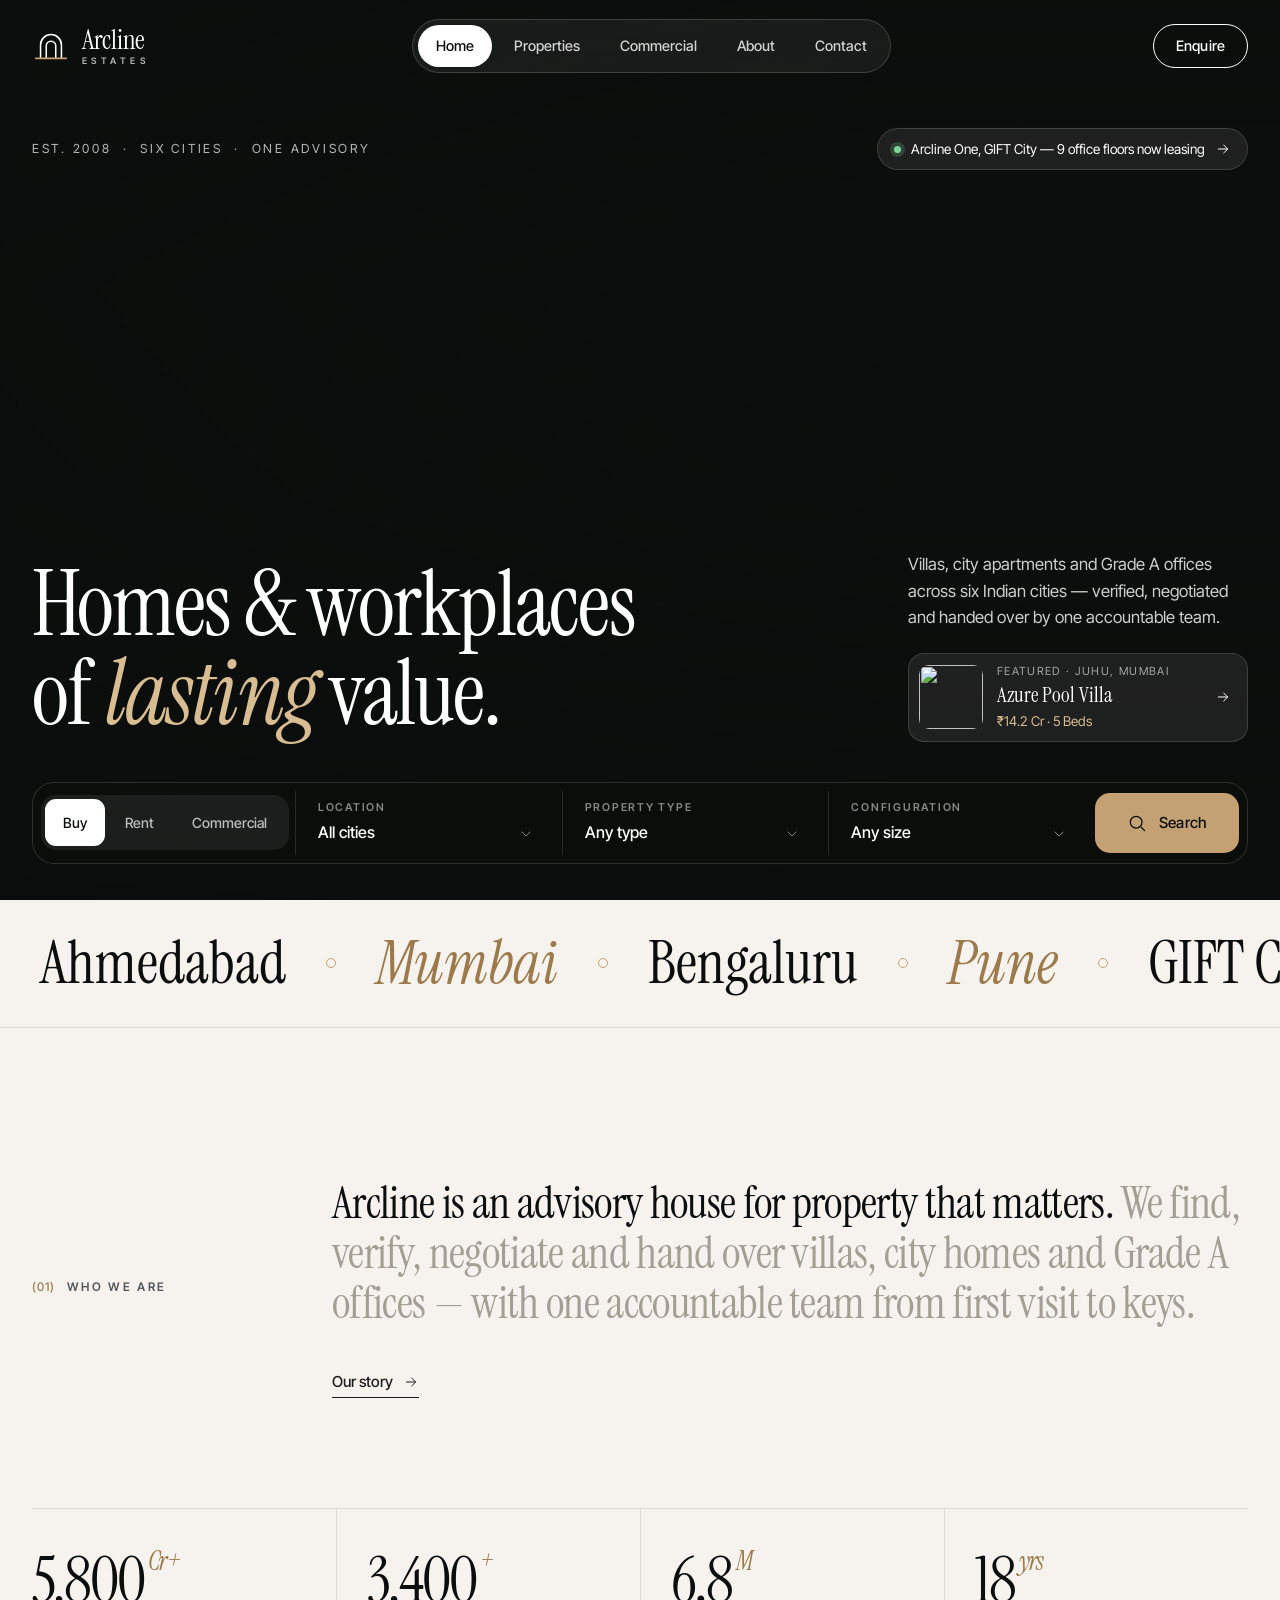
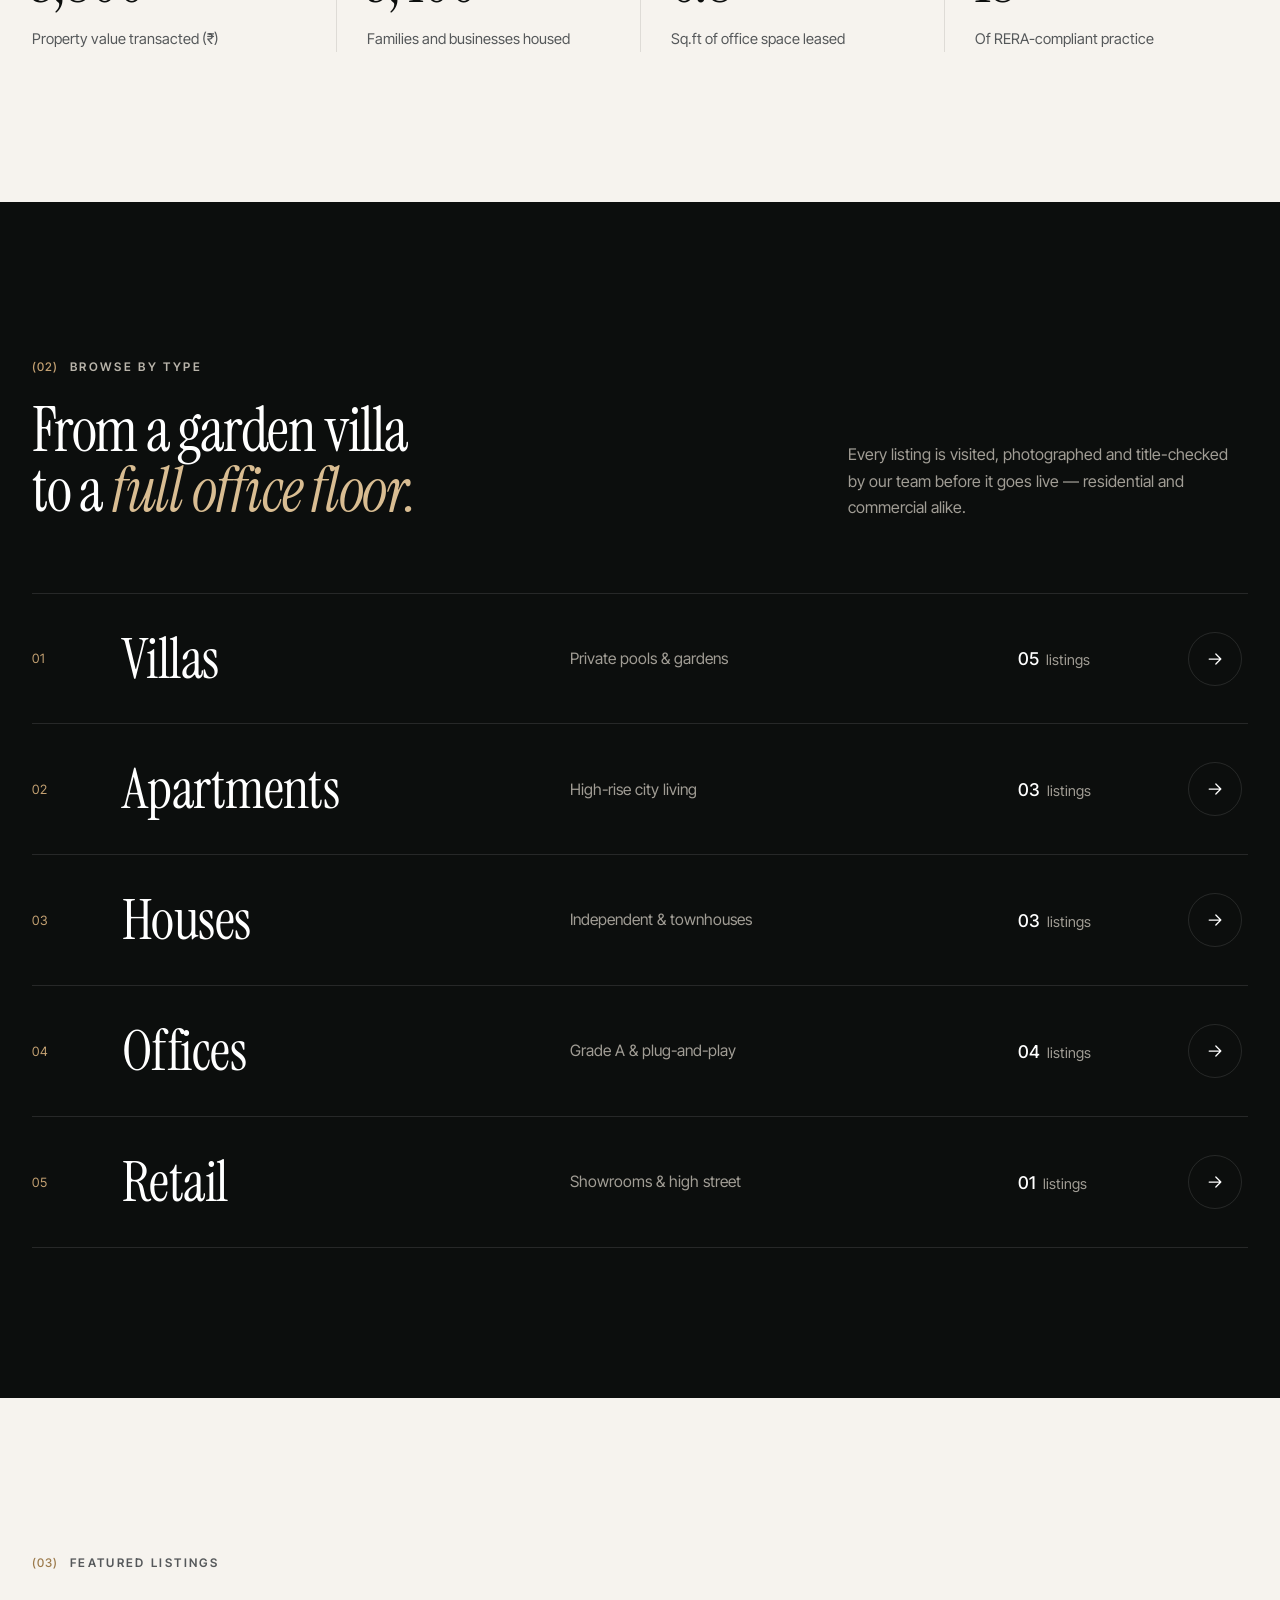
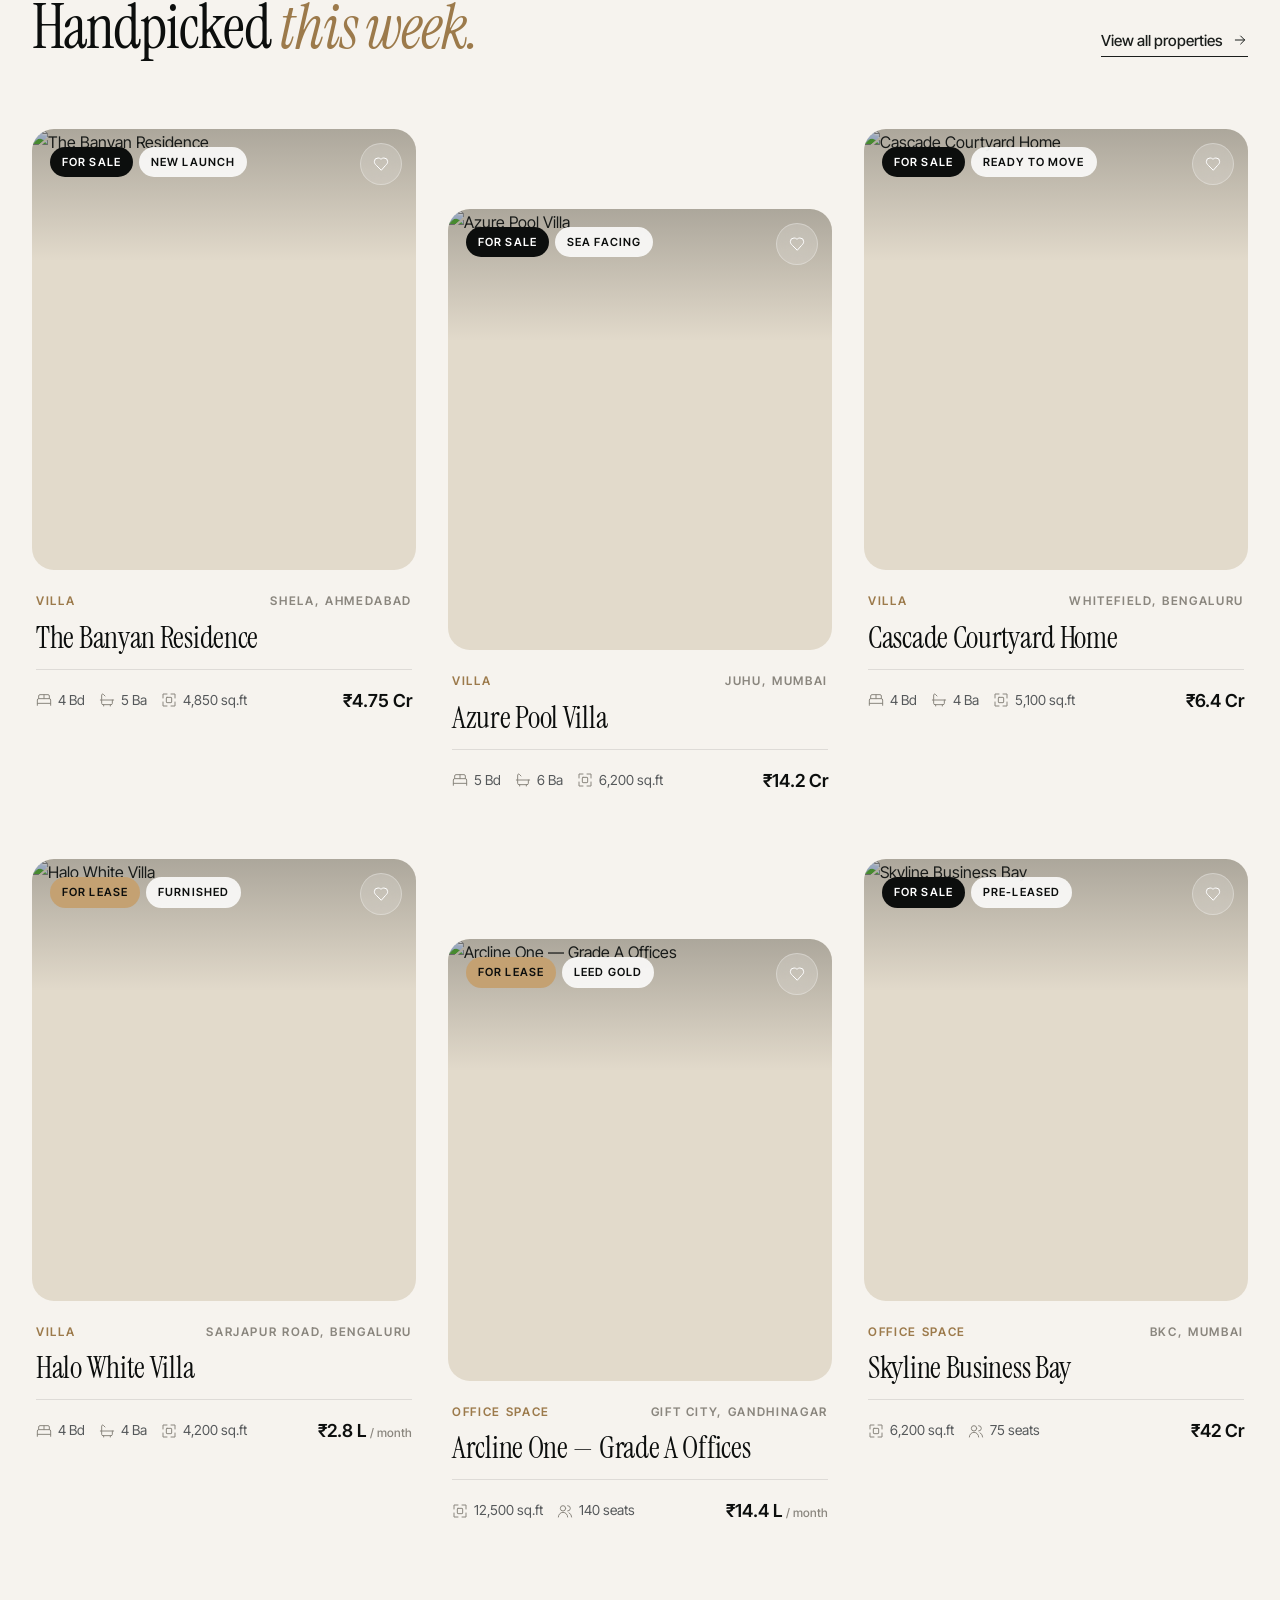
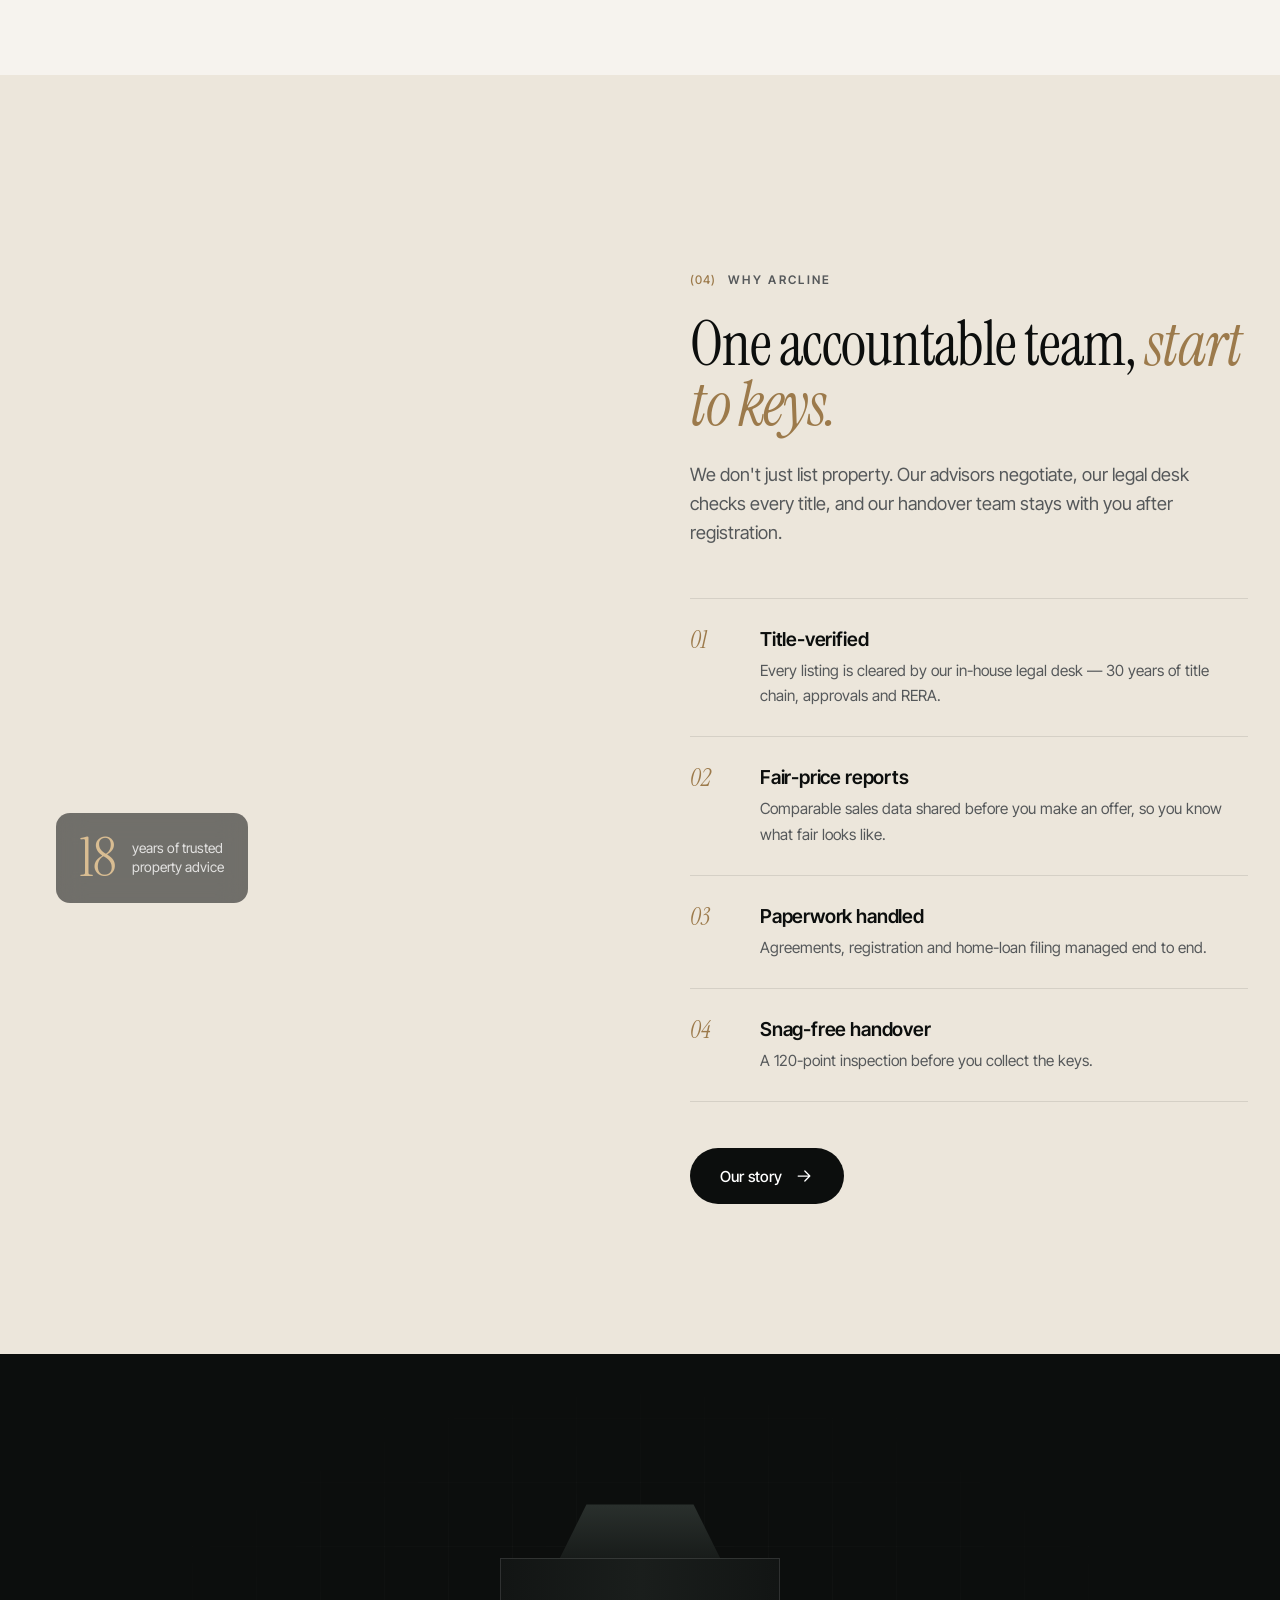
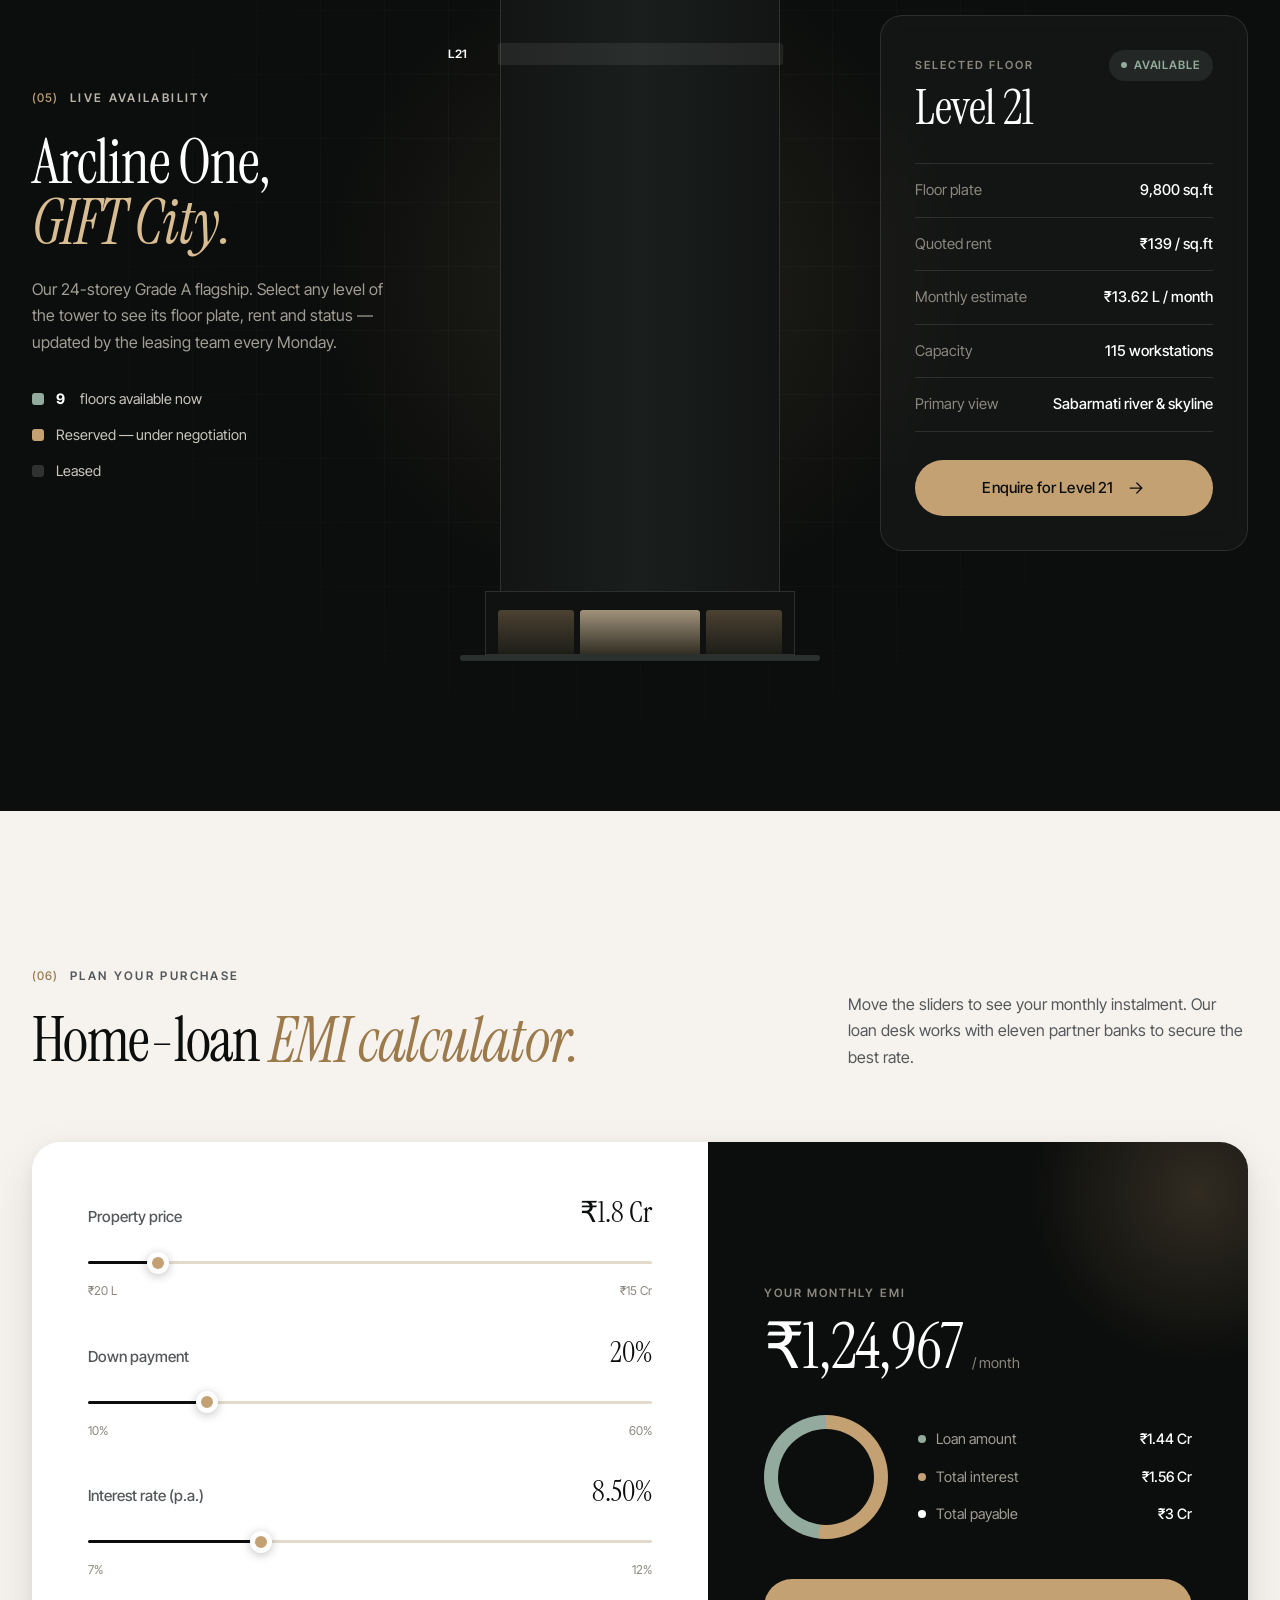
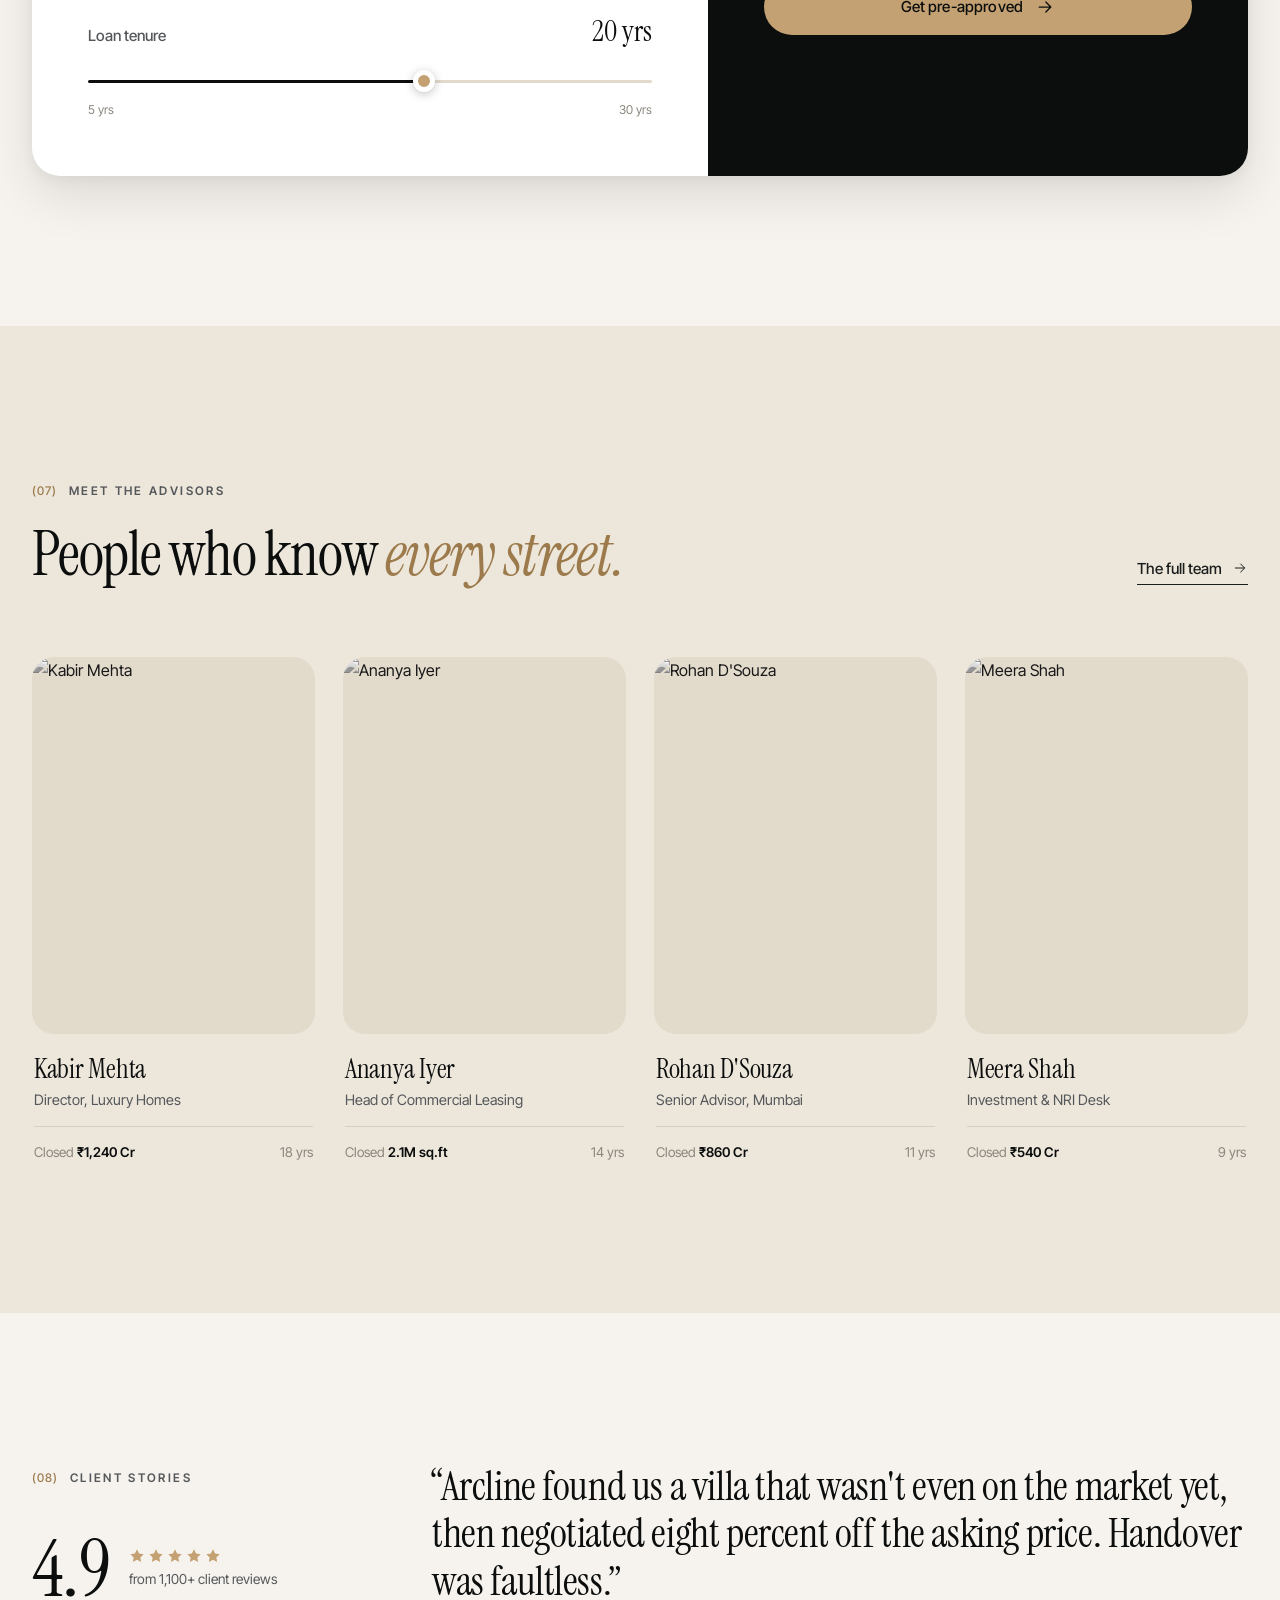
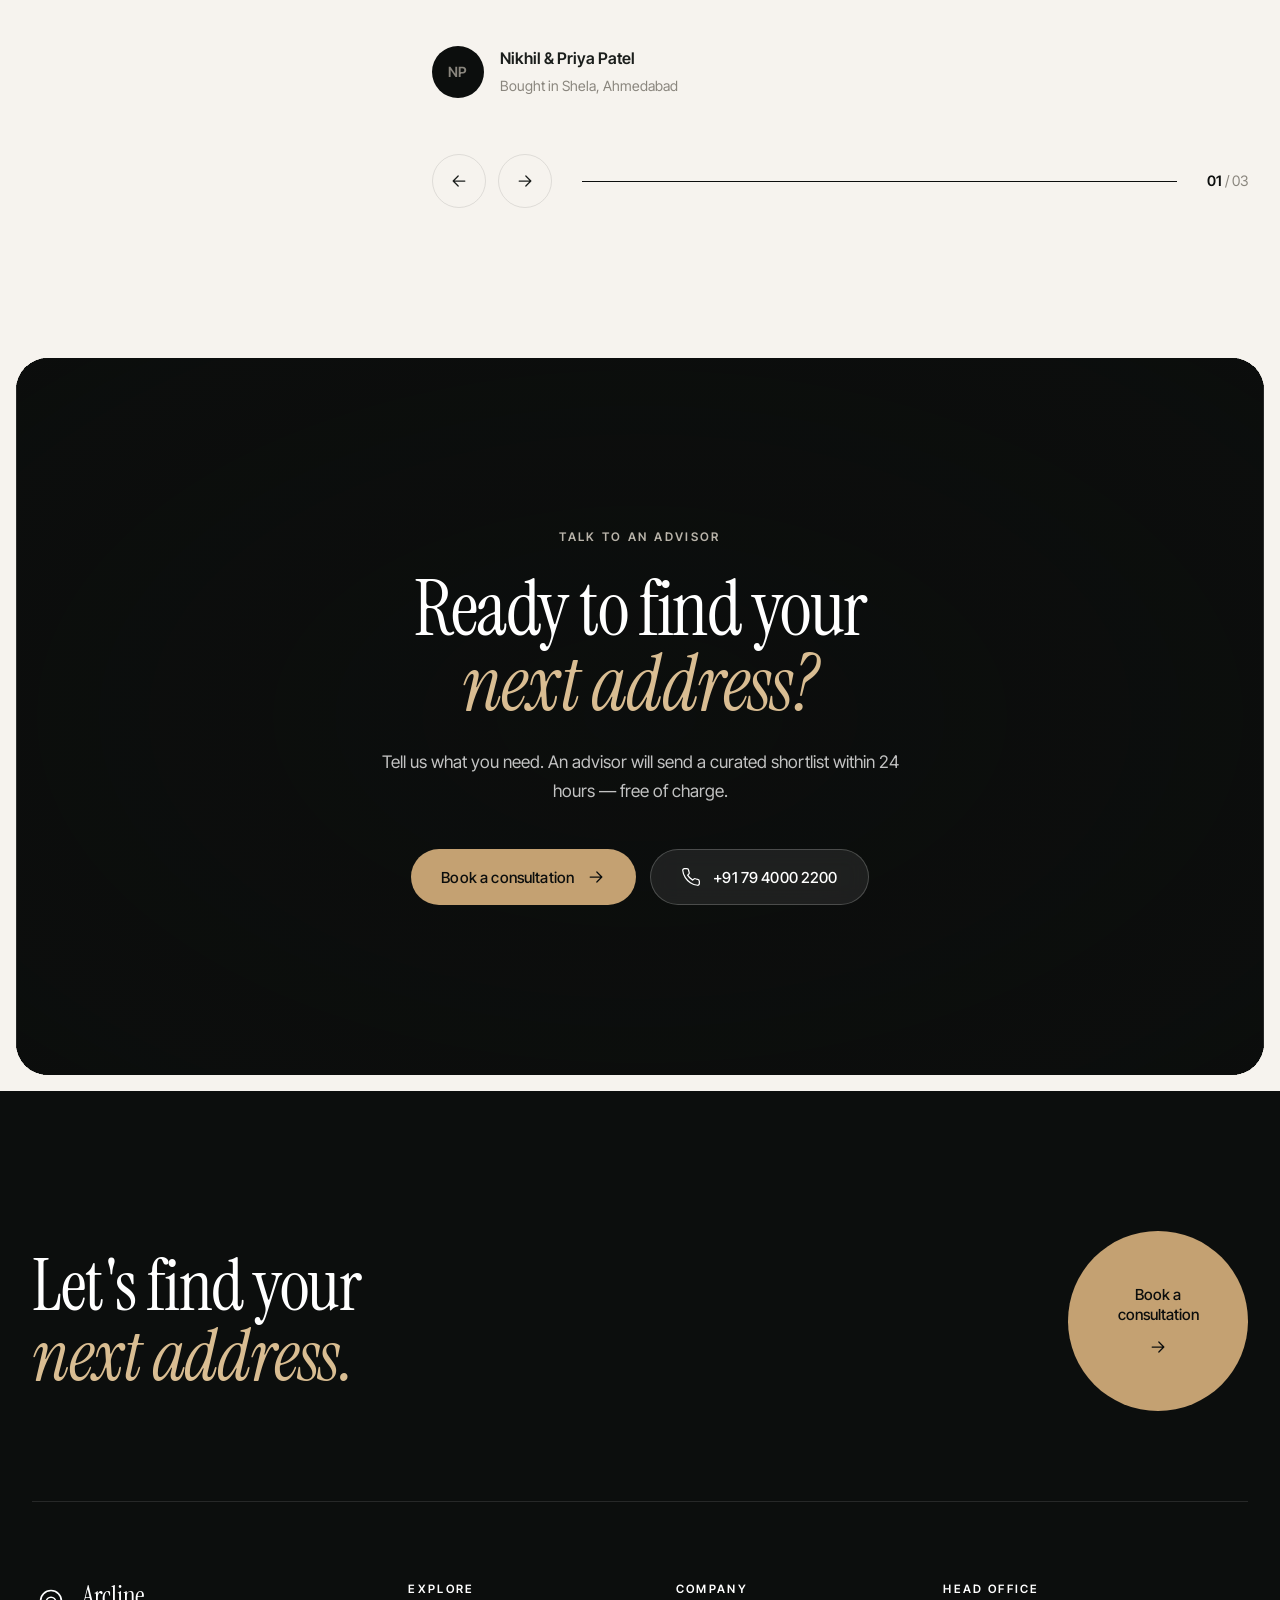
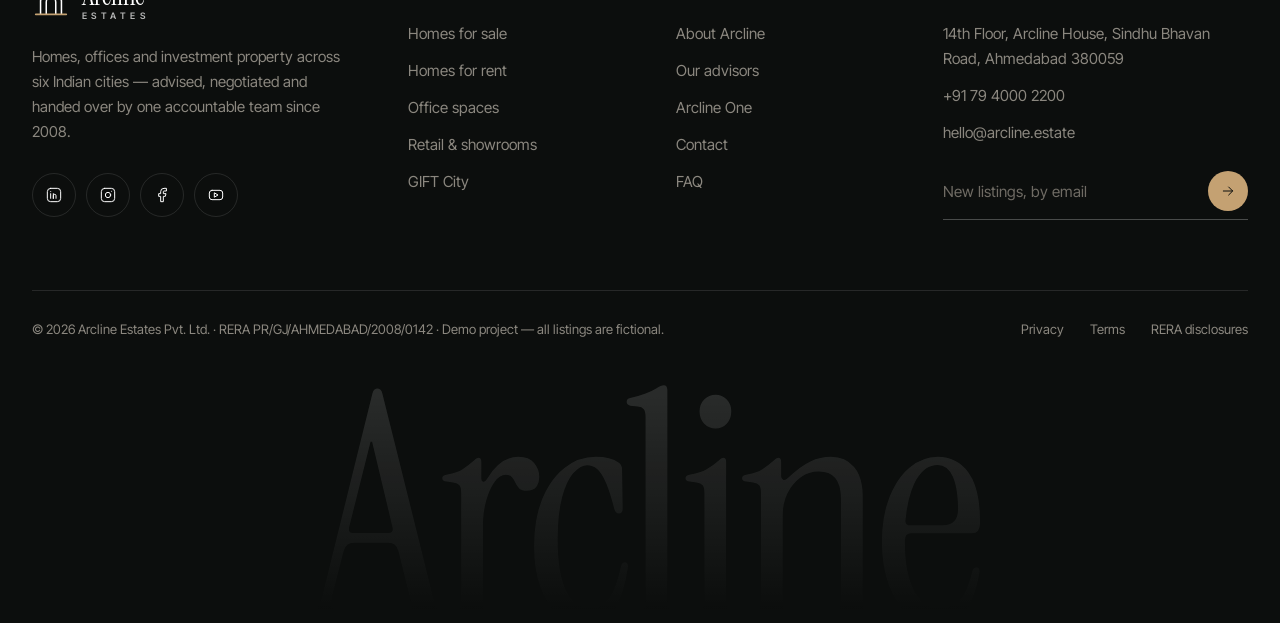
==== commit f638a057: "Remove floating hover image from property-type list Co-Authored-By: Claude Opus 5.5 <noreply@anthrop" ====
--- a/index.html
+++ b/index.html
@@ -101,7 +101,7 @@
       <p class="rv d2">Every listing is visited, photographed and title-checked by our team before it goes live — residential and commercial alike.</p>
     </div>
     <div class="clist">
-      <a href="properties.html?type=villa" class="crow rv" data-img="https://images.unsplash.com/photo-1613490493576-7fde63acd811?auto=format&fit=crop&w=700&q=80">
+      <a href="properties.html?type=villa" class="crow rv">
         <span class="crow-no">01</span>
         <span class="crow-thumb"><img src="https://images.unsplash.com/photo-1613490493576-7fde63acd811?auto=format&fit=crop&w=300&q=80" alt="" loading="lazy"></span>
         <h3>Villas</h3>
@@ -109,7 +109,7 @@
         <span class="crow-count"><b data-cat-count="villa">00</b> listings</span>
         <span class="crow-arrow"><svg class="i "><use href="#i-arrow"/></svg></span>
       </a>
-      <a href="properties.html?type=apartment" class="crow rv" data-img="https://images.unsplash.com/photo-1545324418-cc1a3fa10c00?auto=format&fit=crop&w=700&q=80">
+      <a href="properties.html?type=apartment" class="crow rv">
         <span class="crow-no">02</span>
         <span class="crow-thumb"><img src="https://images.unsplash.com/photo-1545324418-cc1a3fa10c00?auto=format&fit=crop&w=300&q=80" alt="" loading="lazy"></span>
         <h3>Apartments</h3>
@@ -117,7 +117,7 @@
         <span class="crow-count"><b data-cat-count="apartment">00</b> listings</span>
         <span class="crow-arrow"><svg class="i "><use href="#i-arrow"/></svg></span>
       </a>
-      <a href="properties.html?type=house" class="crow rv" data-img="https://images.unsplash.com/photo-1568605114967-8130f3a36994?auto=format&fit=crop&w=700&q=80">
+      <a href="properties.html?type=house" class="crow rv">
         <span class="crow-no">03</span>
         <span class="crow-thumb"><img src="https://images.unsplash.com/photo-1568605114967-8130f3a36994?auto=format&fit=crop&w=300&q=80" alt="" loading="lazy"></span>
         <h3>Houses</h3>
@@ -125,7 +125,7 @@
         <span class="crow-count"><b data-cat-count="house">00</b> listings</span>
         <span class="crow-arrow"><svg class="i "><use href="#i-arrow"/></svg></span>
       </a>
-      <a href="properties.html?type=office" class="crow rv" data-img="https://images.unsplash.com/photo-1486406146926-c627a92ad1ab?auto=format&fit=crop&w=700&q=80">
+      <a href="properties.html?type=office" class="crow rv">
         <span class="crow-no">04</span>
         <span class="crow-thumb"><img src="https://images.unsplash.com/photo-1486406146926-c627a92ad1ab?auto=format&fit=crop&w=300&q=80" alt="" loading="lazy"></span>
         <h3>Offices</h3>
@@ -133,7 +133,7 @@
         <span class="crow-count"><b data-cat-count="office">00</b> listings</span>
         <span class="crow-arrow"><svg class="i "><use href="#i-arrow"/></svg></span>
       </a>
-      <a href="properties.html?type=retail" class="crow rv" data-img="https://images.unsplash.com/photo-1497366216548-37526070297c?auto=format&fit=crop&w=700&q=80">
+      <a href="properties.html?type=retail" class="crow rv">
         <span class="crow-no">05</span>
         <span class="crow-thumb"><img src="https://images.unsplash.com/photo-1497366216548-37526070297c?auto=format&fit=crop&w=300&q=80" alt="" loading="lazy"></span>
         <h3>Retail</h3>
@@ -143,7 +143,6 @@
       </a>
     </div>
   </div>
-  <div class="cfloat" aria-hidden="true"><img alt=""></div>
 </section>
 
 <section class="sec">
--- a/css/style.css
+++ b/css/style.css
@@ -300,9 +300,6 @@
 .crow-count b { color: var(--white); font-weight: 500; font-size: 1.1rem; margin-right: 4px; }
 .crow-arrow { width: 54px; height: 54px; border-radius: 50%; border: 1px solid var(--line-dark); display: flex; align-items: center; justify-content: center; transition: background .4s, color .4s, border-color .4s, transform .5s var(--ease); }
 .crow:hover .crow-arrow { background: var(--gold); border-color: var(--gold); color: var(--ink); transform: rotate(-45deg); }
-.cfloat { position: fixed; left: 0; top: 0; z-index: 30; width: 300px; aspect-ratio: 4 / 5; margin: -190px 0 0 -150px; border-radius: 16px; overflow: hidden; pointer-events: none; opacity: 0; transform: scale(.7); transition: opacity .4s, transform .6s var(--ease); }
-.cfloat.on { opacity: 1; transform: scale(1); }
-.cfloat img { width: 100%; height: 100%; object-fit: cover; }
 
 /* ---------- Property cards ---------- */
 .grid-props { display: grid; grid-template-columns: repeat(3, 1fr); gap: 64px 32px; }
@@ -337,8 +334,10 @@
 .empty h3 { margin-bottom: 8px; }
 
 /* ---------- Image reveal ---------- */
-.ri { clip-path: inset(100% 0 0 0); transition: clip-path 1.6s var(--ease-io); }
-.ri.in { clip-path: inset(0 0 0 0); }
+/* Cover slides away instead of clip-path: a fully clipped target never reports as intersecting. */
+.ri::after { content: ''; position: absolute; inset: -1px; z-index: 2; background: var(--ri-bg, var(--ivory)); transform-origin: top; transition: transform 1.5s var(--ease-io); pointer-events: none; }
+.ri.in::after { transform: scaleY(0); }
+.bg-sand .ri { --ri-bg: var(--sand); }
 .ri > img:not(.px) { transform: scale(1.25); transition: transform 2s var(--ease); }
 .ri.in > img:not(.px) { transform: none; }
 
@@ -855,3 +854,53 @@
   .feat-mini { display: none; }
   .hero-side p { margin-bottom: 0; }
 }
+
+/* ---------- Mobile polish ---------- */
+.plan-scroll { overflow-x: auto; -webkit-overflow-scrolling: touch; }
+.plan-wrap > * { min-width: 0; }
+@media (max-width: 680px) {
+  .hero-bg::after { background: linear-gradient(180deg, #0c0e0db3 0%, #0c0e0d59 30%, #0c0e0d8c 55%, #0c0e0df2 100%); }
+  .phero-bg::after { background: linear-gradient(180deg, #0c0e0db3 0%, #0c0e0d73 35%, #0c0e0df0 100%); }
+  .phero h1 { font-size: clamp(2.7rem, 12vw, 3.6rem); }
+
+  .chips { width: 100%; display: grid; grid-template-columns: repeat(4, auto); justify-content: space-between; }
+  .chip { padding: 10px 12px; font-size: .84rem; justify-content: center; }
+  .filterbar { grid-template-columns: 1fr 1fr; gap: 6px; padding: 8px; }
+  .fsel select { height: 60px; padding: 22px 30px 6px 14px; font-size: .92rem; }
+  .fsel label { left: 14px; top: 10px; }
+  .fsel .i { right: 10px; }
+  .filterbar .btn { height: 56px; }
+  .list-top { margin: 44px 0 30px; }
+
+  .donut-row { flex-direction: row; align-items: center; gap: 20px; }
+  .donut { width: 96px; height: 96px; }
+  .donut::after { width: 74px; height: 74px; }
+  .donut-legend { width: 100%; font-size: .84rem; }
+
+  .floor { height: 17px; }
+  .tower-body { width: 72%; }
+  .tower-grid { gap: 40px; }
+  .floor-panel { padding: 26px 22px; }
+  .fp-top h3 { font-size: 2.4rem; }
+
+  .plan { padding: 18px; }
+  .plan svg { min-width: 560px; }
+  .plan-head { margin-bottom: 14px; }
+
+  .format { padding: 30px 0 34px; }
+  .format::before { inset: 0 -18px; }
+  .format-top { margin-bottom: 26px; }
+  .amenities { grid-template-columns: 1fr 1fr; }
+  .amenity { padding: 26px 18px; }
+  .amenity .i-lg { margin-bottom: 22px; }
+  .amenity h4 { font-size: .98rem; }
+  .amenity p { font-size: .84rem; }
+
+  .foot-grid { grid-template-columns: 1fr 1fr; gap: 40px 24px; }
+  .foot-grid > .foot-about, .foot-grid > div:last-child { grid-column: 1 / -1; }
+  .foot-top h2 { font-size: 2.8rem; }
+  .foot-bottom div { gap: 18px; }
+
+  .qslide figcaption { margin-top: 28px; }
+  .collage .c2 { width: 56%; }
+}
